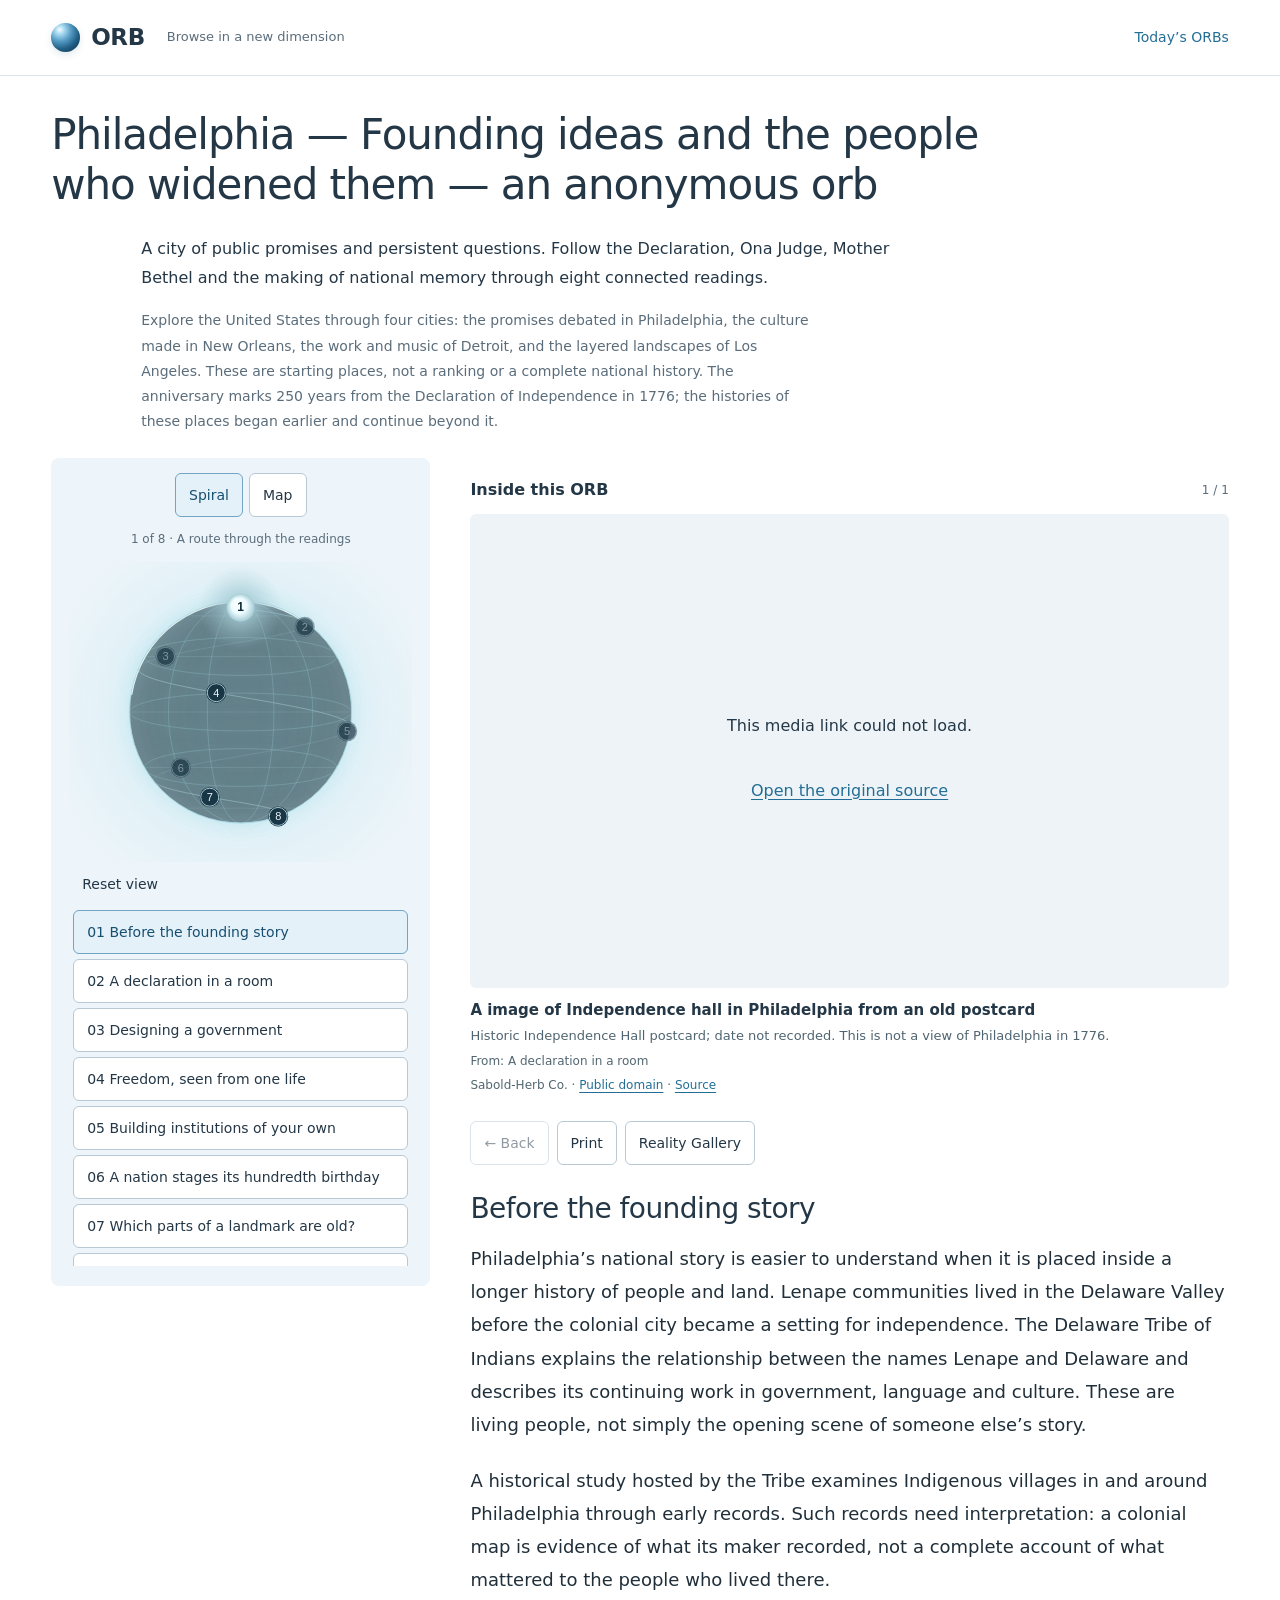
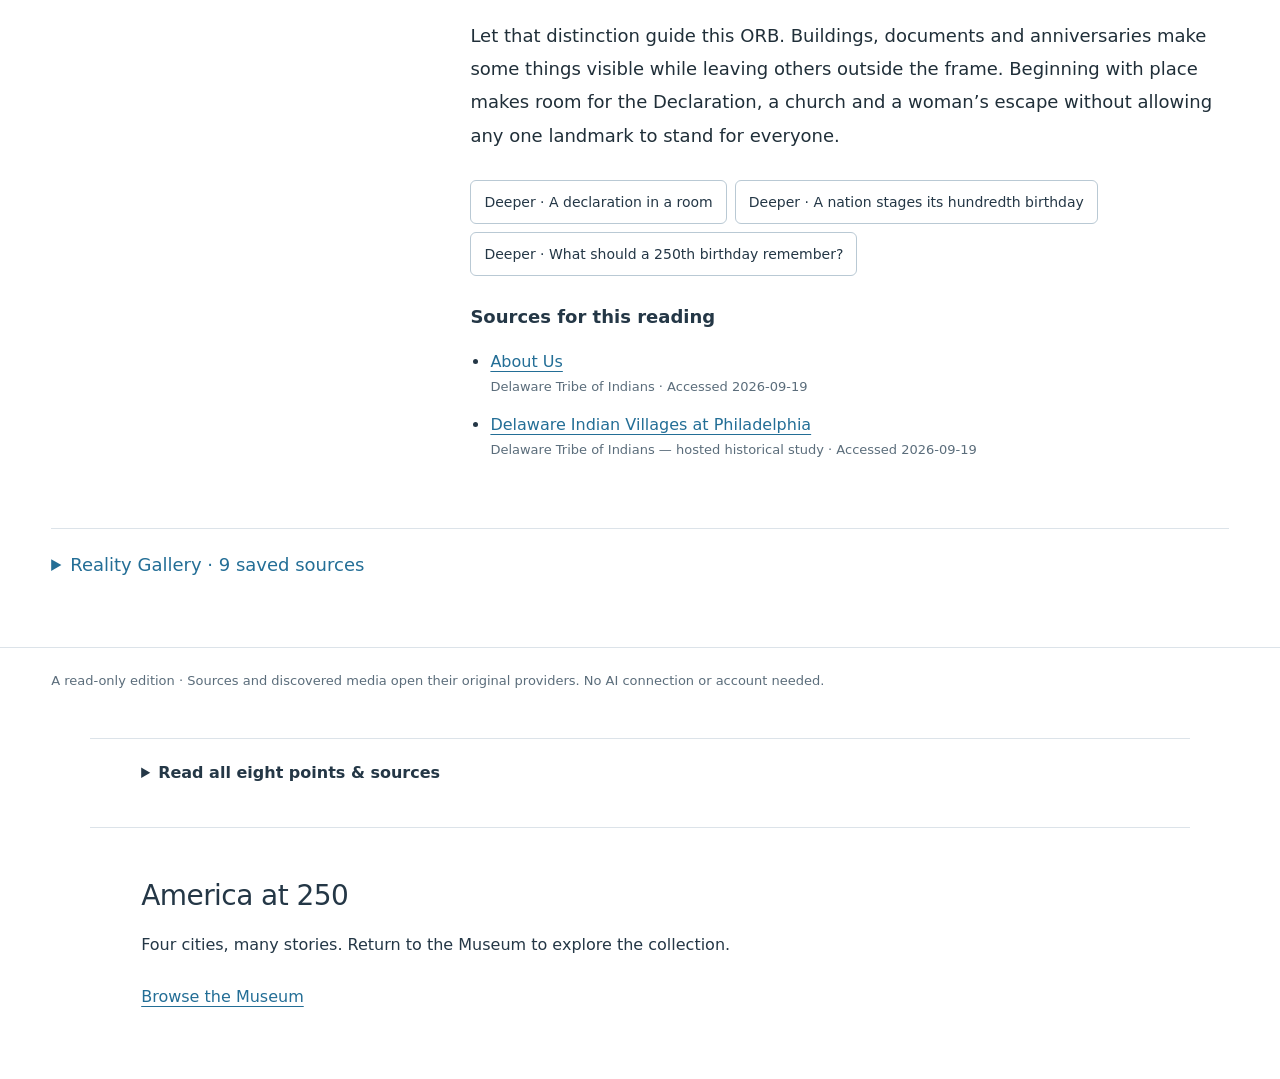
==== index.html @ c697b846 "Publish Philadelphia: eight sourced city readings and Museum reader" ====
<!doctype html><html lang="en"><head><meta charset="utf-8"><meta name="viewport" content="width=device-width,initial-scale=1"><meta name="description" content="A city of public promises and persistent questions. Follow the Declaration, Ona Judge, Mother Bethel and the making of national memory through eight connected readings."><meta name="theme-color" content="#edf5fa"><title>Philadelphia — Founding ideas and the people who widened them · Orbiversity</title><link rel="stylesheet" href="museum-reader.css"><link rel="stylesheet" href="city-reader.css"><link rel="icon" href="data:,"></head><body><div id="static-reader"><header><a href="https://orbiversity.com/orb-archive/">Orbiversity</a><a href="https://orbiversity.com/orb-archive/#todays-orbs">Today’s ORBs</a></header><h1>Philadelphia — Founding ideas and the people who widened them</h1><section class="city-introduction"><p>A city of public promises and persistent questions. Follow the Declaration, Ona Judge, Mother Bethel and the making of national memory through eight connected readings.</p><p>Explore the United States through four cities: the promises debated in Philadelphia, the culture made in New Orleans, the work and music of Detroit, and the layered landscapes of Los Angeles. These are starting places, not a ranking or a complete national history. The anniversary marks 250 years from the Declaration of Independence in 1776; the histories of these places began earlier and continue beyond it.</p></section><nav class="city-static-index" aria-label="All eight readings"><a href="#us250-philadelphia-p01">Before the founding story</a><a href="#us250-philadelphia-p02">A declaration in a room</a><a href="#us250-philadelphia-p03">Designing a government</a><a href="#us250-philadelphia-p04">Freedom, seen from one life</a><a href="#us250-philadelphia-p05">Building institutions of your own</a><a href="#us250-philadelphia-p06">A nation stages its hundredth birthday</a><a href="#us250-philadelphia-p07">Which parts of a landmark are old?</a><a href="#us250-philadelphia-p08">What should a 250th birthday remember?</a></nav><div id="complete-readings"><article id="us250-philadelphia-p01" class="city-full-point"><h2>Before the founding story</h2><p>Philadelphia’s national story is easier to understand when it is placed inside a longer history of people and land. Lenape communities lived in the Delaware Valley before the colonial city became a setting for independence. The Delaware Tribe of Indians explains the relationship between the names Lenape and Delaware and describes its continuing work in government, language and culture. These are living people, not simply the opening scene of someone else’s story.</p><p>A historical study hosted by the Tribe examines Indigenous villages in and around Philadelphia through early records. Such records need interpretation: a colonial map is evidence of what its maker recorded, not a complete account of what mattered to the people who lived there.</p><p>Let that distinction guide this ORB. Buildings, documents and anniversaries make some things visible while leaving others outside the frame. Beginning with place makes room for the Declaration, a church and a woman’s escape without allowing any one landmark to stand for everyone.</p><h3>Sources for this reading</h3><ul class="city-sources"><li><a href="https://delawaretribe.org/about-us/">About Us</a><small>Delaware Tribe of Indians · Accessed 2026-09-19</small></li><li><a href="https://delawaretribe.org/wp-content/uploads/IndVillagesPhilly-Wes2.pdf">Delaware Indian Villages at Philadelphia</a><small>Delaware Tribe of Indians — hosted historical study · Accessed 2026-09-19</small></li></ul></article><article id="us250-philadelphia-p02" class="city-full-point"><h2>A declaration in a room</h2><p>On July 4, 1776, the Continental Congress adopted the Declaration of Independence. The familiar engrossed parchment was signed beginning on August 2; adoption and signing were related events, not one single moment. A document that seems fixed in a display case emerged through drafting, debate, printing and circulation.</p><p>Its political argument joined a claim about human equality to a statement that the colonies would be independent states. That combination helps explain its enduring importance: it announced a particular break with Britain while using language that later readers could apply more widely. Reading its words is different from assuming everyone in 1776 enjoyed the freedom they described.</p><p>For this collection, the useful question is what people did with a promise once it existed in public. Follow the Constitution to examine institutional design, or Ona Judge to encounter freedom as a decision made under danger. The distance between an ideal and a life is part of the history.</p><h3>Sources for this reading</h3><ul class="city-sources"><li><a href="https://www.archives.gov/milestone-documents/declaration-of-independence">Declaration of Independence (1776)</a><small>National Archives · Accessed 2026-09-19</small></li></ul></article><article id="us250-philadelphia-p03" class="city-full-point"><h2>Designing a government</h2><p>Declaring independence did not, by itself, specify how a national government would make laws, execute them or judge disputes. The Constitution signed in 1787 addressed a different task: assigning powers and creating institutions. Its first three articles establish legislative, executive and judicial branches. A reader can follow those divisions in the document itself rather than treating “the founders” as a single voice.</p><p>Institutional design also records limits and compromises. The original text included provisions protecting slavery’s interests, even without using the word slavery. A structure can distribute authority while still excluding people from its benefits. Later amendments are therefore part of the constitutional story, not merely footnotes to a finished achievement.</p><p>Try reading one provision as a practical arrangement: who receives power, who checks its exercise, and whose position is left unresolved? Philadelphia offers both an inspiring act of political invention and a document that invites close examination of what was built into it.</p><h3>Sources for this reading</h3><ul class="city-sources"><li><a href="https://www.archives.gov/milestone-documents/constitution">Constitution of the United States (1787)</a><small>National Archives · Accessed 2026-09-19</small></li></ul></article><article id="us250-philadelphia-p04" class="city-full-point"><h2>Freedom, seen from one life</h2><p>In May 1796, Ona Judge escaped enslavement at the President’s House in Philadelphia. She had served in George and Martha Washington’s household. The National Park Service traces her departure and subsequent life in New Hampshire, including the continuing threat posed by attempts to return her to slavery.</p><p>Her story changes the scale of the city’s founding narrative. Here, freedom is not a word on a public document or a quality attributed to an entire nation. It is something a person pursued, with consequences for her work, family and safety. Her survival and choices belong at the center of the account; the household she left supplies context rather than the sole reason she matters.</p><p>This reading does not depend on the contents of any present-day exhibition panel. It points to a documented life. Set it beside the Declaration and ask a precise question: what does the language of liberty look like when read from the position of someone denied it?</p><h3>Sources for this reading</h3><ul class="city-sources"><li><a href="https://home.nps.gov/articles/independence-oneyjudge.htm">Ona Judge Escapes to Freedom</a><small>National Park Service · Accessed 2026-09-19</small></li></ul></article><article id="us250-philadelphia-p05" class="city-full-point"><h2>Building institutions of your own</h2><p>Mother Bethel’s own history describes the conversion of a blacksmith’s shop into a place of worship and its dedication in 1794. The congregation’s successive buildings tell a story of institution-building: a community making durable space for religious life and collective purpose. Richard Allen’s role matters, but the congregation is more than the biography of one founder.</p><p>Sarah Allen widens the view. The National Park Service’s account connects her with care during Philadelphia’s yellow-fever crisis and with antislavery work. Attending to that work helps recover the households, relationships and practical support behind a public institution.</p><p>A useful way to read this history is to ask what people could accomplish together that they could not accomplish alone. A building provided a meeting place; sustained organization provided continuity. The city’s contribution to American civic life includes people creating their own institutions when existing ones denied them equal standing. Follow the sources to keep those contributions specific.</p><h3>Sources for this reading</h3><ul class="city-sources"><li><a href="https://motherbethel.org/mother-bethel-the-four-churches/">Mother Bethel: The Four Churches</a><small>Mother Bethel AME Church · Accessed 2026-09-19</small></li><li><a href="https://www.nps.gov/articles/000/inde-sarah-allen-1849.htm">Sarah Allen, 1849</a><small>National Park Service · Accessed 2026-09-19</small></li></ul></article><article id="us250-philadelphia-p06" class="city-full-point"><h2>A nation stages its hundredth birthday</h2><p>Philadelphia hosted the Centennial Exposition in 1876, one hundred years after the Declaration. The Library of Congress preserves photographs and other visual material from the exhibition. These offer an opportunity to examine how a country presents itself: what it displays, how it arranges a visitor’s attention, and what it treats as an achievement.</p><p>Choose one image from the collection and begin with what is actually visible. Is it a building, an exhibit, a crowd or a carefully arranged view? A photograph can document an object while also participating in the celebration around it. Its date, caption and maker help determine what it can support.</p><p>The interpretive question is larger than whether the exhibition looked impressive. Which version of the nation did it make easy to see? Which experiences would require a different source? An anniversary is itself a historical object. That idea will reappear in Detroit, where Rivera’s murals make work visible through an artist’s choices.</p><h3>Sources for this reading</h3><ul class="city-sources"><li><a href="https://www.loc.gov/free-to-use/centennial-exposition-1876/">Centennial Exposition, 1876</a><small>Library of Congress · Accessed 2026-09-19</small></li></ul></article><article id="us250-philadelphia-p07" class="city-full-point"><h2>Which parts of a landmark are old?</h2><p>Independence Hall is a historic building with a history of alteration and restoration. The National Park Service’s architectural account describes changes made after the founding period, including a nineteenth-century replacement of the tower and later efforts to recover earlier appearances. The building encountered by a visitor is not an untouched room preserved outside time.</p><p>That does not make it less valuable. It makes preservation another story to read. A restorer must decide which period to represent, which physical evidence to trust and how to handle missing fabric. An archival picture, a reconstructed feature and surviving material answer different questions.</p><p>Look at a dated image beside a present-day view and identify one feature whose history you can verify. This small exercise makes a large principle tangible: public memory is maintained through decisions. The people who preserve a landmark help shape how later generations encounter it, just as the people who once worked inside shaped its first meanings.</p><h3>Sources for this reading</h3><ul class="city-sources"><li><a href="https://www.nps.gov/inde/learn/historyculture/places-independencehall-architecture.htm">Independence Hall: Architecture</a><small>National Park Service · Accessed 2026-09-19</small></li></ul></article><article id="us250-philadelphia-p08" class="city-full-point"><h2>What should a 250th birthday remember?</h2><p>The 250-year anniversary invites a choice about attention. One possible celebration centers the achievement of independence. Another follows the ways people tried to widen the freedom it promised. The readings in this ORB suggest that these approaches can be held together through specific evidence rather than an uncomplicated verdict about the past.</p><p>You have encountered a national document, a government’s design, Ona Judge’s decision, a community institution and the later preservation of a founding landmark. They are different kinds of historical evidence. No single one can do the work of all the others.</p><p>Here is an editorial invitation, not a claim of public consensus: choose one person, object or place that deserves a larger role in the next telling of Philadelphia’s story. Explain what your source shows and what it leaves uncertain. A thoughtful celebration can express gratitude for what people made while remaining curious about who is still missing from the picture.</p><h3>Sources for this reading</h3><ul class="city-sources"><li><a href="https://www.archives.gov/milestone-documents/declaration-of-independence">Declaration of Independence (1776)</a><small>National Archives · Accessed 2026-09-19</small></li><li><a href="https://www.loc.gov/free-to-use/centennial-exposition-1876/">Centennial Exposition, 1876</a><small>Library of Congress · Accessed 2026-09-19</small></li></ul></article></div><section class="city-collection"><h2>America at 250</h2><p>Four cities, many stories. Return to the Museum to explore the collection.</p><a href="https://orbiversity.com/orb-archive/#todays-orbs">Browse the Museum</a></section></div><script type="application/json" id="orb-data">{"content":{"contentVersion":2,"title":"Philadelphia — Founding ideas and the people who widened them","scope":"A city of public promises and persistent questions. Follow the Declaration, Ona Judge, Mother Bethel and the making of national memory through eight connected readings.","visualQuery":"philadelphia","intent":{"subject":"Philadelphia — Founding ideas and the people who widened them","direction":"Explore eight city histories through people, places and evidence.","perspective":"A curious visitor to America at 250; celebration with historical context.","origins":{"subject":"stated","direction":"inferred","perspective":"inferred"}},"form":"explore","axes":{"x":{"negative":"","positive":"","active":false,"reason":"No unsupported spatial contrast or chronology is assigned."},"y":{"negative":"","positive":"","active":false,"reason":"No unsupported spatial contrast or chronology is assigned."},"z":{"negative":"","positive":"","active":false,"reason":"No unsupported spatial contrast or chronology is assigned."}},"readings":[{"id":"us250-philadelphia-p01","label":"Before the founding story","text":"Philadelphia’s national story is easier to understand when it is placed inside a longer history of people and land. Lenape communities lived in the Delaware Valley before the colonial city became a setting for independence. The Delaware Tribe of Indians explains the relationship between the names Lenape and Delaware and describes its continuing work in government, language and culture. These are living people, not simply the opening scene of someone else’s story.\n\nA historical study hosted by the Tribe examines Indigenous villages in and around Philadelphia through early records. Such records need interpretation: a colonial map is evidence of what its maker recorded, not a complete account of what mattered to the people who lived there.\n\nLet that distinction guide this ORB. Buildings, documents and anniversaries make some things visible while leaving others outside the frame. Beginning with place makes room for the Declaration, a church and a woman’s escape without allowing any one landmark to stand for everyone.","kind":"fact","speaker":"","learn":"","visualQuery":"Philadelphia Delaware River","visualBrief":{"subject":"Philadelphia Delaware River","context":"Real source imagery related to the named place or object. Read captions for date and exact subject.","role":"subject","avoid":"Generated portraits, generic substitute skylines or a modern photograph presented as historical evidence."},"coordinates":{"x":null,"y":null,"z":null},"placementReason":"Broad city/place context; entry to the authored reading tree.","parent":-1,"next":-1},{"id":"us250-philadelphia-p02","label":"A declaration in a room","text":"On July 4, 1776, the Continental Congress adopted the Declaration of Independence. The familiar engrossed parchment was signed beginning on August 2; adoption and signing were related events, not one single moment. A document that seems fixed in a display case emerged through drafting, debate, printing and circulation.\n\nIts political argument joined a claim about human equality to a statement that the colonies would be independent states. That combination helps explain its enduring importance: it announced a particular break with Britain while using language that later readers could apply more widely. Reading its words is different from assuming everyone in 1776 enjoyed the freedom they described.\n\nFor this collection, the useful question is what people did with a promise once it existed in public. Follow the Constitution to examine institutional design, or Ona Judge to encounter freedom as a decision made under danger. The distance between an ideal and a life is part of the history.","kind":"fact","speaker":"","learn":"","visualQuery":"Independence Hall Philadelphia","visualBrief":{"subject":"Independence Hall Philadelphia","context":"Real source imagery related to the named place or object. Read captions for date and exact subject.","role":"subject","avoid":"Generated portraits, generic substitute skylines or a modern photograph presented as historical evidence."},"coordinates":{"x":null,"y":null,"z":null},"placementReason":"A named case within the city context or its stated broader point.","parent":0,"next":-1},{"id":"us250-philadelphia-p03","label":"Designing a government","text":"Declaring independence did not, by itself, specify how a national government would make laws, execute them or judge disputes. The Constitution signed in 1787 addressed a different task: assigning powers and creating institutions. Its first three articles establish legislative, executive and judicial branches. A reader can follow those divisions in the document itself rather than treating “the founders” as a single voice.\n\nInstitutional design also records limits and compromises. The original text included provisions protecting slavery’s interests, even without using the word slavery. A structure can distribute authority while still excluding people from its benefits. Later amendments are therefore part of the constitutional story, not merely footnotes to a finished achievement.\n\nTry reading one provision as a practical arrangement: who receives power, who checks its exercise, and whose position is left unresolved? Philadelphia offers both an inspiring act of political invention and a document that invites close examination of what was built into it.","kind":"fact","speaker":"","learn":"","visualQuery":"United States Constitution document","visualBrief":{"subject":"United States Constitution document","context":"Real source imagery related to the named place or object. Read captions for date and exact subject.","role":"subject","avoid":"Generated portraits, generic substitute skylines or a modern photograph presented as historical evidence."},"coordinates":{"x":null,"y":null,"z":null},"placementReason":"A named case within the city context or its stated broader point.","parent":1,"next":-1},{"id":"us250-philadelphia-p04","label":"Freedom, seen from one life","text":"In May 1796, Ona Judge escaped enslavement at the President’s House in Philadelphia. She had served in George and Martha Washington’s household. The National Park Service traces her departure and subsequent life in New Hampshire, including the continuing threat posed by attempts to return her to slavery.\n\nHer story changes the scale of the city’s founding narrative. Here, freedom is not a word on a public document or a quality attributed to an entire nation. It is something a person pursued, with consequences for her work, family and safety. Her survival and choices belong at the center of the account; the household she left supplies context rather than the sole reason she matters.\n\nThis reading does not depend on the contents of any present-day exhibition panel. It points to a documented life. Set it beside the Declaration and ask a precise question: what does the language of liberty look like when read from the position of someone denied it?","kind":"fact","speaker":"","learn":"","visualQuery":"Presidents House Philadelphia","visualBrief":{"subject":"Presidents House Philadelphia","context":"Real source imagery related to the named place or object. Read captions for date and exact subject.","role":"subject","avoid":"Generated portraits, generic substitute skylines or a modern photograph presented as historical evidence."},"coordinates":{"x":null,"y":null,"z":null},"placementReason":"A named case within the city context or its stated broader point.","parent":1,"next":-1},{"id":"us250-philadelphia-p05","label":"Building institutions of your own","text":"Mother Bethel’s own history describes the conversion of a blacksmith’s shop into a place of worship and its dedication in 1794. The congregation’s successive buildings tell a story of institution-building: a community making durable space for religious life and collective purpose. Richard Allen’s role matters, but the congregation is more than the biography of one founder.\n\nSarah Allen widens the view. The National Park Service’s account connects her with care during Philadelphia’s yellow-fever crisis and with antislavery work. Attending to that work helps recover the households, relationships and practical support behind a public institution.\n\nA useful way to read this history is to ask what people could accomplish together that they could not accomplish alone. A building provided a meeting place; sustained organization provided continuity. The city’s contribution to American civic life includes people creating their own institutions when existing ones denied them equal standing. Follow the sources to keep those contributions specific.","kind":"fact","speaker":"","learn":"","visualQuery":"Mother Bethel Philadelphia","visualBrief":{"subject":"Mother Bethel Philadelphia","context":"Real source imagery related to the named place or object. Read captions for date and exact subject.","role":"subject","avoid":"Generated portraits, generic substitute skylines or a modern photograph presented as historical evidence."},"coordinates":{"x":null,"y":null,"z":null},"placementReason":"A named case within the city context or its stated broader point.","parent":1,"next":-1},{"id":"us250-philadelphia-p06","label":"A nation stages its hundredth birthday","text":"Philadelphia hosted the Centennial Exposition in 1876, one hundred years after the Declaration. The Library of Congress preserves photographs and other visual material from the exhibition. These offer an opportunity to examine how a country presents itself: what it displays, how it arranges a visitor’s attention, and what it treats as an achievement.\n\nChoose one image from the collection and begin with what is actually visible. Is it a building, an exhibit, a crowd or a carefully arranged view? A photograph can document an object while also participating in the celebration around it. Its date, caption and maker help determine what it can support.\n\nThe interpretive question is larger than whether the exhibition looked impressive. Which version of the nation did it make easy to see? Which experiences would require a different source? An anniversary is itself a historical object. That idea will reappear in Detroit, where Rivera’s murals make work visible through an artist’s choices.","kind":"fact","speaker":"","learn":"","visualQuery":"Philadelphia Centennial Exhibition 1876","visualBrief":{"subject":"Philadelphia Centennial Exhibition 1876","context":"Real source imagery related to the named place or object. Read captions for date and exact subject.","role":"subject","avoid":"Generated portraits, generic substitute skylines or a modern photograph presented as historical evidence."},"coordinates":{"x":null,"y":null,"z":null},"placementReason":"A named case within the city context or its stated broader point.","parent":0,"next":-1},{"id":"us250-philadelphia-p07","label":"Which parts of a landmark are old?","text":"Independence Hall is a historic building with a history of alteration and restoration. The National Park Service’s architectural account describes changes made after the founding period, including a nineteenth-century replacement of the tower and later efforts to recover earlier appearances. The building encountered by a visitor is not an untouched room preserved outside time.\n\nThat does not make it less valuable. It makes preservation another story to read. A restorer must decide which period to represent, which physical evidence to trust and how to handle missing fabric. An archival picture, a reconstructed feature and surviving material answer different questions.\n\nLook at a dated image beside a present-day view and identify one feature whose history you can verify. This small exercise makes a large principle tangible: public memory is maintained through decisions. The people who preserve a landmark help shape how later generations encounter it, just as the people who once worked inside shaped its first meanings.","kind":"fact","speaker":"","learn":"","visualQuery":"Independence Hall tower","visualBrief":{"subject":"Independence Hall tower","context":"Real source imagery related to the named place or object. Read captions for date and exact subject.","role":"subject","avoid":"Generated portraits, generic substitute skylines or a modern photograph presented as historical evidence."},"coordinates":{"x":null,"y":null,"z":null},"placementReason":"A named case within the city context or its stated broader point.","parent":5,"next":-1},{"id":"us250-philadelphia-p08","label":"What should a 250th birthday remember?","text":"The 250-year anniversary invites a choice about attention. One possible celebration centers the achievement of independence. Another follows the ways people tried to widen the freedom it promised. The readings in this ORB suggest that these approaches can be held together through specific evidence rather than an uncomplicated verdict about the past.\n\nYou have encountered a national document, a government’s design, Ona Judge’s decision, a community institution and the later preservation of a founding landmark. They are different kinds of historical evidence. No single one can do the work of all the others.\n\nHere is an editorial invitation, not a claim of public consensus: choose one person, object or place that deserves a larger role in the next telling of Philadelphia’s story. Explain what your source shows and what it leaves uncertain. A thoughtful celebration can express gratitude for what people made while remaining curious about who is still missing from the picture.","kind":"interpretation","speaker":"","learn":"","visualQuery":"Philadelphia public square","visualBrief":{"subject":"Philadelphia public square","context":"Real source imagery related to the named place or object. Read captions for date and exact subject.","role":"subject","avoid":"Generated portraits, generic substitute skylines or a modern photograph presented as historical evidence."},"coordinates":{"x":null,"y":null,"z":null},"placementReason":"A named case within the city context or its stated broader point.","parent":0,"next":-1}],"edges":[{"from":"us250-philadelphia-p01","to":"us250-philadelphia-p02","relation":"contains","reason":"A specific case within this city’s layered place history.","basis":"interpretation"},{"from":"us250-philadelphia-p02","to":"us250-philadelphia-p03","relation":"contains","reason":"A deeper case within the broader reading.","basis":"interpretation"},{"from":"us250-philadelphia-p02","to":"us250-philadelphia-p04","relation":"contains","reason":"A deeper case within the broader reading.","basis":"interpretation"},{"from":"us250-philadelphia-p02","to":"us250-philadelphia-p05","relation":"contains","reason":"A deeper case within the broader reading.","basis":"interpretation"},{"from":"us250-philadelphia-p01","to":"us250-philadelphia-p06","relation":"contains","reason":"A specific case within this city’s layered place history.","basis":"interpretation"},{"from":"us250-philadelphia-p06","to":"us250-philadelphia-p07","relation":"contains","reason":"A deeper case within the broader reading.","basis":"interpretation"},{"from":"us250-philadelphia-p01","to":"us250-philadelphia-p08","relation":"contains","reason":"A specific case within this city’s layered place history.","basis":"interpretation"}],"speakers":[],"seam":{"title":"","text":"","readings":[]},"theme":{"accent":"mist","atmosphere":"The shared Orbiversity pale blue studio."},"courseOrder":[],"neighbors":[],"sources":[{"title":"About Us","url":"https://delawaretribe.org/about-us/","publisher":"Delaware Tribe of Indians","readings":[0]},{"title":"Delaware Indian Villages at Philadelphia","url":"https://delawaretribe.org/wp-content/uploads/IndVillagesPhilly-Wes2.pdf","publisher":"Delaware Tribe of Indians — hosted historical study","readings":[0]},{"title":"Declaration of Independence (1776)","url":"https://www.archives.gov/milestone-documents/declaration-of-independence","publisher":"National Archives","readings":[1,7]},{"title":"Constitution of the United States (1787)","url":"https://www.archives.gov/milestone-documents/constitution","publisher":"National Archives","readings":[2]},{"title":"Ona Judge Escapes to Freedom","url":"https://home.nps.gov/articles/independence-oneyjudge.htm","publisher":"National Park Service","readings":[3]},{"title":"Mother Bethel: The Four Churches","url":"https://motherbethel.org/mother-bethel-the-four-churches/","publisher":"Mother Bethel AME Church","readings":[4]},{"title":"Sarah Allen, 1849","url":"https://www.nps.gov/articles/000/inde-sarah-allen-1849.htm","publisher":"National Park Service","readings":[4]},{"title":"Centennial Exposition, 1876","url":"https://www.loc.gov/free-to-use/centennial-exposition-1876/","publisher":"Library of Congress","readings":[5,7]},{"title":"Independence Hall: Architecture","url":"https://www.nps.gov/inde/learn/historyculture/places-independencehall-architecture.htm","publisher":"National Park Service","readings":[6]}]},"language":"en","museum":{"attribution":"anonymous","category":"History & Culture","tags":["United States","America at 250","philadelphia"],"library":[{"title":"About Us","url":"https://delawaretribe.org/about-us/","type":"Historical source","publisher":"Delaware Tribe of Indians","nodes":["us250-philadelphia-p01"]},{"title":"Delaware Indian Villages at Philadelphia","url":"https://delawaretribe.org/wp-content/uploads/IndVillagesPhilly-Wes2.pdf","type":"Historical source","publisher":"Delaware Tribe of Indians — hosted historical study","nodes":["us250-philadelphia-p01"]},{"title":"Declaration of Independence (1776)","url":"https://www.archives.gov/milestone-documents/declaration-of-independence","type":"Historical source","publisher":"National Archives","nodes":["us250-philadelphia-p02","us250-philadelphia-p08"]},{"title":"Constitution of the United States (1787)","url":"https://www.archives.gov/milestone-documents/constitution","type":"Historical source","publisher":"National Archives","nodes":["us250-philadelphia-p03"]},{"title":"Ona Judge Escapes to Freedom","url":"https://home.nps.gov/articles/independence-oneyjudge.htm","type":"Historical source","publisher":"National Park Service","nodes":["us250-philadelphia-p04"]},{"title":"Mother Bethel: The Four Churches","url":"https://motherbethel.org/mother-bethel-the-four-churches/","type":"Historical source","publisher":"Mother Bethel AME Church","nodes":["us250-philadelphia-p05"]},{"title":"Sarah Allen, 1849","url":"https://www.nps.gov/articles/000/inde-sarah-allen-1849.htm","type":"Historical source","publisher":"National Park Service","nodes":["us250-philadelphia-p05"]},{"title":"Centennial Exposition, 1876","url":"https://www.loc.gov/free-to-use/centennial-exposition-1876/","type":"Historical source","publisher":"Library of Congress","nodes":["us250-philadelphia-p06","us250-philadelphia-p08"]},{"title":"Independence Hall: Architecture","url":"https://www.nps.gov/inde/learn/historyculture/places-independencehall-architecture.htm","type":"Historical source","publisher":"National Park Service","nodes":["us250-philadelphia-p07"]}],"audio":[]},"reaches":[],"readingImages":[{"src":"https://thumb.wikimedia.org/wikipedia/commons/thumb/d/d7/Independece_hall.jpg/960px-Independece_hall.jpg?utm_source=commons.wikimedia.org&utm_campaign=imageinfo&utm_content=thumbnail","source":"https://commons.wikimedia.org/wiki/File:Independece_hall.jpg","title":"A image of Independence hall in Philadelphia from an old postcard","caption":"Historic Independence Hall postcard; date not recorded. This is not a view of Philadelphia in 1776.","credit":"Sabold-Herb Co.","license":"Public domain","licenseURL":"https://creativecommons.org/publicdomain/mark/1.0/","node":"us250-philadelphia-p02","generated":false}]}</script><script type="application/json" id="city-metadata">{"id":"us250-philadelphia","title":"Philadelphia — Founding ideas and the people who widened them","summary":"A city of public promises and persistent questions. Follow the Declaration, Ona Judge, Mother Bethel and the making of national memory through eight connected readings.","collection":"America at 250 — Four Cities, Many Stories","pointCount":8,"language":"en","canonical":null,"publicationStatus":"prepared","idMapping":[{"draftId":"us250-philadelphia.p01","id":"us250-philadelphia-p01"},{"draftId":"us250-philadelphia.p02","id":"us250-philadelphia-p02"},{"draftId":"us250-philadelphia.p03","id":"us250-philadelphia-p03"},{"draftId":"us250-philadelphia.p04","id":"us250-philadelphia-p04"},{"draftId":"us250-philadelphia.p05","id":"us250-philadelphia-p05"},{"draftId":"us250-philadelphia.p06","id":"us250-philadelphia-p06"},{"draftId":"us250-philadelphia.p07","id":"us250-philadelphia-p07"},{"draftId":"us250-philadelphia.p08","id":"us250-philadelphia-p08"}],"sourceRegister":[{"id":"lenape","title":"About Us","publisher":"Delaware Tribe of Indians","url":"https://delawaretribe.org/about-us/","accessedAt":"2026-09-19"},{"id":"philly-land","title":"Delaware Indian Villages at Philadelphia","publisher":"Delaware Tribe of Indians — hosted historical study","url":"https://delawaretribe.org/wp-content/uploads/IndVillagesPhilly-Wes2.pdf","accessedAt":"2026-09-19"},{"id":"declaration","title":"Declaration of Independence (1776)","publisher":"National Archives","url":"https://www.archives.gov/milestone-documents/declaration-of-independence","accessedAt":"2026-09-19"},{"id":"constitution","title":"Constitution of the United States (1787)","publisher":"National Archives","url":"https://www.archives.gov/milestone-documents/constitution","accessedAt":"2026-09-19"},{"id":"ona","title":"Ona Judge Escapes to Freedom","publisher":"National Park Service","url":"https://home.nps.gov/articles/independence-oneyjudge.htm","accessedAt":"2026-09-19"},{"id":"bethel","title":"Mother Bethel: The Four Churches","publisher":"Mother Bethel AME Church","url":"https://motherbethel.org/mother-bethel-the-four-churches/","accessedAt":"2026-09-19"},{"id":"sarah","title":"Sarah Allen, 1849","publisher":"National Park Service","url":"https://www.nps.gov/articles/000/inde-sarah-allen-1849.htm","accessedAt":"2026-09-19"},{"id":"centennial","title":"Centennial Exposition, 1876","publisher":"Library of Congress","url":"https://www.loc.gov/free-to-use/centennial-exposition-1876/","accessedAt":"2026-09-19"},{"id":"hall","title":"Independence Hall: Architecture","publisher":"National Park Service","url":"https://www.nps.gov/inde/learn/historyculture/places-independencehall-architecture.htm","accessedAt":"2026-09-19"}],"sourcePointAssignments":[{"id":"us250-philadelphia-p01","sourceIds":["lenape","philly-land"]},{"id":"us250-philadelphia-p02","sourceIds":["declaration"]},{"id":"us250-philadelphia-p03","sourceIds":["constitution"]},{"id":"us250-philadelphia-p04","sourceIds":["ona"]},{"id":"us250-philadelphia-p05","sourceIds":["bethel","sarah"]},{"id":"us250-philadelphia-p06","sourceIds":["centennial"]},{"id":"us250-philadelphia-p07","sourceIds":["hall"]},{"id":"us250-philadelphia-p08","sourceIds":["declaration","centennial"]}],"authorship":"Original text authored with Codex for the owner; anonymous public credit.","media":{"included":[{"src":"https://thumb.wikimedia.org/wikipedia/commons/thumb/d/d7/Independece_hall.jpg/960px-Independece_hall.jpg?utm_source=commons.wikimedia.org&utm_campaign=imageinfo&utm_content=thumbnail","source":"https://commons.wikimedia.org/wiki/File:Independece_hall.jpg","title":"A image of Independence hall in Philadelphia from an old postcard","caption":"Historic Independence Hall postcard; date not recorded. This is not a view of Philadelphia in 1776.","credit":"Sabold-Herb Co.","license":"Public domain","licenseURL":"https://creativecommons.org/publicdomain/mark/1.0/","node":"us250-philadelphia-p02","generated":false}],"generated":[],"note":"One credited documentary image. No narration or video was supplied."}}</script><script type="application/json" id="orb-reaches">{"schemaVersion":1,"reaches":[]}</script><script src="museum-reader-runtime.js"></script><script type="module" src="city-reader.mjs"></script></body></html>
---- museum-reader.css ----
/* Hosted Museum reader: published content in the shared Orbforma workspace. */
:root{color-scheme:light;--ink:#243746;--muted:#5b6d7b;--line:#dce3e9;--accent:#236e96;--field:#edf5fa;--surface:#f7f9fb;background:#fff;color:var(--ink);font-family:"Segoe UI",system-ui,sans-serif;font-synthesis:none}
*{box-sizing:border-box;scrollbar-color:#a5b8c5 #f2f6f9;scrollbar-width:thin}
body{margin:0;background:#fff;color:var(--ink);font:16px/1.75 "Segoe UI",system-ui,sans-serif}
[hidden]{display:none!important}
a{color:var(--accent);text-underline-offset:4px;overflow-wrap:anywhere}
a:hover{color:#174f70}
button,input,select,textarea{font:inherit}
button,a,select,summary{touch-action:manipulation}
button{min-height:44px;padding:9px 13px;background:#fff;border:1px solid #b9c9d4;color:var(--ink);border-radius:6px;font-size:14px;line-height:1.45;cursor:pointer}
:is(.portable-layout>aside,.portable-layout>article>nav,.speaker,.media,.publication-loading) button:hover:not(:disabled){background:#edf5fa;border-color:#90b3c9}
button:disabled{opacity:.5;cursor:default}
button[aria-current=true],button[aria-pressed=true]{background:#e4f1f9;border-color:#72a5c3;color:#174f70}
:is(button,a,summary,select,input,textarea):focus-visible{outline:3px solid var(--accent);outline-offset:3px}
::selection{background:#c9e5f5;color:#163b52}
input,textarea{caret-color:var(--accent)}
body>header{display:flex;flex-wrap:wrap;align-items:center;gap:22px;min-height:76px;padding:10px 4vw;border-bottom:1px solid var(--line)}
body>header>a{display:inline-flex;align-items:center;min-height:44px;font-size:23px;font-weight:600;letter-spacing:-.4px;text-decoration:none;color:var(--ink)}
body>header>a:first-child::before{content:"";width:29px;height:29px;flex-shrink:0;margin-right:11px;border-radius:50%;background:radial-gradient(circle at 30% 23%,#f0fbff 1%,#a5d8ef 16%,#569cc5 39%,#23648d 66%,#153b5a 91%);box-shadow:inset -3px -4px 7px #173f5945,0 3px 7px #224e6720}
body>header span{flex:1;font-size:13px;color:var(--muted)}
body>header>a:last-child:not(:first-child){font-size:14px;font-weight:400;letter-spacing:0;color:var(--accent)}
h1,h2,h3{color:var(--ink);overflow-wrap:anywhere}
body>h1{max-width:35ch;line-height:1.2;font-size:clamp(28px,3.5vw,42px);font-weight:500;letter-spacing:-.025em;margin:34px 4vw 18px}
h2{font-size:28px;line-height:1.3;font-weight:500;letter-spacing:-.02em;margin:26px 0 14px}
h3{font-size:20px;line-height:1.45;font-weight:600}
.publication-edition{margin:0 4vw 30px;color:var(--muted);font-size:13px}
.portable-layout{display:grid;grid-template-columns:minmax(250px,.8fr) minmax(0,1.6fr);gap:40px;margin:0 4vw 50px;align-items:start}
.portable-layout>aside{position:sticky;top:20px;align-self:start;min-width:0;background:var(--field);padding:15px 18px 20px;border-radius:8px}
#orb-canvas{display:block;width:100%;height:300px;touch-action:none}
#orb-points{display:grid;gap:5px;max-height:40vh;overflow:auto;padding:4px}
#orb-points button{text-align:left;overflow-wrap:anywhere}
.orb-view-controls{display:flex;justify-content:center;gap:6px;flex-wrap:wrap}
.orb-route-note,.axis-text{font-size:12px;color:var(--muted)}
.orb-route-note{text-align:center}
.axis-text{padding:0 4px}
.portable-layout>article{min-width:0;background:#fff}
.portable-layout>article>nav{display:flex;gap:8px;flex-wrap:wrap}
.portable-layout>article>nav:first-of-type{margin-bottom:22px}
.reading{max-width:68ch;font-size:18px;line-height:1.85;overflow-wrap:anywhere;color:#202f39}
.reading p{margin:0 0 22px}
.speaker{font-size:13px;margin:18px 0;display:flex;gap:8px;flex-wrap:wrap;color:var(--muted)}
.speaker p{flex-basis:100%;margin:0 0 4px}
.sources{display:flex;gap:6px 20px;flex-wrap:wrap;margin:20px 0}
.sources a{font-size:14px;min-height:44px;display:inline-flex;align-items:center}
.seam:not(:empty){border-top:1px solid var(--line);padding-top:18px;font-size:15px;margin:28px 0;max-width:68ch}
.seam h3{margin:0 0 10px}
.directions{margin:28px 0}
.media img,.media video,.media audio{width:auto;max-width:100%}
.media img{max-height:60dvh;object-fit:contain;background:#eef2f4}
.media figure{margin:24px 0}
.media figure p{font-size:13px;color:var(--muted)}
.museum-media-ready .portable-layout>article>.media{display:none}
.reset-inner-view{background:transparent;border:0}
body>footer{border-top:1px solid var(--line);padding:22px 4vw;color:var(--muted);font-size:13px}
body>footer p{margin:0;max-width:78ch}
.portable-library,.portable-audio,.portable-about{margin:30px 4vw;padding:22px 0;border-top:1px solid var(--line);scroll-margin-top:18px}
.portable-library>summary,.portable-audio>summary,.portable-about>summary{min-height:44px;cursor:pointer;color:var(--accent);font-size:18px;line-height:1.5}
.portable-library>p{max-width:72ch}
.portable-library ul{padding-left:24px;columns:2;column-gap:40px}
.portable-library li{break-inside:avoid;padding:8px 0;overflow-wrap:anywhere}
.portable-library a{display:inline-block;min-height:44px}
.portable-library small,.portable-export-note{display:block;color:var(--muted);font-size:13px}
.portable-audio audio{max-width:100%;width:440px}
.portable-audio figure{margin:22px 0}
.portable-audio figcaption{margin:0 0 10px;color:var(--muted);font-size:14px}
.portable-credit,.portable-museum-link{color:var(--accent)}
.portable-museum-link{display:inline-flex;align-items:center;min-height:44px}
.portable-about{max-width:760px}
.portable-about section{padding:12px 0}
.portable-about h2{font-size:22px;margin:20px 0 12px}
.portable-about p{white-space:pre-wrap;overflow-wrap:anywhere}
.portable-profiles{display:flex;gap:12px;flex-wrap:wrap;padding:0;list-style:none}
.portable-spotlight a{display:inline-flex;align-items:center;min-height:44px}
.portable-spotlight-item{padding:18px 0;border-top:1px solid var(--line)}
.portable-spotlight-item small{color:var(--muted)}
.portable-spotlight-item h3{font-weight:500;line-height:1.4;margin:4px 0 12px;overflow-wrap:anywhere}
.publication-loading{padding:32px 6vw;max-width:800px}
.publication-loading h1{margin:32px 0 20px;font-weight:500;font-size:clamp(28px,4vw,42px);line-height:1.2;letter-spacing:-.025em}
.publication-loading p{max-width:70ch}
.publication-loading>a{display:inline-flex;align-items:center;min-height:44px}
.publication-loading button{margin-top:20px}
.publication-connections{margin:36px 4vw;border-top:1px solid var(--line);padding-top:24px}
.publication-connections>div{padding:16px 0;max-width:70ch}
.publication-connections small{display:block;color:var(--muted);font-size:13px}
.publication-connections a{display:inline-flex;align-items:center;min-height:44px;font-size:18px}
.publication-connections p{white-space:pre-wrap}
.publication-connection-note{margin:24px 4vw;color:var(--muted)}
.publication-exploration{margin:36px 4vw;max-width:980px;border-top:1px solid var(--line);padding-top:24px;scroll-margin-top:18px}
.publication-exploration>p{max-width:72ch;color:var(--muted)}
.publication-exploration details{border-top:1px solid var(--line);padding:14px 0}
.publication-exploration summary{min-height:44px;color:var(--accent);cursor:pointer;font-size:18px;overflow-wrap:anywhere}
.publication-exploration article{max-width:72ch;margin:24px 0 32px;overflow-wrap:anywhere}
.publication-exploration h3{font-size:20px;line-height:1.5;margin-bottom:4px}
.publication-exploration article p{white-space:pre-wrap}
.publication-exploration :is(.exploration-kind,.exploration-parent,small),.exploration-path{color:var(--muted);font-size:13px}
.publication-exploration a{display:inline;min-height:44px}
.publication-exploration .exploration-kind{margin:4px 0}
.exploration-path{line-height:2}
@media(min-width:1600px){.portable-layout{grid-template-columns:minmax(300px,.9fr) minmax(0,1.6fr);gap:56px}.portable-layout>aside{padding:22px}#orb-canvas{height:380px}}
@media(max-width:1000px){.portable-layout{grid-template-columns:minmax(230px,.8fr) minmax(0,1.4fr);gap:25px}.portable-layout>aside{padding-inline:10px}#orb-canvas{height:270px}}
@media(max-width:760px){body>header{padding:12px 20px;gap:6px 18px}body>header span{flex-basis:100%;order:3}body>header>a:last-child:not(:first-child){margin-left:auto;font-size:13px}body>h1{font-size:30px;margin:26px 20px 16px}.publication-edition{margin:0 20px 24px}.portable-layout{grid-template-columns:1fr;gap:28px;margin:0 20px 36px}.portable-layout>aside{position:static;padding:12px}#orb-canvas{height:240px}#orb-points{max-height:180px}.axis-text{display:none}.reading{font-size:17px;line-height:1.8}.portable-layout h2{font-size:25px}.portable-library,.portable-audio,.portable-about,.publication-connections,.publication-exploration,.publication-connection-note{margin-inline:20px}.portable-library ul{columns:1}.media img{max-height:50dvh}body>footer{padding:22px 20px}}
@media(max-width:360px){body>header{padding-inline:16px;gap:6px 12px}body>header>a{font-size:21px}body>header>a:first-child::before{margin-right:8px;width:26px;height:26px}body>header>a:last-child:not(:first-child){font-size:12px}.portable-layout{margin-inline:16px}.portable-layout>aside{padding:8px}body>h1,.publication-edition,.portable-library,.portable-audio,.portable-about,.publication-connections,.publication-exploration,.publication-connection-note{margin-inline:16px}#orb-canvas{height:220px}}
@media(prefers-reduced-motion:reduce){*,*::before,*::after{animation:none!important;transition:none!important;scroll-behavior:auto!important}}
@media print{body{background:#fff;color:#111}.portable-layout{display:block;margin:0}.portable-layout>aside,.portable-layout>article>nav,.speaker button,body>header,body>footer,.portable-museum-link,.portable-export-note{display:none!important}a{color:#111}.reading{font-size:12pt;line-height:1.6}.seam{break-inside:avoid}.portable-library,.portable-about,.portable-audio,.publication-exploration{margin:0}.portable-library ul{columns:1}body>h1,.publication-edition{margin-inline:0}}
---- city-reader.css ----
.city-introduction,.city-static-index,.city-full-readings,.city-collection,.city-full-point{max-width:1100px;margin:24px auto;padding:0 4vw}
.city-introduction p{max-width:76ch;line-height:1.8}.city-introduction p+p{font-size:14px;color:var(--muted)}
.city-static-index{display:flex;flex-wrap:wrap;gap:12px 24px}.city-static-index a{display:inline-flex;align-items:center;min-height:44px}
.city-full-readings{border-top:1px solid var(--line);padding-top:20px}.city-full-readings>summary{min-height:44px;cursor:pointer;font-weight:600}.city-full-point{padding:20px 0;scroll-margin-top:20px}.city-full-point p{max-width:74ch}.city-full-point h2{font-size:25px}
.city-sources,.city-point-sources ul{padding-left:20px;max-width:74ch}.city-sources li,.city-point-sources li{margin:12px 0;overflow-wrap:anywhere}.city-sources small,.city-point-sources small{display:block;color:var(--muted);font-size:13px}.city-point-sources h3{font-size:18px;margin-top:28px}
.city-collection{padding-top:24px;border-top:1px solid var(--line);padding-bottom:36px}.city-collection a{min-height:44px;display:inline-flex;align-items:center}.city-collection ul{padding-left:20px}.city-collection li{margin:8px 0}
.portable-layout>article>.sources{display:none}.portable-layout .speaker{display:none}
@media(max-width:700px){.city-introduction,.city-full-readings,.city-collection,.city-static-index{padding-left:20px;padding-right:20px}.city-full-point{padding-inline:0}.city-introduction{margin-top:15px}.city-introduction p{font-size:15px}.city-introduction p+p{font-size:13px}}
@media print{.portable-layout,.city-introduction,.portable-library,.city-point-sources{display:none!important}.city-full-readings{display:block!important;max-width:none;margin:0;padding:0;border:0}.city-full-readings>summary{display:none}.city-full-readings::details-content{content-visibility:visible;display:block}.city-full-readings #complete-readings{display:block}.city-full-point{break-before:auto;padding:0;margin:24px 0}}
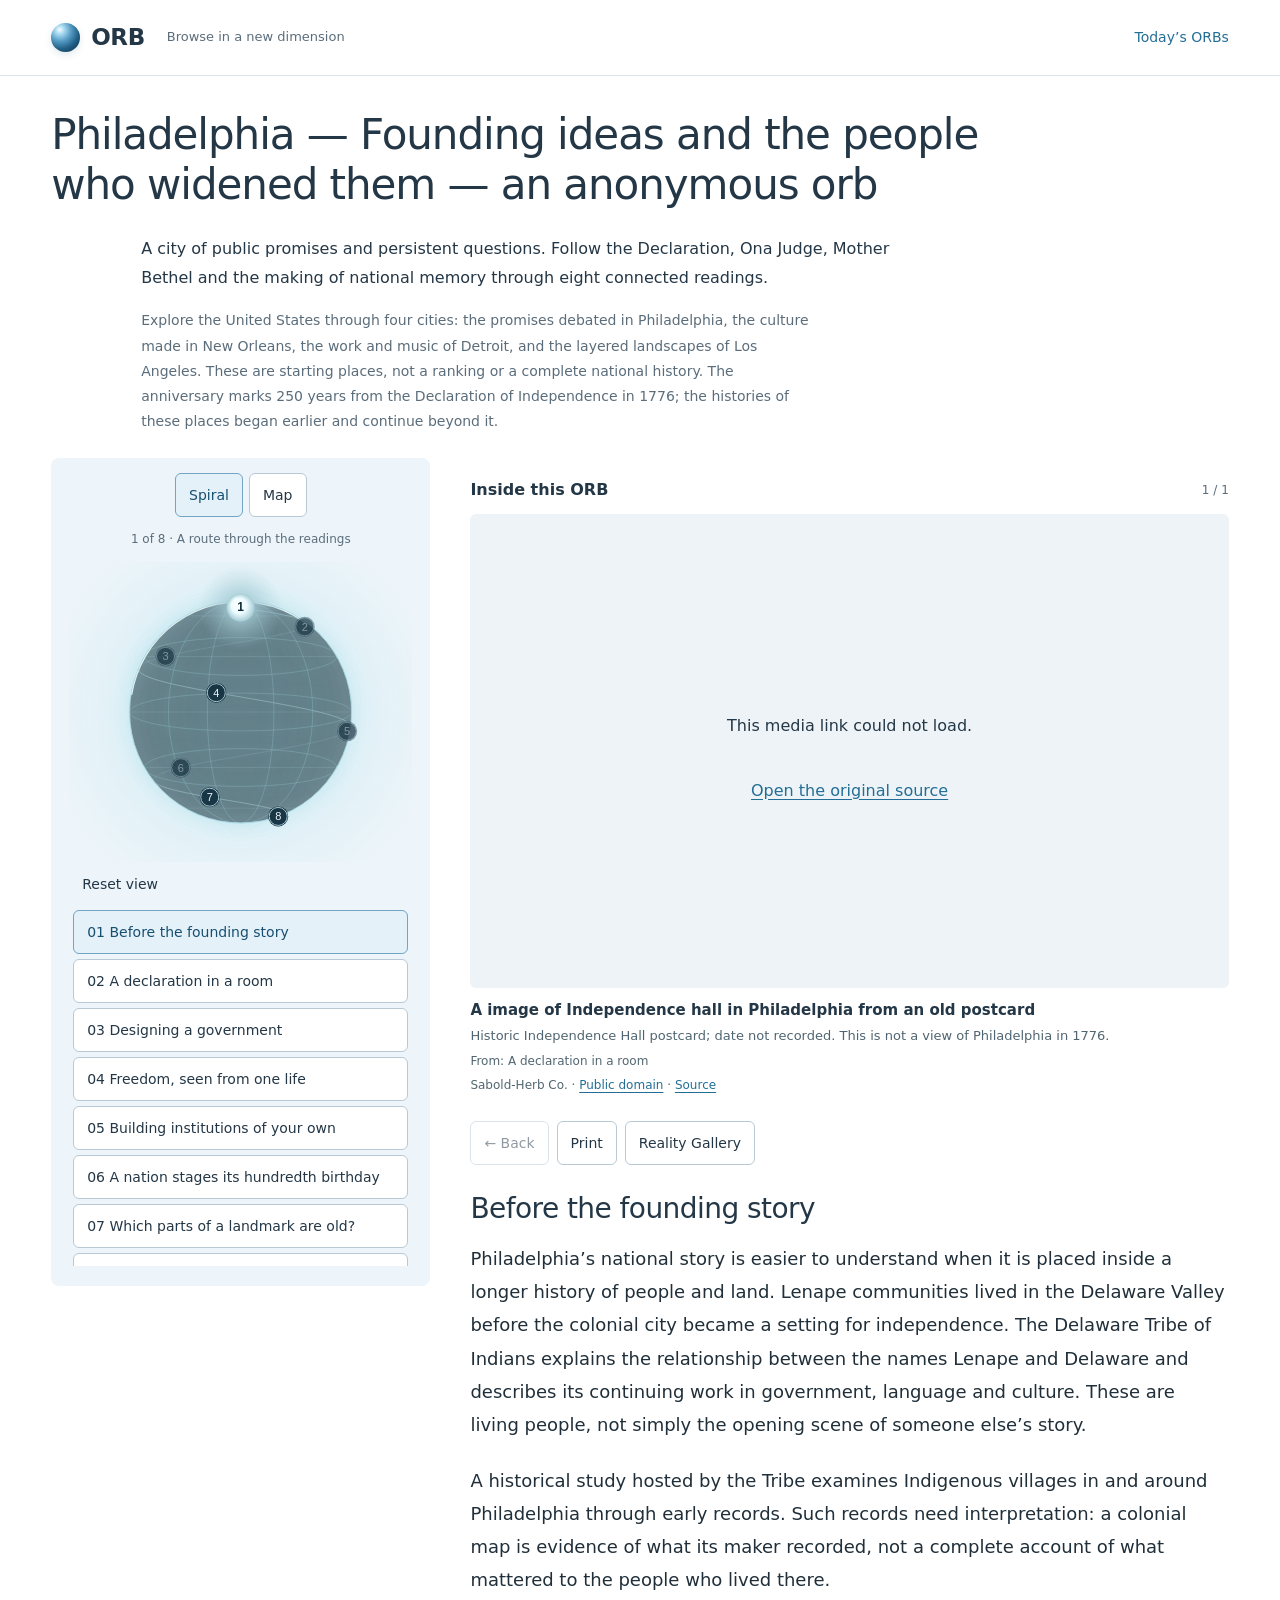
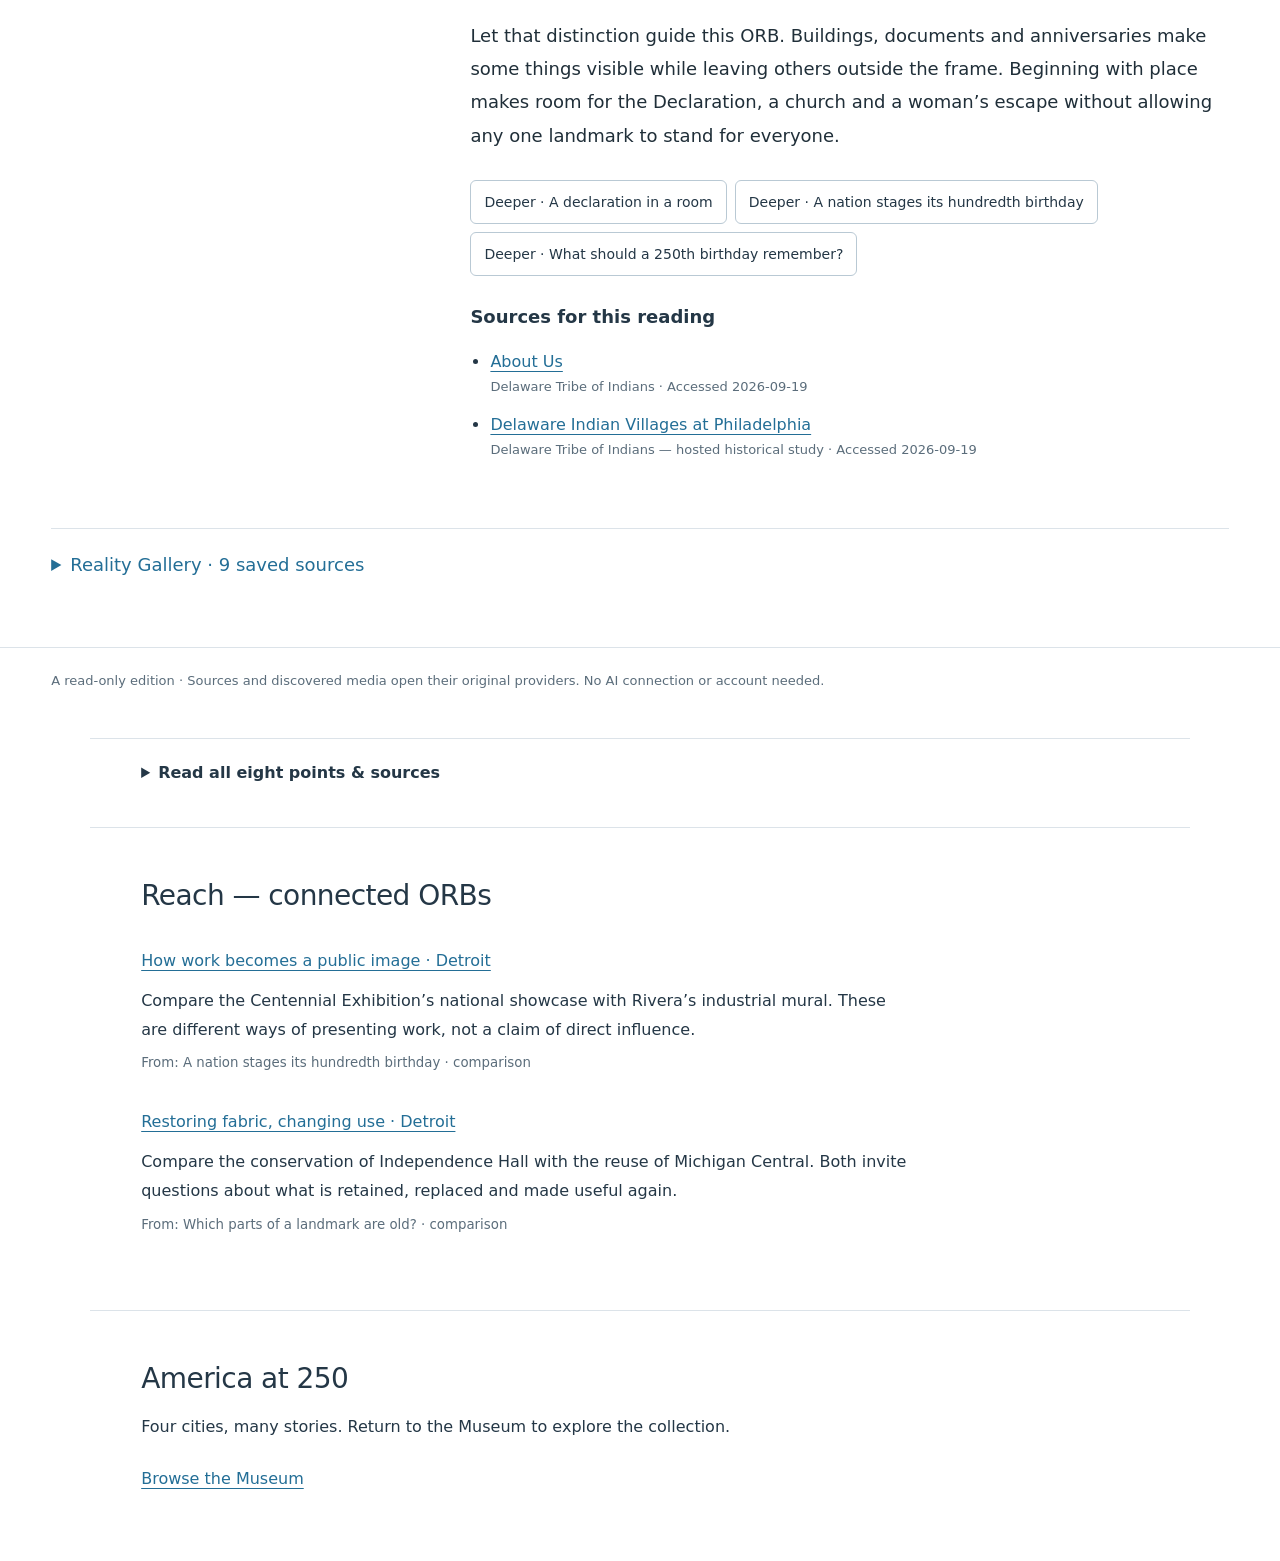
==== commit 3480ff9f: "Connect city readings with verified Reach routes" ====
--- a/index.html
+++ b/index.html
@@ -1 +1 @@
-<!doctype html><html lang="en"><head><meta charset="utf-8"><meta name="viewport" content="width=device-width,initial-scale=1"><meta name="description" content="A city of public promises and persistent questions. Follow the Declaration, Ona Judge, Mother Bethel and the making of national memory through eight connected readings."><meta name="theme-color" content="#edf5fa"><title>Philadelphia — Founding ideas and the people who widened them · Orbiversity</title><link rel="stylesheet" href="museum-reader.css"><link rel="stylesheet" href="city-reader.css"><link rel="icon" href="data:,"></head><body><div id="static-reader"><header><a href="https://orbiversity.com/orb-archive/">Orbiversity</a><a href="https://orbiversity.com/orb-archive/#todays-orbs">Today’s ORBs</a></header><h1>Philadelphia — Founding ideas and the people who widened them</h1><section class="city-introduction"><p>A city of public promises and persistent questions. Follow the Declaration, Ona Judge, Mother Bethel and the making of national memory through eight connected readings.</p><p>Explore the United States through four cities: the promises debated in Philadelphia, the culture made in New Orleans, the work and music of Detroit, and the layered landscapes of Los Angeles. These are starting places, not a ranking or a complete national history. The anniversary marks 250 years from the Declaration of Independence in 1776; the histories of these places began earlier and continue beyond it.</p></section><nav class="city-static-index" aria-label="All eight readings"><a href="#us250-philadelphia-p01">Before the founding story</a><a href="#us250-philadelphia-p02">A declaration in a room</a><a href="#us250-philadelphia-p03">Designing a government</a><a href="#us250-philadelphia-p04">Freedom, seen from one life</a><a href="#us250-philadelphia-p05">Building institutions of your own</a><a href="#us250-philadelphia-p06">A nation stages its hundredth birthday</a><a href="#us250-philadelphia-p07">Which parts of a landmark are old?</a><a href="#us250-philadelphia-p08">What should a 250th birthday remember?</a></nav><div id="complete-readings"><article id="us250-philadelphia-p01" class="city-full-point"><h2>Before the founding story</h2><p>Philadelphia’s national story is easier to understand when it is placed inside a longer history of people and land. Lenape communities lived in the Delaware Valley before the colonial city became a setting for independence. The Delaware Tribe of Indians explains the relationship between the names Lenape and Delaware and describes its continuing work in government, language and culture. These are living people, not simply the opening scene of someone else’s story.</p><p>A historical study hosted by the Tribe examines Indigenous villages in and around Philadelphia through early records. Such records need interpretation: a colonial map is evidence of what its maker recorded, not a complete account of what mattered to the people who lived there.</p><p>Let that distinction guide this ORB. Buildings, documents and anniversaries make some things visible while leaving others outside the frame. Beginning with place makes room for the Declaration, a church and a woman’s escape without allowing any one landmark to stand for everyone.</p><h3>Sources for this reading</h3><ul class="city-sources"><li><a href="https://delawaretribe.org/about-us/">About Us</a><small>Delaware Tribe of Indians · Accessed 2026-09-19</small></li><li><a href="https://delawaretribe.org/wp-content/uploads/IndVillagesPhilly-Wes2.pdf">Delaware Indian Villages at Philadelphia</a><small>Delaware Tribe of Indians — hosted historical study · Accessed 2026-09-19</small></li></ul></article><article id="us250-philadelphia-p02" class="city-full-point"><h2>A declaration in a room</h2><p>On July 4, 1776, the Continental Congress adopted the Declaration of Independence. The familiar engrossed parchment was signed beginning on August 2; adoption and signing were related events, not one single moment. A document that seems fixed in a display case emerged through drafting, debate, printing and circulation.</p><p>Its political argument joined a claim about human equality to a statement that the colonies would be independent states. That combination helps explain its enduring importance: it announced a particular break with Britain while using language that later readers could apply more widely. Reading its words is different from assuming everyone in 1776 enjoyed the freedom they described.</p><p>For this collection, the useful question is what people did with a promise once it existed in public. Follow the Constitution to examine institutional design, or Ona Judge to encounter freedom as a decision made under danger. The distance between an ideal and a life is part of the history.</p><h3>Sources for this reading</h3><ul class="city-sources"><li><a href="https://www.archives.gov/milestone-documents/declaration-of-independence">Declaration of Independence (1776)</a><small>National Archives · Accessed 2026-09-19</small></li></ul></article><article id="us250-philadelphia-p03" class="city-full-point"><h2>Designing a government</h2><p>Declaring independence did not, by itself, specify how a national government would make laws, execute them or judge disputes. The Constitution signed in 1787 addressed a different task: assigning powers and creating institutions. Its first three articles establish legislative, executive and judicial branches. A reader can follow those divisions in the document itself rather than treating “the founders” as a single voice.</p><p>Institutional design also records limits and compromises. The original text included provisions protecting slavery’s interests, even without using the word slavery. A structure can distribute authority while still excluding people from its benefits. Later amendments are therefore part of the constitutional story, not merely footnotes to a finished achievement.</p><p>Try reading one provision as a practical arrangement: who receives power, who checks its exercise, and whose position is left unresolved? Philadelphia offers both an inspiring act of political invention and a document that invites close examination of what was built into it.</p><h3>Sources for this reading</h3><ul class="city-sources"><li><a href="https://www.archives.gov/milestone-documents/constitution">Constitution of the United States (1787)</a><small>National Archives · Accessed 2026-09-19</small></li></ul></article><article id="us250-philadelphia-p04" class="city-full-point"><h2>Freedom, seen from one life</h2><p>In May 1796, Ona Judge escaped enslavement at the President’s House in Philadelphia. She had served in George and Martha Washington’s household. The National Park Service traces her departure and subsequent life in New Hampshire, including the continuing threat posed by attempts to return her to slavery.</p><p>Her story changes the scale of the city’s founding narrative. Here, freedom is not a word on a public document or a quality attributed to an entire nation. It is something a person pursued, with consequences for her work, family and safety. Her survival and choices belong at the center of the account; the household she left supplies context rather than the sole reason she matters.</p><p>This reading does not depend on the contents of any present-day exhibition panel. It points to a documented life. Set it beside the Declaration and ask a precise question: what does the language of liberty look like when read from the position of someone denied it?</p><h3>Sources for this reading</h3><ul class="city-sources"><li><a href="https://home.nps.gov/articles/independence-oneyjudge.htm">Ona Judge Escapes to Freedom</a><small>National Park Service · Accessed 2026-09-19</small></li></ul></article><article id="us250-philadelphia-p05" class="city-full-point"><h2>Building institutions of your own</h2><p>Mother Bethel’s own history describes the conversion of a blacksmith’s shop into a place of worship and its dedication in 1794. The congregation’s successive buildings tell a story of institution-building: a community making durable space for religious life and collective purpose. Richard Allen’s role matters, but the congregation is more than the biography of one founder.</p><p>Sarah Allen widens the view. The National Park Service’s account connects her with care during Philadelphia’s yellow-fever crisis and with antislavery work. Attending to that work helps recover the households, relationships and practical support behind a public institution.</p><p>A useful way to read this history is to ask what people could accomplish together that they could not accomplish alone. A building provided a meeting place; sustained organization provided continuity. The city’s contribution to American civic life includes people creating their own institutions when existing ones denied them equal standing. Follow the sources to keep those contributions specific.</p><h3>Sources for this reading</h3><ul class="city-sources"><li><a href="https://motherbethel.org/mother-bethel-the-four-churches/">Mother Bethel: The Four Churches</a><small>Mother Bethel AME Church · Accessed 2026-09-19</small></li><li><a href="https://www.nps.gov/articles/000/inde-sarah-allen-1849.htm">Sarah Allen, 1849</a><small>National Park Service · Accessed 2026-09-19</small></li></ul></article><article id="us250-philadelphia-p06" class="city-full-point"><h2>A nation stages its hundredth birthday</h2><p>Philadelphia hosted the Centennial Exposition in 1876, one hundred years after the Declaration. The Library of Congress preserves photographs and other visual material from the exhibition. These offer an opportunity to examine how a country presents itself: what it displays, how it arranges a visitor’s attention, and what it treats as an achievement.</p><p>Choose one image from the collection and begin with what is actually visible. Is it a building, an exhibit, a crowd or a carefully arranged view? A photograph can document an object while also participating in the celebration around it. Its date, caption and maker help determine what it can support.</p><p>The interpretive question is larger than whether the exhibition looked impressive. Which version of the nation did it make easy to see? Which experiences would require a different source? An anniversary is itself a historical object. That idea will reappear in Detroit, where Rivera’s murals make work visible through an artist’s choices.</p><h3>Sources for this reading</h3><ul class="city-sources"><li><a href="https://www.loc.gov/free-to-use/centennial-exposition-1876/">Centennial Exposition, 1876</a><small>Library of Congress · Accessed 2026-09-19</small></li></ul></article><article id="us250-philadelphia-p07" class="city-full-point"><h2>Which parts of a landmark are old?</h2><p>Independence Hall is a historic building with a history of alteration and restoration. The National Park Service’s architectural account describes changes made after the founding period, including a nineteenth-century replacement of the tower and later efforts to recover earlier appearances. The building encountered by a visitor is not an untouched room preserved outside time.</p><p>That does not make it less valuable. It makes preservation another story to read. A restorer must decide which period to represent, which physical evidence to trust and how to handle missing fabric. An archival picture, a reconstructed feature and surviving material answer different questions.</p><p>Look at a dated image beside a present-day view and identify one feature whose history you can verify. This small exercise makes a large principle tangible: public memory is maintained through decisions. The people who preserve a landmark help shape how later generations encounter it, just as the people who once worked inside shaped its first meanings.</p><h3>Sources for this reading</h3><ul class="city-sources"><li><a href="https://www.nps.gov/inde/learn/historyculture/places-independencehall-architecture.htm">Independence Hall: Architecture</a><small>National Park Service · Accessed 2026-09-19</small></li></ul></article><article id="us250-philadelphia-p08" class="city-full-point"><h2>What should a 250th birthday remember?</h2><p>The 250-year anniversary invites a choice about attention. One possible celebration centers the achievement of independence. Another follows the ways people tried to widen the freedom it promised. The readings in this ORB suggest that these approaches can be held together through specific evidence rather than an uncomplicated verdict about the past.</p><p>You have encountered a national document, a government’s design, Ona Judge’s decision, a community institution and the later preservation of a founding landmark. They are different kinds of historical evidence. No single one can do the work of all the others.</p><p>Here is an editorial invitation, not a claim of public consensus: choose one person, object or place that deserves a larger role in the next telling of Philadelphia’s story. Explain what your source shows and what it leaves uncertain. A thoughtful celebration can express gratitude for what people made while remaining curious about who is still missing from the picture.</p><h3>Sources for this reading</h3><ul class="city-sources"><li><a href="https://www.archives.gov/milestone-documents/declaration-of-independence">Declaration of Independence (1776)</a><small>National Archives · Accessed 2026-09-19</small></li><li><a href="https://www.loc.gov/free-to-use/centennial-exposition-1876/">Centennial Exposition, 1876</a><small>Library of Congress · Accessed 2026-09-19</small></li></ul></article></div><section class="city-collection"><h2>America at 250</h2><p>Four cities, many stories. Return to the Museum to explore the collection.</p><a href="https://orbiversity.com/orb-archive/#todays-orbs">Browse the Museum</a></section></div><script type="application/json" id="orb-data">{"content":{"contentVersion":2,"title":"Philadelphia — Founding ideas and the people who widened them","scope":"A city of public promises and persistent questions. Follow the Declaration, Ona Judge, Mother Bethel and the making of national memory through eight connected readings.","visualQuery":"philadelphia","intent":{"subject":"Philadelphia — Founding ideas and the people who widened them","direction":"Explore eight city histories through people, places and evidence.","perspective":"A curious visitor to America at 250; celebration with historical context.","origins":{"subject":"stated","direction":"inferred","perspective":"inferred"}},"form":"explore","axes":{"x":{"negative":"","positive":"","active":false,"reason":"No unsupported spatial contrast or chronology is assigned."},"y":{"negative":"","positive":"","active":false,"reason":"No unsupported spatial contrast or chronology is assigned."},"z":{"negative":"","positive":"","active":false,"reason":"No unsupported spatial contrast or chronology is assigned."}},"readings":[{"id":"us250-philadelphia-p01","label":"Before the founding story","text":"Philadelphia’s national story is easier to understand when it is placed inside a longer history of people and land. Lenape communities lived in the Delaware Valley before the colonial city became a setting for independence. The Delaware Tribe of Indians explains the relationship between the names Lenape and Delaware and describes its continuing work in government, language and culture. These are living people, not simply the opening scene of someone else’s story.\n\nA historical study hosted by the Tribe examines Indigenous villages in and around Philadelphia through early records. Such records need interpretation: a colonial map is evidence of what its maker recorded, not a complete account of what mattered to the people who lived there.\n\nLet that distinction guide this ORB. Buildings, documents and anniversaries make some things visible while leaving others outside the frame. Beginning with place makes room for the Declaration, a church and a woman’s escape without allowing any one landmark to stand for everyone.","kind":"fact","speaker":"","learn":"","visualQuery":"Philadelphia Delaware River","visualBrief":{"subject":"Philadelphia Delaware River","context":"Real source imagery related to the named place or object. Read captions for date and exact subject.","role":"subject","avoid":"Generated portraits, generic substitute skylines or a modern photograph presented as historical evidence."},"coordinates":{"x":null,"y":null,"z":null},"placementReason":"Broad city/place context; entry to the authored reading tree.","parent":-1,"next":-1},{"id":"us250-philadelphia-p02","label":"A declaration in a room","text":"On July 4, 1776, the Continental Congress adopted the Declaration of Independence. The familiar engrossed parchment was signed beginning on August 2; adoption and signing were related events, not one single moment. A document that seems fixed in a display case emerged through drafting, debate, printing and circulation.\n\nIts political argument joined a claim about human equality to a statement that the colonies would be independent states. That combination helps explain its enduring importance: it announced a particular break with Britain while using language that later readers could apply more widely. Reading its words is different from assuming everyone in 1776 enjoyed the freedom they described.\n\nFor this collection, the useful question is what people did with a promise once it existed in public. Follow the Constitution to examine institutional design, or Ona Judge to encounter freedom as a decision made under danger. The distance between an ideal and a life is part of the history.","kind":"fact","speaker":"","learn":"","visualQuery":"Independence Hall Philadelphia","visualBrief":{"subject":"Independence Hall Philadelphia","context":"Real source imagery related to the named place or object. Read captions for date and exact subject.","role":"subject","avoid":"Generated portraits, generic substitute skylines or a modern photograph presented as historical evidence."},"coordinates":{"x":null,"y":null,"z":null},"placementReason":"A named case within the city context or its stated broader point.","parent":0,"next":-1},{"id":"us250-philadelphia-p03","label":"Designing a government","text":"Declaring independence did not, by itself, specify how a national government would make laws, execute them or judge disputes. The Constitution signed in 1787 addressed a different task: assigning powers and creating institutions. Its first three articles establish legislative, executive and judicial branches. A reader can follow those divisions in the document itself rather than treating “the founders” as a single voice.\n\nInstitutional design also records limits and compromises. The original text included provisions protecting slavery’s interests, even without using the word slavery. A structure can distribute authority while still excluding people from its benefits. Later amendments are therefore part of the constitutional story, not merely footnotes to a finished achievement.\n\nTry reading one provision as a practical arrangement: who receives power, who checks its exercise, and whose position is left unresolved? Philadelphia offers both an inspiring act of political invention and a document that invites close examination of what was built into it.","kind":"fact","speaker":"","learn":"","visualQuery":"United States Constitution document","visualBrief":{"subject":"United States Constitution document","context":"Real source imagery related to the named place or object. Read captions for date and exact subject.","role":"subject","avoid":"Generated portraits, generic substitute skylines or a modern photograph presented as historical evidence."},"coordinates":{"x":null,"y":null,"z":null},"placementReason":"A named case within the city context or its stated broader point.","parent":1,"next":-1},{"id":"us250-philadelphia-p04","label":"Freedom, seen from one life","text":"In May 1796, Ona Judge escaped enslavement at the President’s House in Philadelphia. She had served in George and Martha Washington’s household. The National Park Service traces her departure and subsequent life in New Hampshire, including the continuing threat posed by attempts to return her to slavery.\n\nHer story changes the scale of the city’s founding narrative. Here, freedom is not a word on a public document or a quality attributed to an entire nation. It is something a person pursued, with consequences for her work, family and safety. Her survival and choices belong at the center of the account; the household she left supplies context rather than the sole reason she matters.\n\nThis reading does not depend on the contents of any present-day exhibition panel. It points to a documented life. Set it beside the Declaration and ask a precise question: what does the language of liberty look like when read from the position of someone denied it?","kind":"fact","speaker":"","learn":"","visualQuery":"Presidents House Philadelphia","visualBrief":{"subject":"Presidents House Philadelphia","context":"Real source imagery related to the named place or object. Read captions for date and exact subject.","role":"subject","avoid":"Generated portraits, generic substitute skylines or a modern photograph presented as historical evidence."},"coordinates":{"x":null,"y":null,"z":null},"placementReason":"A named case within the city context or its stated broader point.","parent":1,"next":-1},{"id":"us250-philadelphia-p05","label":"Building institutions of your own","text":"Mother Bethel’s own history describes the conversion of a blacksmith’s shop into a place of worship and its dedication in 1794. The congregation’s successive buildings tell a story of institution-building: a community making durable space for religious life and collective purpose. Richard Allen’s role matters, but the congregation is more than the biography of one founder.\n\nSarah Allen widens the view. The National Park Service’s account connects her with care during Philadelphia’s yellow-fever crisis and with antislavery work. Attending to that work helps recover the households, relationships and practical support behind a public institution.\n\nA useful way to read this history is to ask what people could accomplish together that they could not accomplish alone. A building provided a meeting place; sustained organization provided continuity. The city’s contribution to American civic life includes people creating their own institutions when existing ones denied them equal standing. Follow the sources to keep those contributions specific.","kind":"fact","speaker":"","learn":"","visualQuery":"Mother Bethel Philadelphia","visualBrief":{"subject":"Mother Bethel Philadelphia","context":"Real source imagery related to the named place or object. Read captions for date and exact subject.","role":"subject","avoid":"Generated portraits, generic substitute skylines or a modern photograph presented as historical evidence."},"coordinates":{"x":null,"y":null,"z":null},"placementReason":"A named case within the city context or its stated broader point.","parent":1,"next":-1},{"id":"us250-philadelphia-p06","label":"A nation stages its hundredth birthday","text":"Philadelphia hosted the Centennial Exposition in 1876, one hundred years after the Declaration. The Library of Congress preserves photographs and other visual material from the exhibition. These offer an opportunity to examine how a country presents itself: what it displays, how it arranges a visitor’s attention, and what it treats as an achievement.\n\nChoose one image from the collection and begin with what is actually visible. Is it a building, an exhibit, a crowd or a carefully arranged view? A photograph can document an object while also participating in the celebration around it. Its date, caption and maker help determine what it can support.\n\nThe interpretive question is larger than whether the exhibition looked impressive. Which version of the nation did it make easy to see? Which experiences would require a different source? An anniversary is itself a historical object. That idea will reappear in Detroit, where Rivera’s murals make work visible through an artist’s choices.","kind":"fact","speaker":"","learn":"","visualQuery":"Philadelphia Centennial Exhibition 1876","visualBrief":{"subject":"Philadelphia Centennial Exhibition 1876","context":"Real source imagery related to the named place or object. Read captions for date and exact subject.","role":"subject","avoid":"Generated portraits, generic substitute skylines or a modern photograph presented as historical evidence."},"coordinates":{"x":null,"y":null,"z":null},"placementReason":"A named case within the city context or its stated broader point.","parent":0,"next":-1},{"id":"us250-philadelphia-p07","label":"Which parts of a landmark are old?","text":"Independence Hall is a historic building with a history of alteration and restoration. The National Park Service’s architectural account describes changes made after the founding period, including a nineteenth-century replacement of the tower and later efforts to recover earlier appearances. The building encountered by a visitor is not an untouched room preserved outside time.\n\nThat does not make it less valuable. It makes preservation another story to read. A restorer must decide which period to represent, which physical evidence to trust and how to handle missing fabric. An archival picture, a reconstructed feature and surviving material answer different questions.\n\nLook at a dated image beside a present-day view and identify one feature whose history you can verify. This small exercise makes a large principle tangible: public memory is maintained through decisions. The people who preserve a landmark help shape how later generations encounter it, just as the people who once worked inside shaped its first meanings.","kind":"fact","speaker":"","learn":"","visualQuery":"Independence Hall tower","visualBrief":{"subject":"Independence Hall tower","context":"Real source imagery related to the named place or object. Read captions for date and exact subject.","role":"subject","avoid":"Generated portraits, generic substitute skylines or a modern photograph presented as historical evidence."},"coordinates":{"x":null,"y":null,"z":null},"placementReason":"A named case within the city context or its stated broader point.","parent":5,"next":-1},{"id":"us250-philadelphia-p08","label":"What should a 250th birthday remember?","text":"The 250-year anniversary invites a choice about attention. One possible celebration centers the achievement of independence. Another follows the ways people tried to widen the freedom it promised. The readings in this ORB suggest that these approaches can be held together through specific evidence rather than an uncomplicated verdict about the past.\n\nYou have encountered a national document, a government’s design, Ona Judge’s decision, a community institution and the later preservation of a founding landmark. They are different kinds of historical evidence. No single one can do the work of all the others.\n\nHere is an editorial invitation, not a claim of public consensus: choose one person, object or place that deserves a larger role in the next telling of Philadelphia’s story. Explain what your source shows and what it leaves uncertain. A thoughtful celebration can express gratitude for what people made while remaining curious about who is still missing from the picture.","kind":"interpretation","speaker":"","learn":"","visualQuery":"Philadelphia public square","visualBrief":{"subject":"Philadelphia public square","context":"Real source imagery related to the named place or object. Read captions for date and exact subject.","role":"subject","avoid":"Generated portraits, generic substitute skylines or a modern photograph presented as historical evidence."},"coordinates":{"x":null,"y":null,"z":null},"placementReason":"A named case within the city context or its stated broader point.","parent":0,"next":-1}],"edges":[{"from":"us250-philadelphia-p01","to":"us250-philadelphia-p02","relation":"contains","reason":"A specific case within this city’s layered place history.","basis":"interpretation"},{"from":"us250-philadelphia-p02","to":"us250-philadelphia-p03","relation":"contains","reason":"A deeper case within the broader reading.","basis":"interpretation"},{"from":"us250-philadelphia-p02","to":"us250-philadelphia-p04","relation":"contains","reason":"A deeper case within the broader reading.","basis":"interpretation"},{"from":"us250-philadelphia-p02","to":"us250-philadelphia-p05","relation":"contains","reason":"A deeper case within the broader reading.","basis":"interpretation"},{"from":"us250-philadelphia-p01","to":"us250-philadelphia-p06","relation":"contains","reason":"A specific case within this city’s layered place history.","basis":"interpretation"},{"from":"us250-philadelphia-p06","to":"us250-philadelphia-p07","relation":"contains","reason":"A deeper case within the broader reading.","basis":"interpretation"},{"from":"us250-philadelphia-p01","to":"us250-philadelphia-p08","relation":"contains","reason":"A specific case within this city’s layered place history.","basis":"interpretation"}],"speakers":[],"seam":{"title":"","text":"","readings":[]},"theme":{"accent":"mist","atmosphere":"The shared Orbiversity pale blue studio."},"courseOrder":[],"neighbors":[],"sources":[{"title":"About Us","url":"https://delawaretribe.org/about-us/","publisher":"Delaware Tribe of Indians","readings":[0]},{"title":"Delaware Indian Villages at Philadelphia","url":"https://delawaretribe.org/wp-content/uploads/IndVillagesPhilly-Wes2.pdf","publisher":"Delaware Tribe of Indians — hosted historical study","readings":[0]},{"title":"Declaration of Independence (1776)","url":"https://www.archives.gov/milestone-documents/declaration-of-independence","publisher":"National Archives","readings":[1,7]},{"title":"Constitution of the United States (1787)","url":"https://www.archives.gov/milestone-documents/constitution","publisher":"National Archives","readings":[2]},{"title":"Ona Judge Escapes to Freedom","url":"https://home.nps.gov/articles/independence-oneyjudge.htm","publisher":"National Park Service","readings":[3]},{"title":"Mother Bethel: The Four Churches","url":"https://motherbethel.org/mother-bethel-the-four-churches/","publisher":"Mother Bethel AME Church","readings":[4]},{"title":"Sarah Allen, 1849","url":"https://www.nps.gov/articles/000/inde-sarah-allen-1849.htm","publisher":"National Park Service","readings":[4]},{"title":"Centennial Exposition, 1876","url":"https://www.loc.gov/free-to-use/centennial-exposition-1876/","publisher":"Library of Congress","readings":[5,7]},{"title":"Independence Hall: Architecture","url":"https://www.nps.gov/inde/learn/historyculture/places-independencehall-architecture.htm","publisher":"National Park Service","readings":[6]}]},"language":"en","museum":{"attribution":"anonymous","category":"History & Culture","tags":["United States","America at 250","philadelphia"],"library":[{"title":"About Us","url":"https://delawaretribe.org/about-us/","type":"Historical source","publisher":"Delaware Tribe of Indians","nodes":["us250-philadelphia-p01"]},{"title":"Delaware Indian Villages at Philadelphia","url":"https://delawaretribe.org/wp-content/uploads/IndVillagesPhilly-Wes2.pdf","type":"Historical source","publisher":"Delaware Tribe of Indians — hosted historical study","nodes":["us250-philadelphia-p01"]},{"title":"Declaration of Independence (1776)","url":"https://www.archives.gov/milestone-documents/declaration-of-independence","type":"Historical source","publisher":"National Archives","nodes":["us250-philadelphia-p02","us250-philadelphia-p08"]},{"title":"Constitution of the United States (1787)","url":"https://www.archives.gov/milestone-documents/constitution","type":"Historical source","publisher":"National Archives","nodes":["us250-philadelphia-p03"]},{"title":"Ona Judge Escapes to Freedom","url":"https://home.nps.gov/articles/independence-oneyjudge.htm","type":"Historical source","publisher":"National Park Service","nodes":["us250-philadelphia-p04"]},{"title":"Mother Bethel: The Four Churches","url":"https://motherbethel.org/mother-bethel-the-four-churches/","type":"Historical source","publisher":"Mother Bethel AME Church","nodes":["us250-philadelphia-p05"]},{"title":"Sarah Allen, 1849","url":"https://www.nps.gov/articles/000/inde-sarah-allen-1849.htm","type":"Historical source","publisher":"National Park Service","nodes":["us250-philadelphia-p05"]},{"title":"Centennial Exposition, 1876","url":"https://www.loc.gov/free-to-use/centennial-exposition-1876/","type":"Historical source","publisher":"Library of Congress","nodes":["us250-philadelphia-p06","us250-philadelphia-p08"]},{"title":"Independence Hall: Architecture","url":"https://www.nps.gov/inde/learn/historyculture/places-independencehall-architecture.htm","type":"Historical source","publisher":"National Park Service","nodes":["us250-philadelphia-p07"]}],"audio":[]},"reaches":[],"readingImages":[{"src":"https://thumb.wikimedia.org/wikipedia/commons/thumb/d/d7/Independece_hall.jpg/960px-Independece_hall.jpg?utm_source=commons.wikimedia.org&utm_campaign=imageinfo&utm_content=thumbnail","source":"https://commons.wikimedia.org/wiki/File:Independece_hall.jpg","title":"A image of Independence hall in Philadelphia from an old postcard","caption":"Historic Independence Hall postcard; date not recorded. This is not a view of Philadelphia in 1776.","credit":"Sabold-Herb Co.","license":"Public domain","licenseURL":"https://creativecommons.org/publicdomain/mark/1.0/","node":"us250-philadelphia-p02","generated":false}]}</script><script type="application/json" id="city-metadata">{"id":"us250-philadelphia","title":"Philadelphia — Founding ideas and the people who widened them","summary":"A city of public promises and persistent questions. Follow the Declaration, Ona Judge, Mother Bethel and the making of national memory through eight connected readings.","collection":"America at 250 — Four Cities, Many Stories","pointCount":8,"language":"en","canonical":null,"publicationStatus":"prepared","idMapping":[{"draftId":"us250-philadelphia.p01","id":"us250-philadelphia-p01"},{"draftId":"us250-philadelphia.p02","id":"us250-philadelphia-p02"},{"draftId":"us250-philadelphia.p03","id":"us250-philadelphia-p03"},{"draftId":"us250-philadelphia.p04","id":"us250-philadelphia-p04"},{"draftId":"us250-philadelphia.p05","id":"us250-philadelphia-p05"},{"draftId":"us250-philadelphia.p06","id":"us250-philadelphia-p06"},{"draftId":"us250-philadelphia.p07","id":"us250-philadelphia-p07"},{"draftId":"us250-philadelphia.p08","id":"us250-philadelphia-p08"}],"sourceRegister":[{"id":"lenape","title":"About Us","publisher":"Delaware Tribe of Indians","url":"https://delawaretribe.org/about-us/","accessedAt":"2026-09-19"},{"id":"philly-land","title":"Delaware Indian Villages at Philadelphia","publisher":"Delaware Tribe of Indians — hosted historical study","url":"https://delawaretribe.org/wp-content/uploads/IndVillagesPhilly-Wes2.pdf","accessedAt":"2026-09-19"},{"id":"declaration","title":"Declaration of Independence (1776)","publisher":"National Archives","url":"https://www.archives.gov/milestone-documents/declaration-of-independence","accessedAt":"2026-09-19"},{"id":"constitution","title":"Constitution of the United States (1787)","publisher":"National Archives","url":"https://www.archives.gov/milestone-documents/constitution","accessedAt":"2026-09-19"},{"id":"ona","title":"Ona Judge Escapes to Freedom","publisher":"National Park Service","url":"https://home.nps.gov/articles/independence-oneyjudge.htm","accessedAt":"2026-09-19"},{"id":"bethel","title":"Mother Bethel: The Four Churches","publisher":"Mother Bethel AME Church","url":"https://motherbethel.org/mother-bethel-the-four-churches/","accessedAt":"2026-09-19"},{"id":"sarah","title":"Sarah Allen, 1849","publisher":"National Park Service","url":"https://www.nps.gov/articles/000/inde-sarah-allen-1849.htm","accessedAt":"2026-09-19"},{"id":"centennial","title":"Centennial Exposition, 1876","publisher":"Library of Congress","url":"https://www.loc.gov/free-to-use/centennial-exposition-1876/","accessedAt":"2026-09-19"},{"id":"hall","title":"Independence Hall: Architecture","publisher":"National Park Service","url":"https://www.nps.gov/inde/learn/historyculture/places-independencehall-architecture.htm","accessedAt":"2026-09-19"}],"sourcePointAssignments":[{"id":"us250-philadelphia-p01","sourceIds":["lenape","philly-land"]},{"id":"us250-philadelphia-p02","sourceIds":["declaration"]},{"id":"us250-philadelphia-p03","sourceIds":["constitution"]},{"id":"us250-philadelphia-p04","sourceIds":["ona"]},{"id":"us250-philadelphia-p05","sourceIds":["bethel","sarah"]},{"id":"us250-philadelphia-p06","sourceIds":["centennial"]},{"id":"us250-philadelphia-p07","sourceIds":["hall"]},{"id":"us250-philadelphia-p08","sourceIds":["declaration","centennial"]}],"authorship":"Original text authored with Codex for the owner; anonymous public credit.","media":{"included":[{"src":"https://thumb.wikimedia.org/wikipedia/commons/thumb/d/d7/Independece_hall.jpg/960px-Independece_hall.jpg?utm_source=commons.wikimedia.org&utm_campaign=imageinfo&utm_content=thumbnail","source":"https://commons.wikimedia.org/wiki/File:Independece_hall.jpg","title":"A image of Independence hall in Philadelphia from an old postcard","caption":"Historic Independence Hall postcard; date not recorded. This is not a view of Philadelphia in 1776.","credit":"Sabold-Herb Co.","license":"Public domain","licenseURL":"https://creativecommons.org/publicdomain/mark/1.0/","node":"us250-philadelphia-p02","generated":false}],"generated":[],"note":"One credited documentary image. No narration or video was supplied."}}</script><script type="application/json" id="orb-reaches">{"schemaVersion":1,"reaches":[]}</script><script src="museum-reader-runtime.js"></script><script type="module" src="city-reader.mjs"></script></body></html>+<!doctype html><html lang="en"><head><meta charset="utf-8"><meta name="viewport" content="width=device-width,initial-scale=1"><meta name="description" content="A city of public promises and persistent questions. Follow the Declaration, Ona Judge, Mother Bethel and the making of national memory through eight connected readings."><meta name="theme-color" content="#edf5fa"><title>Philadelphia — Founding ideas and the people who widened them · Orbiversity</title><link rel="stylesheet" href="museum-reader.css"><link rel="stylesheet" href="city-reader.css"><link rel="canonical" href="https://orbiversity.com/us250-philadelphia/"><link rel="icon" href="data:,"></head><body><div id="static-reader"><header><a href="https://orbiversity.com/orb-archive/">Orbiversity</a><a href="https://orbiversity.com/orb-archive/#todays-orbs">Today’s ORBs</a></header><h1>Philadelphia — Founding ideas and the people who widened them</h1><section class="city-introduction"><p>A city of public promises and persistent questions. Follow the Declaration, Ona Judge, Mother Bethel and the making of national memory through eight connected readings.</p><p>Explore the United States through four cities: the promises debated in Philadelphia, the culture made in New Orleans, the work and music of Detroit, and the layered landscapes of Los Angeles. These are starting places, not a ranking or a complete national history. The anniversary marks 250 years from the Declaration of Independence in 1776; the histories of these places began earlier and continue beyond it.</p></section><nav class="city-static-index" aria-label="All eight readings"><a href="#us250-philadelphia-p01">Before the founding story</a><a href="#us250-philadelphia-p02">A declaration in a room</a><a href="#us250-philadelphia-p03">Designing a government</a><a href="#us250-philadelphia-p04">Freedom, seen from one life</a><a href="#us250-philadelphia-p05">Building institutions of your own</a><a href="#us250-philadelphia-p06">A nation stages its hundredth birthday</a><a href="#us250-philadelphia-p07">Which parts of a landmark are old?</a><a href="#us250-philadelphia-p08">What should a 250th birthday remember?</a></nav><div id="complete-readings"><article id="us250-philadelphia-p01" class="city-full-point"><h2>Before the founding story</h2><p>Philadelphia’s national story is easier to understand when it is placed inside a longer history of people and land. Lenape communities lived in the Delaware Valley before the colonial city became a setting for independence. The Delaware Tribe of Indians explains the relationship between the names Lenape and Delaware and describes its continuing work in government, language and culture. These are living people, not simply the opening scene of someone else’s story.</p><p>A historical study hosted by the Tribe examines Indigenous villages in and around Philadelphia through early records. Such records need interpretation: a colonial map is evidence of what its maker recorded, not a complete account of what mattered to the people who lived there.</p><p>Let that distinction guide this ORB. Buildings, documents and anniversaries make some things visible while leaving others outside the frame. Beginning with place makes room for the Declaration, a church and a woman’s escape without allowing any one landmark to stand for everyone.</p><h3>Sources for this reading</h3><ul class="city-sources"><li><a href="https://delawaretribe.org/about-us/">About Us</a><small>Delaware Tribe of Indians · Accessed 2026-09-19</small></li><li><a href="https://delawaretribe.org/wp-content/uploads/IndVillagesPhilly-Wes2.pdf">Delaware Indian Villages at Philadelphia</a><small>Delaware Tribe of Indians — hosted historical study · Accessed 2026-09-19</small></li></ul></article><article id="us250-philadelphia-p02" class="city-full-point"><h2>A declaration in a room</h2><p>On July 4, 1776, the Continental Congress adopted the Declaration of Independence. The familiar engrossed parchment was signed beginning on August 2; adoption and signing were related events, not one single moment. A document that seems fixed in a display case emerged through drafting, debate, printing and circulation.</p><p>Its political argument joined a claim about human equality to a statement that the colonies would be independent states. That combination helps explain its enduring importance: it announced a particular break with Britain while using language that later readers could apply more widely. Reading its words is different from assuming everyone in 1776 enjoyed the freedom they described.</p><p>For this collection, the useful question is what people did with a promise once it existed in public. Follow the Constitution to examine institutional design, or Ona Judge to encounter freedom as a decision made under danger. The distance between an ideal and a life is part of the history.</p><h3>Sources for this reading</h3><ul class="city-sources"><li><a href="https://www.archives.gov/milestone-documents/declaration-of-independence">Declaration of Independence (1776)</a><small>National Archives · Accessed 2026-09-19</small></li></ul></article><article id="us250-philadelphia-p03" class="city-full-point"><h2>Designing a government</h2><p>Declaring independence did not, by itself, specify how a national government would make laws, execute them or judge disputes. The Constitution signed in 1787 addressed a different task: assigning powers and creating institutions. Its first three articles establish legislative, executive and judicial branches. A reader can follow those divisions in the document itself rather than treating “the founders” as a single voice.</p><p>Institutional design also records limits and compromises. The original text included provisions protecting slavery’s interests, even without using the word slavery. A structure can distribute authority while still excluding people from its benefits. Later amendments are therefore part of the constitutional story, not merely footnotes to a finished achievement.</p><p>Try reading one provision as a practical arrangement: who receives power, who checks its exercise, and whose position is left unresolved? Philadelphia offers both an inspiring act of political invention and a document that invites close examination of what was built into it.</p><h3>Sources for this reading</h3><ul class="city-sources"><li><a href="https://www.archives.gov/milestone-documents/constitution">Constitution of the United States (1787)</a><small>National Archives · Accessed 2026-09-19</small></li></ul></article><article id="us250-philadelphia-p04" class="city-full-point"><h2>Freedom, seen from one life</h2><p>In May 1796, Ona Judge escaped enslavement at the President’s House in Philadelphia. She had served in George and Martha Washington’s household. The National Park Service traces her departure and subsequent life in New Hampshire, including the continuing threat posed by attempts to return her to slavery.</p><p>Her story changes the scale of the city’s founding narrative. Here, freedom is not a word on a public document or a quality attributed to an entire nation. It is something a person pursued, with consequences for her work, family and safety. Her survival and choices belong at the center of the account; the household she left supplies context rather than the sole reason she matters.</p><p>This reading does not depend on the contents of any present-day exhibition panel. It points to a documented life. Set it beside the Declaration and ask a precise question: what does the language of liberty look like when read from the position of someone denied it?</p><h3>Sources for this reading</h3><ul class="city-sources"><li><a href="https://home.nps.gov/articles/independence-oneyjudge.htm">Ona Judge Escapes to Freedom</a><small>National Park Service · Accessed 2026-09-19</small></li></ul></article><article id="us250-philadelphia-p05" class="city-full-point"><h2>Building institutions of your own</h2><p>Mother Bethel’s own history describes the conversion of a blacksmith’s shop into a place of worship and its dedication in 1794. The congregation’s successive buildings tell a story of institution-building: a community making durable space for religious life and collective purpose. Richard Allen’s role matters, but the congregation is more than the biography of one founder.</p><p>Sarah Allen widens the view. The National Park Service’s account connects her with care during Philadelphia’s yellow-fever crisis and with antislavery work. Attending to that work helps recover the households, relationships and practical support behind a public institution.</p><p>A useful way to read this history is to ask what people could accomplish together that they could not accomplish alone. A building provided a meeting place; sustained organization provided continuity. The city’s contribution to American civic life includes people creating their own institutions when existing ones denied them equal standing. Follow the sources to keep those contributions specific.</p><h3>Sources for this reading</h3><ul class="city-sources"><li><a href="https://motherbethel.org/mother-bethel-the-four-churches/">Mother Bethel: The Four Churches</a><small>Mother Bethel AME Church · Accessed 2026-09-19</small></li><li><a href="https://www.nps.gov/articles/000/inde-sarah-allen-1849.htm">Sarah Allen, 1849</a><small>National Park Service · Accessed 2026-09-19</small></li></ul></article><article id="us250-philadelphia-p06" class="city-full-point"><h2>A nation stages its hundredth birthday</h2><p>Philadelphia hosted the Centennial Exposition in 1876, one hundred years after the Declaration. The Library of Congress preserves photographs and other visual material from the exhibition. These offer an opportunity to examine how a country presents itself: what it displays, how it arranges a visitor’s attention, and what it treats as an achievement.</p><p>Choose one image from the collection and begin with what is actually visible. Is it a building, an exhibit, a crowd or a carefully arranged view? A photograph can document an object while also participating in the celebration around it. Its date, caption and maker help determine what it can support.</p><p>The interpretive question is larger than whether the exhibition looked impressive. Which version of the nation did it make easy to see? Which experiences would require a different source? An anniversary is itself a historical object. That idea will reappear in Detroit, where Rivera’s murals make work visible through an artist’s choices.</p><h3>Sources for this reading</h3><ul class="city-sources"><li><a href="https://www.loc.gov/free-to-use/centennial-exposition-1876/">Centennial Exposition, 1876</a><small>Library of Congress · Accessed 2026-09-19</small></li></ul></article><article id="us250-philadelphia-p07" class="city-full-point"><h2>Which parts of a landmark are old?</h2><p>Independence Hall is a historic building with a history of alteration and restoration. The National Park Service’s architectural account describes changes made after the founding period, including a nineteenth-century replacement of the tower and later efforts to recover earlier appearances. The building encountered by a visitor is not an untouched room preserved outside time.</p><p>That does not make it less valuable. It makes preservation another story to read. A restorer must decide which period to represent, which physical evidence to trust and how to handle missing fabric. An archival picture, a reconstructed feature and surviving material answer different questions.</p><p>Look at a dated image beside a present-day view and identify one feature whose history you can verify. This small exercise makes a large principle tangible: public memory is maintained through decisions. The people who preserve a landmark help shape how later generations encounter it, just as the people who once worked inside shaped its first meanings.</p><h3>Sources for this reading</h3><ul class="city-sources"><li><a href="https://www.nps.gov/inde/learn/historyculture/places-independencehall-architecture.htm">Independence Hall: Architecture</a><small>National Park Service · Accessed 2026-09-19</small></li></ul></article><article id="us250-philadelphia-p08" class="city-full-point"><h2>What should a 250th birthday remember?</h2><p>The 250-year anniversary invites a choice about attention. One possible celebration centers the achievement of independence. Another follows the ways people tried to widen the freedom it promised. The readings in this ORB suggest that these approaches can be held together through specific evidence rather than an uncomplicated verdict about the past.</p><p>You have encountered a national document, a government’s design, Ona Judge’s decision, a community institution and the later preservation of a founding landmark. They are different kinds of historical evidence. No single one can do the work of all the others.</p><p>Here is an editorial invitation, not a claim of public consensus: choose one person, object or place that deserves a larger role in the next telling of Philadelphia’s story. Explain what your source shows and what it leaves uncertain. A thoughtful celebration can express gratitude for what people made while remaining curious about who is still missing from the picture.</p><h3>Sources for this reading</h3><ul class="city-sources"><li><a href="https://www.archives.gov/milestone-documents/declaration-of-independence">Declaration of Independence (1776)</a><small>National Archives · Accessed 2026-09-19</small></li><li><a href="https://www.loc.gov/free-to-use/centennial-exposition-1876/">Centennial Exposition, 1876</a><small>Library of Congress · Accessed 2026-09-19</small></li></ul></article></div><section class="city-reaches"><h2>Reach — connected ORBs</h2><ul><li><a href="https://orbiversity.com/us250-detroit/#us250-detroit-p04">How work becomes a public image · Detroit</a><p>Compare the Centennial Exhibition’s national showcase with Rivera’s industrial mural. These are different ways of presenting work, not a claim of direct influence.</p><small>From: A nation stages its hundredth birthday · comparison</small></li><li><a href="https://orbiversity.com/us250-detroit/#us250-detroit-p07">Restoring fabric, changing use · Detroit</a><p>Compare the conservation of Independence Hall with the reuse of Michigan Central. Both invite questions about what is retained, replaced and made useful again.</p><small>From: Which parts of a landmark are old? · comparison</small></li></ul></section><section class="city-collection"><h2>America at 250</h2><p>Four cities, many stories. Return to the Museum to explore the collection.</p><a href="https://orbiversity.com/orb-archive/#todays-orbs">Browse the Museum</a></section></div><script type="application/json" id="orb-data">{"content":{"contentVersion":2,"title":"Philadelphia — Founding ideas and the people who widened them","scope":"A city of public promises and persistent questions. Follow the Declaration, Ona Judge, Mother Bethel and the making of national memory through eight connected readings.","visualQuery":"philadelphia","intent":{"subject":"Philadelphia — Founding ideas and the people who widened them","direction":"Explore eight city histories through people, places and evidence.","perspective":"A curious visitor to America at 250; celebration with historical context.","origins":{"subject":"stated","direction":"inferred","perspective":"inferred"}},"form":"explore","axes":{"x":{"negative":"","positive":"","active":false,"reason":"No unsupported spatial contrast or chronology is assigned."},"y":{"negative":"","positive":"","active":false,"reason":"No unsupported spatial contrast or chronology is assigned."},"z":{"negative":"","positive":"","active":false,"reason":"No unsupported spatial contrast or chronology is assigned."}},"readings":[{"id":"us250-philadelphia-p01","label":"Before the founding story","text":"Philadelphia’s national story is easier to understand when it is placed inside a longer history of people and land. Lenape communities lived in the Delaware Valley before the colonial city became a setting for independence. The Delaware Tribe of Indians explains the relationship between the names Lenape and Delaware and describes its continuing work in government, language and culture. These are living people, not simply the opening scene of someone else’s story.\n\nA historical study hosted by the Tribe examines Indigenous villages in and around Philadelphia through early records. Such records need interpretation: a colonial map is evidence of what its maker recorded, not a complete account of what mattered to the people who lived there.\n\nLet that distinction guide this ORB. Buildings, documents and anniversaries make some things visible while leaving others outside the frame. Beginning with place makes room for the Declaration, a church and a woman’s escape without allowing any one landmark to stand for everyone.","kind":"fact","speaker":"","learn":"","visualQuery":"Philadelphia Delaware River","visualBrief":{"subject":"Philadelphia Delaware River","context":"Real source imagery related to the named place or object. Read captions for date and exact subject.","role":"subject","avoid":"Generated portraits, generic substitute skylines or a modern photograph presented as historical evidence."},"coordinates":{"x":null,"y":null,"z":null},"placementReason":"Broad city/place context; entry to the authored reading tree.","parent":-1,"next":-1},{"id":"us250-philadelphia-p02","label":"A declaration in a room","text":"On July 4, 1776, the Continental Congress adopted the Declaration of Independence. The familiar engrossed parchment was signed beginning on August 2; adoption and signing were related events, not one single moment. A document that seems fixed in a display case emerged through drafting, debate, printing and circulation.\n\nIts political argument joined a claim about human equality to a statement that the colonies would be independent states. That combination helps explain its enduring importance: it announced a particular break with Britain while using language that later readers could apply more widely. Reading its words is different from assuming everyone in 1776 enjoyed the freedom they described.\n\nFor this collection, the useful question is what people did with a promise once it existed in public. Follow the Constitution to examine institutional design, or Ona Judge to encounter freedom as a decision made under danger. The distance between an ideal and a life is part of the history.","kind":"fact","speaker":"","learn":"","visualQuery":"Independence Hall Philadelphia","visualBrief":{"subject":"Independence Hall Philadelphia","context":"Real source imagery related to the named place or object. Read captions for date and exact subject.","role":"subject","avoid":"Generated portraits, generic substitute skylines or a modern photograph presented as historical evidence."},"coordinates":{"x":null,"y":null,"z":null},"placementReason":"A named case within the city context or its stated broader point.","parent":0,"next":-1},{"id":"us250-philadelphia-p03","label":"Designing a government","text":"Declaring independence did not, by itself, specify how a national government would make laws, execute them or judge disputes. The Constitution signed in 1787 addressed a different task: assigning powers and creating institutions. Its first three articles establish legislative, executive and judicial branches. A reader can follow those divisions in the document itself rather than treating “the founders” as a single voice.\n\nInstitutional design also records limits and compromises. The original text included provisions protecting slavery’s interests, even without using the word slavery. A structure can distribute authority while still excluding people from its benefits. Later amendments are therefore part of the constitutional story, not merely footnotes to a finished achievement.\n\nTry reading one provision as a practical arrangement: who receives power, who checks its exercise, and whose position is left unresolved? Philadelphia offers both an inspiring act of political invention and a document that invites close examination of what was built into it.","kind":"fact","speaker":"","learn":"","visualQuery":"United States Constitution document","visualBrief":{"subject":"United States Constitution document","context":"Real source imagery related to the named place or object. Read captions for date and exact subject.","role":"subject","avoid":"Generated portraits, generic substitute skylines or a modern photograph presented as historical evidence."},"coordinates":{"x":null,"y":null,"z":null},"placementReason":"A named case within the city context or its stated broader point.","parent":1,"next":-1},{"id":"us250-philadelphia-p04","label":"Freedom, seen from one life","text":"In May 1796, Ona Judge escaped enslavement at the President’s House in Philadelphia. She had served in George and Martha Washington’s household. The National Park Service traces her departure and subsequent life in New Hampshire, including the continuing threat posed by attempts to return her to slavery.\n\nHer story changes the scale of the city’s founding narrative. Here, freedom is not a word on a public document or a quality attributed to an entire nation. It is something a person pursued, with consequences for her work, family and safety. Her survival and choices belong at the center of the account; the household she left supplies context rather than the sole reason she matters.\n\nThis reading does not depend on the contents of any present-day exhibition panel. It points to a documented life. Set it beside the Declaration and ask a precise question: what does the language of liberty look like when read from the position of someone denied it?","kind":"fact","speaker":"","learn":"","visualQuery":"Presidents House Philadelphia","visualBrief":{"subject":"Presidents House Philadelphia","context":"Real source imagery related to the named place or object. Read captions for date and exact subject.","role":"subject","avoid":"Generated portraits, generic substitute skylines or a modern photograph presented as historical evidence."},"coordinates":{"x":null,"y":null,"z":null},"placementReason":"A named case within the city context or its stated broader point.","parent":1,"next":-1},{"id":"us250-philadelphia-p05","label":"Building institutions of your own","text":"Mother Bethel’s own history describes the conversion of a blacksmith’s shop into a place of worship and its dedication in 1794. The congregation’s successive buildings tell a story of institution-building: a community making durable space for religious life and collective purpose. Richard Allen’s role matters, but the congregation is more than the biography of one founder.\n\nSarah Allen widens the view. The National Park Service’s account connects her with care during Philadelphia’s yellow-fever crisis and with antislavery work. Attending to that work helps recover the households, relationships and practical support behind a public institution.\n\nA useful way to read this history is to ask what people could accomplish together that they could not accomplish alone. A building provided a meeting place; sustained organization provided continuity. The city’s contribution to American civic life includes people creating their own institutions when existing ones denied them equal standing. Follow the sources to keep those contributions specific.","kind":"fact","speaker":"","learn":"","visualQuery":"Mother Bethel Philadelphia","visualBrief":{"subject":"Mother Bethel Philadelphia","context":"Real source imagery related to the named place or object. Read captions for date and exact subject.","role":"subject","avoid":"Generated portraits, generic substitute skylines or a modern photograph presented as historical evidence."},"coordinates":{"x":null,"y":null,"z":null},"placementReason":"A named case within the city context or its stated broader point.","parent":1,"next":-1},{"id":"us250-philadelphia-p06","label":"A nation stages its hundredth birthday","text":"Philadelphia hosted the Centennial Exposition in 1876, one hundred years after the Declaration. The Library of Congress preserves photographs and other visual material from the exhibition. These offer an opportunity to examine how a country presents itself: what it displays, how it arranges a visitor’s attention, and what it treats as an achievement.\n\nChoose one image from the collection and begin with what is actually visible. Is it a building, an exhibit, a crowd or a carefully arranged view? A photograph can document an object while also participating in the celebration around it. Its date, caption and maker help determine what it can support.\n\nThe interpretive question is larger than whether the exhibition looked impressive. Which version of the nation did it make easy to see? Which experiences would require a different source? An anniversary is itself a historical object. That idea will reappear in Detroit, where Rivera’s murals make work visible through an artist’s choices.","kind":"fact","speaker":"","learn":"","visualQuery":"Philadelphia Centennial Exhibition 1876","visualBrief":{"subject":"Philadelphia Centennial Exhibition 1876","context":"Real source imagery related to the named place or object. Read captions for date and exact subject.","role":"subject","avoid":"Generated portraits, generic substitute skylines or a modern photograph presented as historical evidence."},"coordinates":{"x":null,"y":null,"z":null},"placementReason":"A named case within the city context or its stated broader point.","parent":0,"next":-1},{"id":"us250-philadelphia-p07","label":"Which parts of a landmark are old?","text":"Independence Hall is a historic building with a history of alteration and restoration. The National Park Service’s architectural account describes changes made after the founding period, including a nineteenth-century replacement of the tower and later efforts to recover earlier appearances. The building encountered by a visitor is not an untouched room preserved outside time.\n\nThat does not make it less valuable. It makes preservation another story to read. A restorer must decide which period to represent, which physical evidence to trust and how to handle missing fabric. An archival picture, a reconstructed feature and surviving material answer different questions.\n\nLook at a dated image beside a present-day view and identify one feature whose history you can verify. This small exercise makes a large principle tangible: public memory is maintained through decisions. The people who preserve a landmark help shape how later generations encounter it, just as the people who once worked inside shaped its first meanings.","kind":"fact","speaker":"","learn":"","visualQuery":"Independence Hall tower","visualBrief":{"subject":"Independence Hall tower","context":"Real source imagery related to the named place or object. Read captions for date and exact subject.","role":"subject","avoid":"Generated portraits, generic substitute skylines or a modern photograph presented as historical evidence."},"coordinates":{"x":null,"y":null,"z":null},"placementReason":"A named case within the city context or its stated broader point.","parent":5,"next":-1},{"id":"us250-philadelphia-p08","label":"What should a 250th birthday remember?","text":"The 250-year anniversary invites a choice about attention. One possible celebration centers the achievement of independence. Another follows the ways people tried to widen the freedom it promised. The readings in this ORB suggest that these approaches can be held together through specific evidence rather than an uncomplicated verdict about the past.\n\nYou have encountered a national document, a government’s design, Ona Judge’s decision, a community institution and the later preservation of a founding landmark. They are different kinds of historical evidence. No single one can do the work of all the others.\n\nHere is an editorial invitation, not a claim of public consensus: choose one person, object or place that deserves a larger role in the next telling of Philadelphia’s story. Explain what your source shows and what it leaves uncertain. A thoughtful celebration can express gratitude for what people made while remaining curious about who is still missing from the picture.","kind":"interpretation","speaker":"","learn":"","visualQuery":"Philadelphia public square","visualBrief":{"subject":"Philadelphia public square","context":"Real source imagery related to the named place or object. Read captions for date and exact subject.","role":"subject","avoid":"Generated portraits, generic substitute skylines or a modern photograph presented as historical evidence."},"coordinates":{"x":null,"y":null,"z":null},"placementReason":"A named case within the city context or its stated broader point.","parent":0,"next":-1}],"edges":[{"from":"us250-philadelphia-p01","to":"us250-philadelphia-p02","relation":"contains","reason":"A specific case within this city’s layered place history.","basis":"interpretation"},{"from":"us250-philadelphia-p02","to":"us250-philadelphia-p03","relation":"contains","reason":"A deeper case within the broader reading.","basis":"interpretation"},{"from":"us250-philadelphia-p02","to":"us250-philadelphia-p04","relation":"contains","reason":"A deeper case within the broader reading.","basis":"interpretation"},{"from":"us250-philadelphia-p02","to":"us250-philadelphia-p05","relation":"contains","reason":"A deeper case within the broader reading.","basis":"interpretation"},{"from":"us250-philadelphia-p01","to":"us250-philadelphia-p06","relation":"contains","reason":"A specific case within this city’s layered place history.","basis":"interpretation"},{"from":"us250-philadelphia-p06","to":"us250-philadelphia-p07","relation":"contains","reason":"A deeper case within the broader reading.","basis":"interpretation"},{"from":"us250-philadelphia-p01","to":"us250-philadelphia-p08","relation":"contains","reason":"A specific case within this city’s layered place history.","basis":"interpretation"}],"speakers":[],"seam":{"title":"","text":"","readings":[]},"theme":{"accent":"mist","atmosphere":"The shared Orbiversity pale blue studio."},"courseOrder":[],"neighbors":[],"sources":[{"title":"About Us","url":"https://delawaretribe.org/about-us/","publisher":"Delaware Tribe of Indians","readings":[0]},{"title":"Delaware Indian Villages at Philadelphia","url":"https://delawaretribe.org/wp-content/uploads/IndVillagesPhilly-Wes2.pdf","publisher":"Delaware Tribe of Indians — hosted historical study","readings":[0]},{"title":"Declaration of Independence (1776)","url":"https://www.archives.gov/milestone-documents/declaration-of-independence","publisher":"National Archives","readings":[1,7]},{"title":"Constitution of the United States (1787)","url":"https://www.archives.gov/milestone-documents/constitution","publisher":"National Archives","readings":[2]},{"title":"Ona Judge Escapes to Freedom","url":"https://home.nps.gov/articles/independence-oneyjudge.htm","publisher":"National Park Service","readings":[3]},{"title":"Mother Bethel: The Four Churches","url":"https://motherbethel.org/mother-bethel-the-four-churches/","publisher":"Mother Bethel AME Church","readings":[4]},{"title":"Sarah Allen, 1849","url":"https://www.nps.gov/articles/000/inde-sarah-allen-1849.htm","publisher":"National Park Service","readings":[4]},{"title":"Centennial Exposition, 1876","url":"https://www.loc.gov/free-to-use/centennial-exposition-1876/","publisher":"Library of Congress","readings":[5,7]},{"title":"Independence Hall: Architecture","url":"https://www.nps.gov/inde/learn/historyculture/places-independencehall-architecture.htm","publisher":"National Park Service","readings":[6]}]},"language":"en","museum":{"attribution":"anonymous","category":"History & Culture","tags":["United States","America at 250","philadelphia"],"library":[{"title":"About Us","url":"https://delawaretribe.org/about-us/","type":"Historical source","publisher":"Delaware Tribe of Indians","nodes":["us250-philadelphia-p01"]},{"title":"Delaware Indian Villages at Philadelphia","url":"https://delawaretribe.org/wp-content/uploads/IndVillagesPhilly-Wes2.pdf","type":"Historical source","publisher":"Delaware Tribe of Indians — hosted historical study","nodes":["us250-philadelphia-p01"]},{"title":"Declaration of Independence (1776)","url":"https://www.archives.gov/milestone-documents/declaration-of-independence","type":"Historical source","publisher":"National Archives","nodes":["us250-philadelphia-p02","us250-philadelphia-p08"]},{"title":"Constitution of the United States (1787)","url":"https://www.archives.gov/milestone-documents/constitution","type":"Historical source","publisher":"National Archives","nodes":["us250-philadelphia-p03"]},{"title":"Ona Judge Escapes to Freedom","url":"https://home.nps.gov/articles/independence-oneyjudge.htm","type":"Historical source","publisher":"National Park Service","nodes":["us250-philadelphia-p04"]},{"title":"Mother Bethel: The Four Churches","url":"https://motherbethel.org/mother-bethel-the-four-churches/","type":"Historical source","publisher":"Mother Bethel AME Church","nodes":["us250-philadelphia-p05"]},{"title":"Sarah Allen, 1849","url":"https://www.nps.gov/articles/000/inde-sarah-allen-1849.htm","type":"Historical source","publisher":"National Park Service","nodes":["us250-philadelphia-p05"]},{"title":"Centennial Exposition, 1876","url":"https://www.loc.gov/free-to-use/centennial-exposition-1876/","type":"Historical source","publisher":"Library of Congress","nodes":["us250-philadelphia-p06","us250-philadelphia-p08"]},{"title":"Independence Hall: Architecture","url":"https://www.nps.gov/inde/learn/historyculture/places-independencehall-architecture.htm","type":"Historical source","publisher":"National Park Service","nodes":["us250-philadelphia-p07"]}],"audio":[]},"reaches":[{"sourcePoint":{"id":"us250-philadelphia-p06","title":"A nation stages its hundredth birthday"},"target":{"id":"us250-detroit","url":"https://orbiversity.com/us250-detroit/","topic":"Detroit — Making things, making music, remaking a city"},"relation":"comparison","reason":"Compare the Centennial Exhibition’s national showcase with Rivera’s industrial mural. These are different ways of presenting work, not a claim of direct influence.","evidence":[{"url":"https://www.loc.gov/free-to-use/centennial-exposition-1876/","title":"Centennial Exposition, 1876"},{"url":"https://dia.org/riveracourt","title":"Rivera Court"}]},{"sourcePoint":{"id":"us250-philadelphia-p07","title":"Which parts of a landmark are old?"},"target":{"id":"us250-detroit","url":"https://orbiversity.com/us250-detroit/","topic":"Detroit — Making things, making music, remaking a city"},"relation":"comparison","reason":"Compare the conservation of Independence Hall with the reuse of Michigan Central. Both invite questions about what is retained, replaced and made useful again.","evidence":[{"url":"https://www.nps.gov/inde/learn/historyculture/places-independencehall-architecture.htm","title":"Independence Hall: Architecture"},{"url":"https://michigancentral.com/a-new-beginning-ford-to-reopen-michigan-central-station-after-multi-year-historic-restoration/","title":"A New Beginning: Ford to Reopen Michigan Central Station"}]}],"readingImages":[{"src":"https://orbiversity.com/us250-philadelphia/photo.jpg","source":"https://commons.wikimedia.org/wiki/File:Independece_hall.jpg","title":"A image of Independence hall in Philadelphia from an old postcard","caption":"Historic Independence Hall postcard; date not recorded. This is not a view of Philadelphia in 1776.","credit":"Sabold-Herb Co.","license":"Public domain","licenseURL":"https://creativecommons.org/publicdomain/mark/1.0/","node":"us250-philadelphia-p02","generated":false}]}</script><script type="application/json" id="city-metadata">{"id":"us250-philadelphia","title":"Philadelphia — Founding ideas and the people who widened them","summary":"A city of public promises and persistent questions. Follow the Declaration, Ona Judge, Mother Bethel and the making of national memory through eight connected readings.","collection":"America at 250 — Four Cities, Many Stories","pointCount":8,"language":"en","canonical":"https://orbiversity.com/us250-philadelphia/","publicationStatus":"prepared","idMapping":[{"draftId":"us250-philadelphia.p01","id":"us250-philadelphia-p01"},{"draftId":"us250-philadelphia.p02","id":"us250-philadelphia-p02"},{"draftId":"us250-philadelphia.p03","id":"us250-philadelphia-p03"},{"draftId":"us250-philadelphia.p04","id":"us250-philadelphia-p04"},{"draftId":"us250-philadelphia.p05","id":"us250-philadelphia-p05"},{"draftId":"us250-philadelphia.p06","id":"us250-philadelphia-p06"},{"draftId":"us250-philadelphia.p07","id":"us250-philadelphia-p07"},{"draftId":"us250-philadelphia.p08","id":"us250-philadelphia-p08"}],"sourceRegister":[{"id":"lenape","title":"About Us","publisher":"Delaware Tribe of Indians","url":"https://delawaretribe.org/about-us/","accessedAt":"2026-09-19"},{"id":"philly-land","title":"Delaware Indian Villages at Philadelphia","publisher":"Delaware Tribe of Indians — hosted historical study","url":"https://delawaretribe.org/wp-content/uploads/IndVillagesPhilly-Wes2.pdf","accessedAt":"2026-09-19"},{"id":"declaration","title":"Declaration of Independence (1776)","publisher":"National Archives","url":"https://www.archives.gov/milestone-documents/declaration-of-independence","accessedAt":"2026-09-19"},{"id":"constitution","title":"Constitution of the United States (1787)","publisher":"National Archives","url":"https://www.archives.gov/milestone-documents/constitution","accessedAt":"2026-09-19"},{"id":"ona","title":"Ona Judge Escapes to Freedom","publisher":"National Park Service","url":"https://home.nps.gov/articles/independence-oneyjudge.htm","accessedAt":"2026-09-19"},{"id":"bethel","title":"Mother Bethel: The Four Churches","publisher":"Mother Bethel AME Church","url":"https://motherbethel.org/mother-bethel-the-four-churches/","accessedAt":"2026-09-19"},{"id":"sarah","title":"Sarah Allen, 1849","publisher":"National Park Service","url":"https://www.nps.gov/articles/000/inde-sarah-allen-1849.htm","accessedAt":"2026-09-19"},{"id":"centennial","title":"Centennial Exposition, 1876","publisher":"Library of Congress","url":"https://www.loc.gov/free-to-use/centennial-exposition-1876/","accessedAt":"2026-09-19"},{"id":"hall","title":"Independence Hall: Architecture","publisher":"National Park Service","url":"https://www.nps.gov/inde/learn/historyculture/places-independencehall-architecture.htm","accessedAt":"2026-09-19"}],"sourcePointAssignments":[{"id":"us250-philadelphia-p01","sourceIds":["lenape","philly-land"]},{"id":"us250-philadelphia-p02","sourceIds":["declaration"]},{"id":"us250-philadelphia-p03","sourceIds":["constitution"]},{"id":"us250-philadelphia-p04","sourceIds":["ona"]},{"id":"us250-philadelphia-p05","sourceIds":["bethel","sarah"]},{"id":"us250-philadelphia-p06","sourceIds":["centennial"]},{"id":"us250-philadelphia-p07","sourceIds":["hall"]},{"id":"us250-philadelphia-p08","sourceIds":["declaration","centennial"]}],"authorship":"Original text authored with Codex for the owner; anonymous public credit.","media":{"included":[{"src":"https://orbiversity.com/us250-philadelphia/photo.jpg","source":"https://commons.wikimedia.org/wiki/File:Independece_hall.jpg","title":"A image of Independence hall in Philadelphia from an old postcard","caption":"Historic Independence Hall postcard; date not recorded. This is not a view of Philadelphia in 1776.","credit":"Sabold-Herb Co.","license":"Public domain","licenseURL":"https://creativecommons.org/publicdomain/mark/1.0/","node":"us250-philadelphia-p02","generated":false}],"generated":[],"note":"One credited documentary image. No narration or video was supplied."},"checkedConnections":[{"sourcePoint":{"id":"us250-philadelphia-p06","title":"A nation stages its hundredth birthday"},"target":{"id":"us250-detroit","url":"https://orbiversity.com/us250-detroit/","topic":"Detroit — Making things, making music, remaking a city"},"targetPoint":"us250-detroit-p04","relation":"comparison","label":"How work becomes a public image","reason":"Compare the Centennial Exhibition’s national showcase with Rivera’s industrial mural. These are different ways of presenting work, not a claim of direct influence.","evidence":[{"url":"https://www.loc.gov/free-to-use/centennial-exposition-1876/","title":"Centennial Exposition, 1876"},{"url":"https://dia.org/riveracourt","title":"Rivera Court"}]},{"sourcePoint":{"id":"us250-philadelphia-p07","title":"Which parts of a landmark are old?"},"target":{"id":"us250-detroit","url":"https://orbiversity.com/us250-detroit/","topic":"Detroit — Making things, making music, remaking a city"},"targetPoint":"us250-detroit-p07","relation":"comparison","label":"Restoring fabric, changing use","reason":"Compare the conservation of Independence Hall with the reuse of Michigan Central. Both invite questions about what is retained, replaced and made useful again.","evidence":[{"url":"https://www.nps.gov/inde/learn/historyculture/places-independencehall-architecture.htm","title":"Independence Hall: Architecture"},{"url":"https://michigancentral.com/a-new-beginning-ford-to-reopen-michigan-central-station-after-multi-year-historic-restoration/","title":"A New Beginning: Ford to Reopen Michigan Central Station"}]}]}</script><script type="application/json" id="orb-reaches">{"schemaVersion":1,"reaches":[{"sourcePoint":{"id":"us250-philadelphia-p06","title":"A nation stages its hundredth birthday"},"target":{"id":"us250-detroit","url":"https://orbiversity.com/us250-detroit/","topic":"Detroit — Making things, making music, remaking a city"},"relation":"comparison","reason":"Compare the Centennial Exhibition’s national showcase with Rivera’s industrial mural. These are different ways of presenting work, not a claim of direct influence.","evidence":[{"url":"https://www.loc.gov/free-to-use/centennial-exposition-1876/","title":"Centennial Exposition, 1876"},{"url":"https://dia.org/riveracourt","title":"Rivera Court"}]},{"sourcePoint":{"id":"us250-philadelphia-p07","title":"Which parts of a landmark are old?"},"target":{"id":"us250-detroit","url":"https://orbiversity.com/us250-detroit/","topic":"Detroit — Making things, making music, remaking a city"},"relation":"comparison","reason":"Compare the conservation of Independence Hall with the reuse of Michigan Central. Both invite questions about what is retained, replaced and made useful again.","evidence":[{"url":"https://www.nps.gov/inde/learn/historyculture/places-independencehall-architecture.htm","title":"Independence Hall: Architecture"},{"url":"https://michigancentral.com/a-new-beginning-ford-to-reopen-michigan-central-station-after-multi-year-historic-restoration/","title":"A New Beginning: Ford to Reopen Michigan Central Station"}]}]}</script><script src="museum-reader-runtime.js"></script><script type="module" src="city-reader.mjs"></script></body></html>
--- a/city-reader.css
+++ b/city-reader.css
@@ -5,5 +5,6 @@
 .city-sources,.city-point-sources ul{padding-left:20px;max-width:74ch}.city-sources li,.city-point-sources li{margin:12px 0;overflow-wrap:anywhere}.city-sources small,.city-point-sources small{display:block;color:var(--muted);font-size:13px}.city-point-sources h3{font-size:18px;margin-top:28px}
 .city-collection{padding-top:24px;border-top:1px solid var(--line);padding-bottom:36px}.city-collection a{min-height:44px;display:inline-flex;align-items:center}.city-collection ul{padding-left:20px}.city-collection li{margin:8px 0}
 .portable-layout>article>.sources{display:none}.portable-layout .speaker{display:none}
+.city-reaches{max-width:1100px;margin:24px auto;padding:24px 4vw;border-top:1px solid var(--line)}.city-reaches ul{list-style:none;padding:0;max-width:76ch}.city-reaches li{margin:24px 0}.city-reaches a{min-height:44px;display:inline-flex;align-items:center}.city-reaches p{line-height:1.8;margin:4px 0}.city-reaches small{color:var(--muted)}
 @media(max-width:700px){.city-introduction,.city-full-readings,.city-collection,.city-static-index{padding-left:20px;padding-right:20px}.city-full-point{padding-inline:0}.city-introduction{margin-top:15px}.city-introduction p{font-size:15px}.city-introduction p+p{font-size:13px}}
 @media print{.portable-layout,.city-introduction,.portable-library,.city-point-sources{display:none!important}.city-full-readings{display:block!important;max-width:none;margin:0;padding:0;border:0}.city-full-readings>summary{display:none}.city-full-readings::details-content{content-visibility:visible;display:block}.city-full-readings #complete-readings{display:block}.city-full-point{break-before:auto;padding:0;margin:24px 0}}
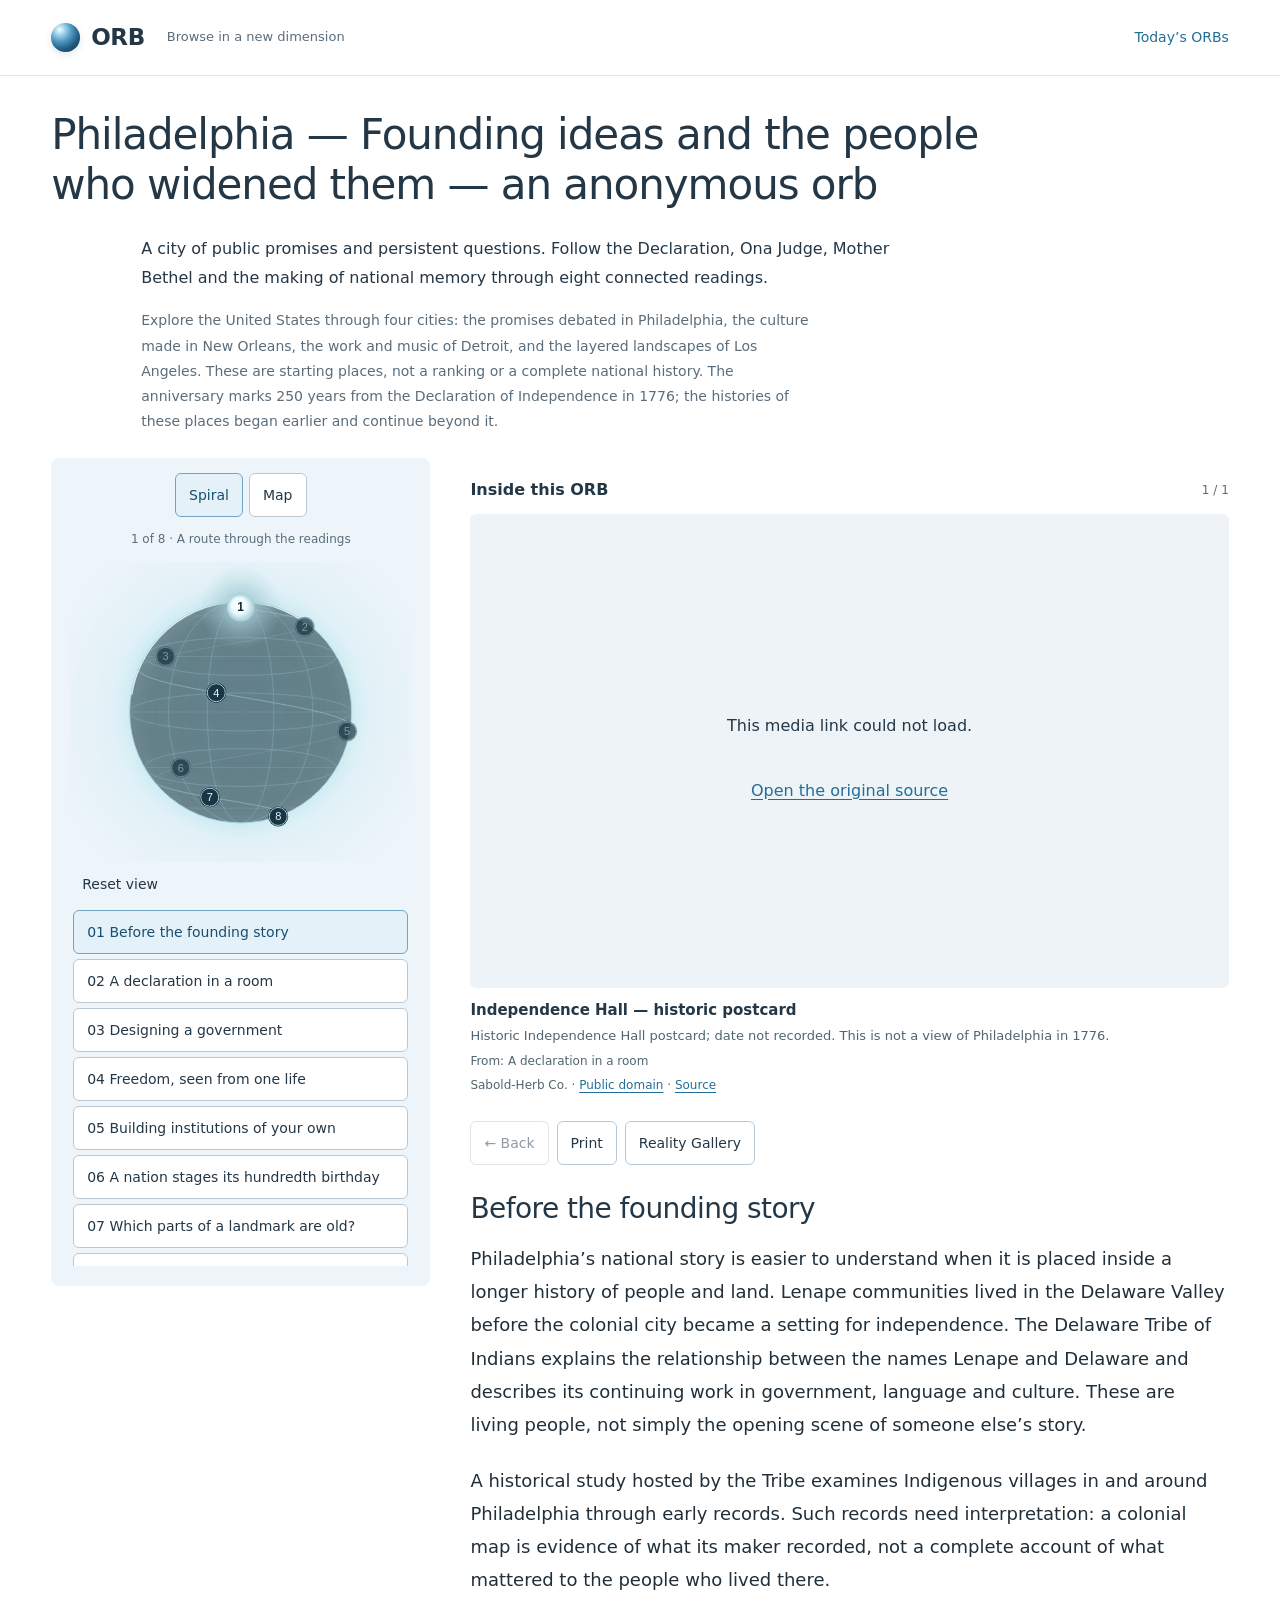
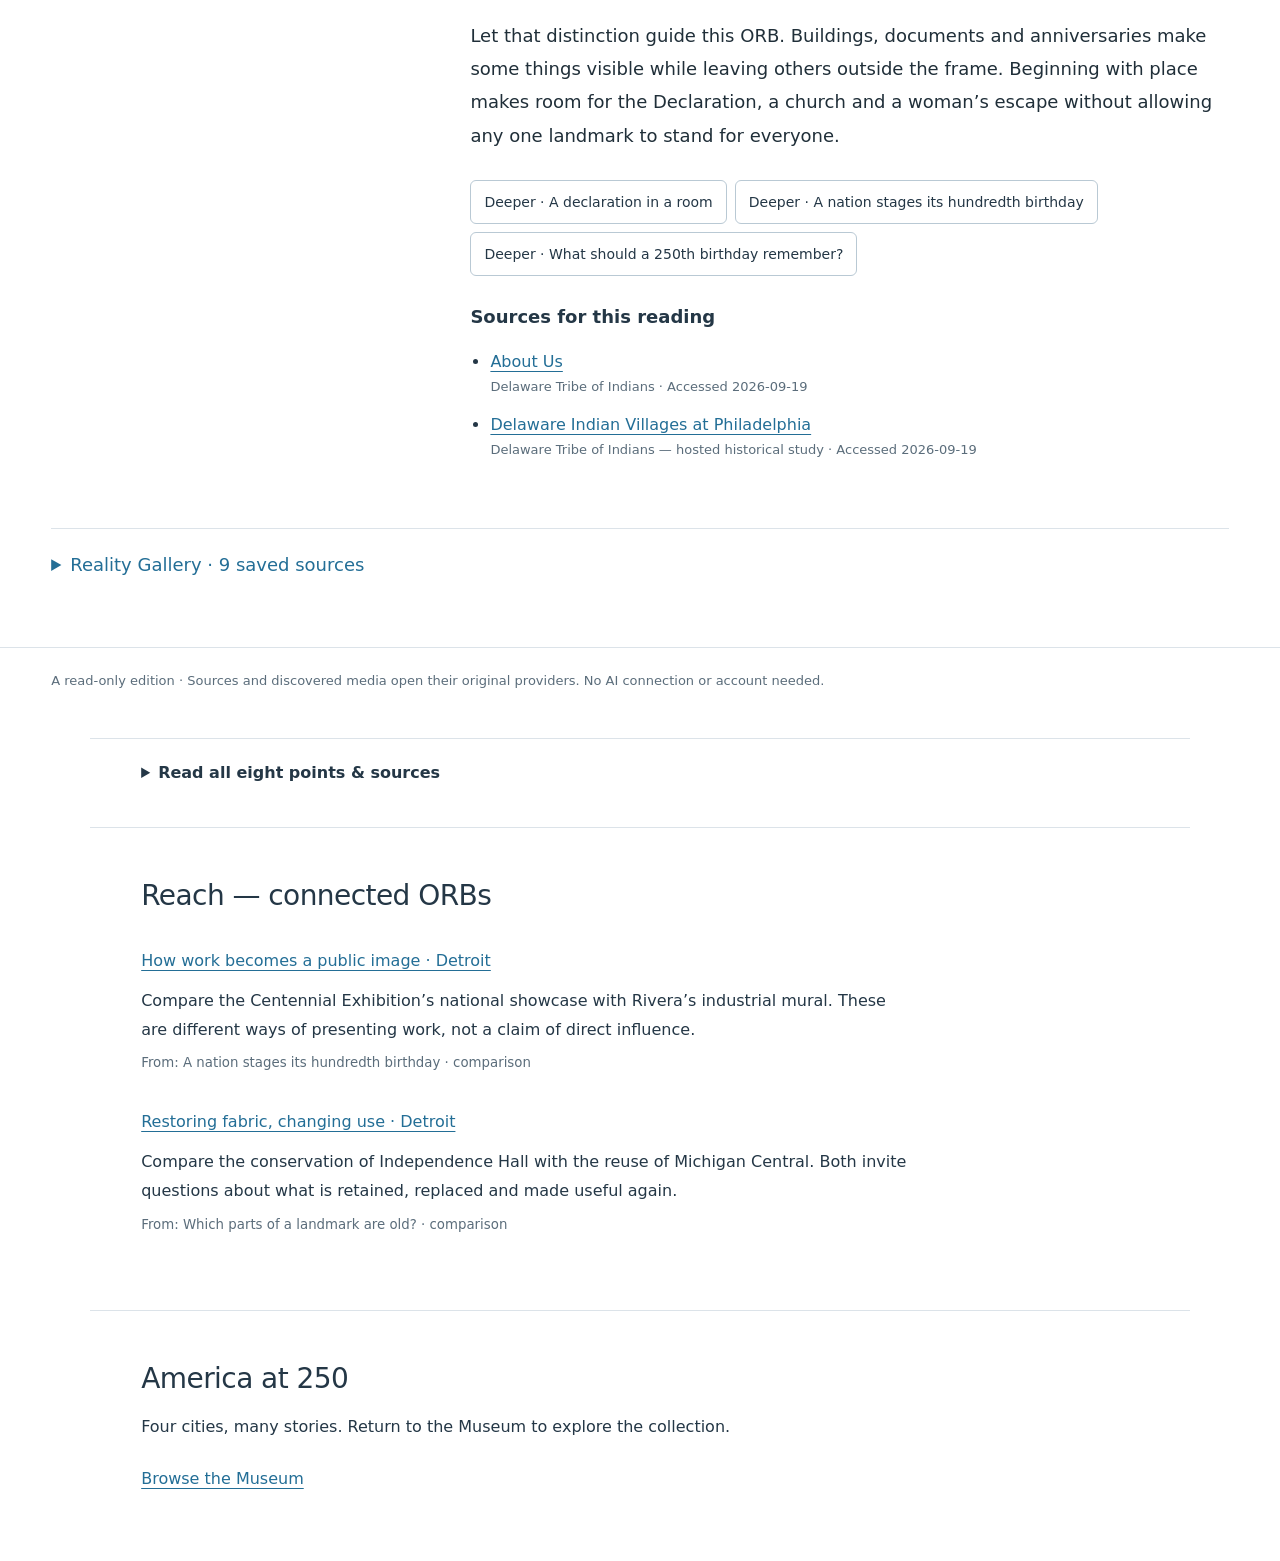
==== commit a193ed24: "Use concise credited image labels" ====
--- a/index.html
+++ b/index.html
@@ -1 +1 @@
-<!doctype html><html lang="en"><head><meta charset="utf-8"><meta name="viewport" content="width=device-width,initial-scale=1"><meta name="description" content="A city of public promises and persistent questions. Follow the Declaration, Ona Judge, Mother Bethel and the making of national memory through eight connected readings."><meta name="theme-color" content="#edf5fa"><title>Philadelphia — Founding ideas and the people who widened them · Orbiversity</title><link rel="stylesheet" href="museum-reader.css"><link rel="stylesheet" href="city-reader.css"><link rel="canonical" href="https://orbiversity.com/us250-philadelphia/"><link rel="icon" href="data:,"></head><body><div id="static-reader"><header><a href="https://orbiversity.com/orb-archive/">Orbiversity</a><a href="https://orbiversity.com/orb-archive/#todays-orbs">Today’s ORBs</a></header><h1>Philadelphia — Founding ideas and the people who widened them</h1><section class="city-introduction"><p>A city of public promises and persistent questions. Follow the Declaration, Ona Judge, Mother Bethel and the making of national memory through eight connected readings.</p><p>Explore the United States through four cities: the promises debated in Philadelphia, the culture made in New Orleans, the work and music of Detroit, and the layered landscapes of Los Angeles. These are starting places, not a ranking or a complete national history. The anniversary marks 250 years from the Declaration of Independence in 1776; the histories of these places began earlier and continue beyond it.</p></section><nav class="city-static-index" aria-label="All eight readings"><a href="#us250-philadelphia-p01">Before the founding story</a><a href="#us250-philadelphia-p02">A declaration in a room</a><a href="#us250-philadelphia-p03">Designing a government</a><a href="#us250-philadelphia-p04">Freedom, seen from one life</a><a href="#us250-philadelphia-p05">Building institutions of your own</a><a href="#us250-philadelphia-p06">A nation stages its hundredth birthday</a><a href="#us250-philadelphia-p07">Which parts of a landmark are old?</a><a href="#us250-philadelphia-p08">What should a 250th birthday remember?</a></nav><div id="complete-readings"><article id="us250-philadelphia-p01" class="city-full-point"><h2>Before the founding story</h2><p>Philadelphia’s national story is easier to understand when it is placed inside a longer history of people and land. Lenape communities lived in the Delaware Valley before the colonial city became a setting for independence. The Delaware Tribe of Indians explains the relationship between the names Lenape and Delaware and describes its continuing work in government, language and culture. These are living people, not simply the opening scene of someone else’s story.</p><p>A historical study hosted by the Tribe examines Indigenous villages in and around Philadelphia through early records. Such records need interpretation: a colonial map is evidence of what its maker recorded, not a complete account of what mattered to the people who lived there.</p><p>Let that distinction guide this ORB. Buildings, documents and anniversaries make some things visible while leaving others outside the frame. Beginning with place makes room for the Declaration, a church and a woman’s escape without allowing any one landmark to stand for everyone.</p><h3>Sources for this reading</h3><ul class="city-sources"><li><a href="https://delawaretribe.org/about-us/">About Us</a><small>Delaware Tribe of Indians · Accessed 2026-09-19</small></li><li><a href="https://delawaretribe.org/wp-content/uploads/IndVillagesPhilly-Wes2.pdf">Delaware Indian Villages at Philadelphia</a><small>Delaware Tribe of Indians — hosted historical study · Accessed 2026-09-19</small></li></ul></article><article id="us250-philadelphia-p02" class="city-full-point"><h2>A declaration in a room</h2><p>On July 4, 1776, the Continental Congress adopted the Declaration of Independence. The familiar engrossed parchment was signed beginning on August 2; adoption and signing were related events, not one single moment. A document that seems fixed in a display case emerged through drafting, debate, printing and circulation.</p><p>Its political argument joined a claim about human equality to a statement that the colonies would be independent states. That combination helps explain its enduring importance: it announced a particular break with Britain while using language that later readers could apply more widely. Reading its words is different from assuming everyone in 1776 enjoyed the freedom they described.</p><p>For this collection, the useful question is what people did with a promise once it existed in public. Follow the Constitution to examine institutional design, or Ona Judge to encounter freedom as a decision made under danger. The distance between an ideal and a life is part of the history.</p><h3>Sources for this reading</h3><ul class="city-sources"><li><a href="https://www.archives.gov/milestone-documents/declaration-of-independence">Declaration of Independence (1776)</a><small>National Archives · Accessed 2026-09-19</small></li></ul></article><article id="us250-philadelphia-p03" class="city-full-point"><h2>Designing a government</h2><p>Declaring independence did not, by itself, specify how a national government would make laws, execute them or judge disputes. The Constitution signed in 1787 addressed a different task: assigning powers and creating institutions. Its first three articles establish legislative, executive and judicial branches. A reader can follow those divisions in the document itself rather than treating “the founders” as a single voice.</p><p>Institutional design also records limits and compromises. The original text included provisions protecting slavery’s interests, even without using the word slavery. A structure can distribute authority while still excluding people from its benefits. Later amendments are therefore part of the constitutional story, not merely footnotes to a finished achievement.</p><p>Try reading one provision as a practical arrangement: who receives power, who checks its exercise, and whose position is left unresolved? Philadelphia offers both an inspiring act of political invention and a document that invites close examination of what was built into it.</p><h3>Sources for this reading</h3><ul class="city-sources"><li><a href="https://www.archives.gov/milestone-documents/constitution">Constitution of the United States (1787)</a><small>National Archives · Accessed 2026-09-19</small></li></ul></article><article id="us250-philadelphia-p04" class="city-full-point"><h2>Freedom, seen from one life</h2><p>In May 1796, Ona Judge escaped enslavement at the President’s House in Philadelphia. She had served in George and Martha Washington’s household. The National Park Service traces her departure and subsequent life in New Hampshire, including the continuing threat posed by attempts to return her to slavery.</p><p>Her story changes the scale of the city’s founding narrative. Here, freedom is not a word on a public document or a quality attributed to an entire nation. It is something a person pursued, with consequences for her work, family and safety. Her survival and choices belong at the center of the account; the household she left supplies context rather than the sole reason she matters.</p><p>This reading does not depend on the contents of any present-day exhibition panel. It points to a documented life. Set it beside the Declaration and ask a precise question: what does the language of liberty look like when read from the position of someone denied it?</p><h3>Sources for this reading</h3><ul class="city-sources"><li><a href="https://home.nps.gov/articles/independence-oneyjudge.htm">Ona Judge Escapes to Freedom</a><small>National Park Service · Accessed 2026-09-19</small></li></ul></article><article id="us250-philadelphia-p05" class="city-full-point"><h2>Building institutions of your own</h2><p>Mother Bethel’s own history describes the conversion of a blacksmith’s shop into a place of worship and its dedication in 1794. The congregation’s successive buildings tell a story of institution-building: a community making durable space for religious life and collective purpose. Richard Allen’s role matters, but the congregation is more than the biography of one founder.</p><p>Sarah Allen widens the view. The National Park Service’s account connects her with care during Philadelphia’s yellow-fever crisis and with antislavery work. Attending to that work helps recover the households, relationships and practical support behind a public institution.</p><p>A useful way to read this history is to ask what people could accomplish together that they could not accomplish alone. A building provided a meeting place; sustained organization provided continuity. The city’s contribution to American civic life includes people creating their own institutions when existing ones denied them equal standing. Follow the sources to keep those contributions specific.</p><h3>Sources for this reading</h3><ul class="city-sources"><li><a href="https://motherbethel.org/mother-bethel-the-four-churches/">Mother Bethel: The Four Churches</a><small>Mother Bethel AME Church · Accessed 2026-09-19</small></li><li><a href="https://www.nps.gov/articles/000/inde-sarah-allen-1849.htm">Sarah Allen, 1849</a><small>National Park Service · Accessed 2026-09-19</small></li></ul></article><article id="us250-philadelphia-p06" class="city-full-point"><h2>A nation stages its hundredth birthday</h2><p>Philadelphia hosted the Centennial Exposition in 1876, one hundred years after the Declaration. The Library of Congress preserves photographs and other visual material from the exhibition. These offer an opportunity to examine how a country presents itself: what it displays, how it arranges a visitor’s attention, and what it treats as an achievement.</p><p>Choose one image from the collection and begin with what is actually visible. Is it a building, an exhibit, a crowd or a carefully arranged view? A photograph can document an object while also participating in the celebration around it. Its date, caption and maker help determine what it can support.</p><p>The interpretive question is larger than whether the exhibition looked impressive. Which version of the nation did it make easy to see? Which experiences would require a different source? An anniversary is itself a historical object. That idea will reappear in Detroit, where Rivera’s murals make work visible through an artist’s choices.</p><h3>Sources for this reading</h3><ul class="city-sources"><li><a href="https://www.loc.gov/free-to-use/centennial-exposition-1876/">Centennial Exposition, 1876</a><small>Library of Congress · Accessed 2026-09-19</small></li></ul></article><article id="us250-philadelphia-p07" class="city-full-point"><h2>Which parts of a landmark are old?</h2><p>Independence Hall is a historic building with a history of alteration and restoration. The National Park Service’s architectural account describes changes made after the founding period, including a nineteenth-century replacement of the tower and later efforts to recover earlier appearances. The building encountered by a visitor is not an untouched room preserved outside time.</p><p>That does not make it less valuable. It makes preservation another story to read. A restorer must decide which period to represent, which physical evidence to trust and how to handle missing fabric. An archival picture, a reconstructed feature and surviving material answer different questions.</p><p>Look at a dated image beside a present-day view and identify one feature whose history you can verify. This small exercise makes a large principle tangible: public memory is maintained through decisions. The people who preserve a landmark help shape how later generations encounter it, just as the people who once worked inside shaped its first meanings.</p><h3>Sources for this reading</h3><ul class="city-sources"><li><a href="https://www.nps.gov/inde/learn/historyculture/places-independencehall-architecture.htm">Independence Hall: Architecture</a><small>National Park Service · Accessed 2026-09-19</small></li></ul></article><article id="us250-philadelphia-p08" class="city-full-point"><h2>What should a 250th birthday remember?</h2><p>The 250-year anniversary invites a choice about attention. One possible celebration centers the achievement of independence. Another follows the ways people tried to widen the freedom it promised. The readings in this ORB suggest that these approaches can be held together through specific evidence rather than an uncomplicated verdict about the past.</p><p>You have encountered a national document, a government’s design, Ona Judge’s decision, a community institution and the later preservation of a founding landmark. They are different kinds of historical evidence. No single one can do the work of all the others.</p><p>Here is an editorial invitation, not a claim of public consensus: choose one person, object or place that deserves a larger role in the next telling of Philadelphia’s story. Explain what your source shows and what it leaves uncertain. A thoughtful celebration can express gratitude for what people made while remaining curious about who is still missing from the picture.</p><h3>Sources for this reading</h3><ul class="city-sources"><li><a href="https://www.archives.gov/milestone-documents/declaration-of-independence">Declaration of Independence (1776)</a><small>National Archives · Accessed 2026-09-19</small></li><li><a href="https://www.loc.gov/free-to-use/centennial-exposition-1876/">Centennial Exposition, 1876</a><small>Library of Congress · Accessed 2026-09-19</small></li></ul></article></div><section class="city-reaches"><h2>Reach — connected ORBs</h2><ul><li><a href="https://orbiversity.com/us250-detroit/#us250-detroit-p04">How work becomes a public image · Detroit</a><p>Compare the Centennial Exhibition’s national showcase with Rivera’s industrial mural. These are different ways of presenting work, not a claim of direct influence.</p><small>From: A nation stages its hundredth birthday · comparison</small></li><li><a href="https://orbiversity.com/us250-detroit/#us250-detroit-p07">Restoring fabric, changing use · Detroit</a><p>Compare the conservation of Independence Hall with the reuse of Michigan Central. Both invite questions about what is retained, replaced and made useful again.</p><small>From: Which parts of a landmark are old? · comparison</small></li></ul></section><section class="city-collection"><h2>America at 250</h2><p>Four cities, many stories. Return to the Museum to explore the collection.</p><a href="https://orbiversity.com/orb-archive/#todays-orbs">Browse the Museum</a></section></div><script type="application/json" id="orb-data">{"content":{"contentVersion":2,"title":"Philadelphia — Founding ideas and the people who widened them","scope":"A city of public promises and persistent questions. Follow the Declaration, Ona Judge, Mother Bethel and the making of national memory through eight connected readings.","visualQuery":"philadelphia","intent":{"subject":"Philadelphia — Founding ideas and the people who widened them","direction":"Explore eight city histories through people, places and evidence.","perspective":"A curious visitor to America at 250; celebration with historical context.","origins":{"subject":"stated","direction":"inferred","perspective":"inferred"}},"form":"explore","axes":{"x":{"negative":"","positive":"","active":false,"reason":"No unsupported spatial contrast or chronology is assigned."},"y":{"negative":"","positive":"","active":false,"reason":"No unsupported spatial contrast or chronology is assigned."},"z":{"negative":"","positive":"","active":false,"reason":"No unsupported spatial contrast or chronology is assigned."}},"readings":[{"id":"us250-philadelphia-p01","label":"Before the founding story","text":"Philadelphia’s national story is easier to understand when it is placed inside a longer history of people and land. Lenape communities lived in the Delaware Valley before the colonial city became a setting for independence. The Delaware Tribe of Indians explains the relationship between the names Lenape and Delaware and describes its continuing work in government, language and culture. These are living people, not simply the opening scene of someone else’s story.\n\nA historical study hosted by the Tribe examines Indigenous villages in and around Philadelphia through early records. Such records need interpretation: a colonial map is evidence of what its maker recorded, not a complete account of what mattered to the people who lived there.\n\nLet that distinction guide this ORB. Buildings, documents and anniversaries make some things visible while leaving others outside the frame. Beginning with place makes room for the Declaration, a church and a woman’s escape without allowing any one landmark to stand for everyone.","kind":"fact","speaker":"","learn":"","visualQuery":"Philadelphia Delaware River","visualBrief":{"subject":"Philadelphia Delaware River","context":"Real source imagery related to the named place or object. Read captions for date and exact subject.","role":"subject","avoid":"Generated portraits, generic substitute skylines or a modern photograph presented as historical evidence."},"coordinates":{"x":null,"y":null,"z":null},"placementReason":"Broad city/place context; entry to the authored reading tree.","parent":-1,"next":-1},{"id":"us250-philadelphia-p02","label":"A declaration in a room","text":"On July 4, 1776, the Continental Congress adopted the Declaration of Independence. The familiar engrossed parchment was signed beginning on August 2; adoption and signing were related events, not one single moment. A document that seems fixed in a display case emerged through drafting, debate, printing and circulation.\n\nIts political argument joined a claim about human equality to a statement that the colonies would be independent states. That combination helps explain its enduring importance: it announced a particular break with Britain while using language that later readers could apply more widely. Reading its words is different from assuming everyone in 1776 enjoyed the freedom they described.\n\nFor this collection, the useful question is what people did with a promise once it existed in public. Follow the Constitution to examine institutional design, or Ona Judge to encounter freedom as a decision made under danger. The distance between an ideal and a life is part of the history.","kind":"fact","speaker":"","learn":"","visualQuery":"Independence Hall Philadelphia","visualBrief":{"subject":"Independence Hall Philadelphia","context":"Real source imagery related to the named place or object. Read captions for date and exact subject.","role":"subject","avoid":"Generated portraits, generic substitute skylines or a modern photograph presented as historical evidence."},"coordinates":{"x":null,"y":null,"z":null},"placementReason":"A named case within the city context or its stated broader point.","parent":0,"next":-1},{"id":"us250-philadelphia-p03","label":"Designing a government","text":"Declaring independence did not, by itself, specify how a national government would make laws, execute them or judge disputes. The Constitution signed in 1787 addressed a different task: assigning powers and creating institutions. Its first three articles establish legislative, executive and judicial branches. A reader can follow those divisions in the document itself rather than treating “the founders” as a single voice.\n\nInstitutional design also records limits and compromises. The original text included provisions protecting slavery’s interests, even without using the word slavery. A structure can distribute authority while still excluding people from its benefits. Later amendments are therefore part of the constitutional story, not merely footnotes to a finished achievement.\n\nTry reading one provision as a practical arrangement: who receives power, who checks its exercise, and whose position is left unresolved? Philadelphia offers both an inspiring act of political invention and a document that invites close examination of what was built into it.","kind":"fact","speaker":"","learn":"","visualQuery":"United States Constitution document","visualBrief":{"subject":"United States Constitution document","context":"Real source imagery related to the named place or object. Read captions for date and exact subject.","role":"subject","avoid":"Generated portraits, generic substitute skylines or a modern photograph presented as historical evidence."},"coordinates":{"x":null,"y":null,"z":null},"placementReason":"A named case within the city context or its stated broader point.","parent":1,"next":-1},{"id":"us250-philadelphia-p04","label":"Freedom, seen from one life","text":"In May 1796, Ona Judge escaped enslavement at the President’s House in Philadelphia. She had served in George and Martha Washington’s household. The National Park Service traces her departure and subsequent life in New Hampshire, including the continuing threat posed by attempts to return her to slavery.\n\nHer story changes the scale of the city’s founding narrative. Here, freedom is not a word on a public document or a quality attributed to an entire nation. It is something a person pursued, with consequences for her work, family and safety. Her survival and choices belong at the center of the account; the household she left supplies context rather than the sole reason she matters.\n\nThis reading does not depend on the contents of any present-day exhibition panel. It points to a documented life. Set it beside the Declaration and ask a precise question: what does the language of liberty look like when read from the position of someone denied it?","kind":"fact","speaker":"","learn":"","visualQuery":"Presidents House Philadelphia","visualBrief":{"subject":"Presidents House Philadelphia","context":"Real source imagery related to the named place or object. Read captions for date and exact subject.","role":"subject","avoid":"Generated portraits, generic substitute skylines or a modern photograph presented as historical evidence."},"coordinates":{"x":null,"y":null,"z":null},"placementReason":"A named case within the city context or its stated broader point.","parent":1,"next":-1},{"id":"us250-philadelphia-p05","label":"Building institutions of your own","text":"Mother Bethel’s own history describes the conversion of a blacksmith’s shop into a place of worship and its dedication in 1794. The congregation’s successive buildings tell a story of institution-building: a community making durable space for religious life and collective purpose. Richard Allen’s role matters, but the congregation is more than the biography of one founder.\n\nSarah Allen widens the view. The National Park Service’s account connects her with care during Philadelphia’s yellow-fever crisis and with antislavery work. Attending to that work helps recover the households, relationships and practical support behind a public institution.\n\nA useful way to read this history is to ask what people could accomplish together that they could not accomplish alone. A building provided a meeting place; sustained organization provided continuity. The city’s contribution to American civic life includes people creating their own institutions when existing ones denied them equal standing. Follow the sources to keep those contributions specific.","kind":"fact","speaker":"","learn":"","visualQuery":"Mother Bethel Philadelphia","visualBrief":{"subject":"Mother Bethel Philadelphia","context":"Real source imagery related to the named place or object. Read captions for date and exact subject.","role":"subject","avoid":"Generated portraits, generic substitute skylines or a modern photograph presented as historical evidence."},"coordinates":{"x":null,"y":null,"z":null},"placementReason":"A named case within the city context or its stated broader point.","parent":1,"next":-1},{"id":"us250-philadelphia-p06","label":"A nation stages its hundredth birthday","text":"Philadelphia hosted the Centennial Exposition in 1876, one hundred years after the Declaration. The Library of Congress preserves photographs and other visual material from the exhibition. These offer an opportunity to examine how a country presents itself: what it displays, how it arranges a visitor’s attention, and what it treats as an achievement.\n\nChoose one image from the collection and begin with what is actually visible. Is it a building, an exhibit, a crowd or a carefully arranged view? A photograph can document an object while also participating in the celebration around it. Its date, caption and maker help determine what it can support.\n\nThe interpretive question is larger than whether the exhibition looked impressive. Which version of the nation did it make easy to see? Which experiences would require a different source? An anniversary is itself a historical object. That idea will reappear in Detroit, where Rivera’s murals make work visible through an artist’s choices.","kind":"fact","speaker":"","learn":"","visualQuery":"Philadelphia Centennial Exhibition 1876","visualBrief":{"subject":"Philadelphia Centennial Exhibition 1876","context":"Real source imagery related to the named place or object. Read captions for date and exact subject.","role":"subject","avoid":"Generated portraits, generic substitute skylines or a modern photograph presented as historical evidence."},"coordinates":{"x":null,"y":null,"z":null},"placementReason":"A named case within the city context or its stated broader point.","parent":0,"next":-1},{"id":"us250-philadelphia-p07","label":"Which parts of a landmark are old?","text":"Independence Hall is a historic building with a history of alteration and restoration. The National Park Service’s architectural account describes changes made after the founding period, including a nineteenth-century replacement of the tower and later efforts to recover earlier appearances. The building encountered by a visitor is not an untouched room preserved outside time.\n\nThat does not make it less valuable. It makes preservation another story to read. A restorer must decide which period to represent, which physical evidence to trust and how to handle missing fabric. An archival picture, a reconstructed feature and surviving material answer different questions.\n\nLook at a dated image beside a present-day view and identify one feature whose history you can verify. This small exercise makes a large principle tangible: public memory is maintained through decisions. The people who preserve a landmark help shape how later generations encounter it, just as the people who once worked inside shaped its first meanings.","kind":"fact","speaker":"","learn":"","visualQuery":"Independence Hall tower","visualBrief":{"subject":"Independence Hall tower","context":"Real source imagery related to the named place or object. Read captions for date and exact subject.","role":"subject","avoid":"Generated portraits, generic substitute skylines or a modern photograph presented as historical evidence."},"coordinates":{"x":null,"y":null,"z":null},"placementReason":"A named case within the city context or its stated broader point.","parent":5,"next":-1},{"id":"us250-philadelphia-p08","label":"What should a 250th birthday remember?","text":"The 250-year anniversary invites a choice about attention. One possible celebration centers the achievement of independence. Another follows the ways people tried to widen the freedom it promised. The readings in this ORB suggest that these approaches can be held together through specific evidence rather than an uncomplicated verdict about the past.\n\nYou have encountered a national document, a government’s design, Ona Judge’s decision, a community institution and the later preservation of a founding landmark. They are different kinds of historical evidence. No single one can do the work of all the others.\n\nHere is an editorial invitation, not a claim of public consensus: choose one person, object or place that deserves a larger role in the next telling of Philadelphia’s story. Explain what your source shows and what it leaves uncertain. A thoughtful celebration can express gratitude for what people made while remaining curious about who is still missing from the picture.","kind":"interpretation","speaker":"","learn":"","visualQuery":"Philadelphia public square","visualBrief":{"subject":"Philadelphia public square","context":"Real source imagery related to the named place or object. Read captions for date and exact subject.","role":"subject","avoid":"Generated portraits, generic substitute skylines or a modern photograph presented as historical evidence."},"coordinates":{"x":null,"y":null,"z":null},"placementReason":"A named case within the city context or its stated broader point.","parent":0,"next":-1}],"edges":[{"from":"us250-philadelphia-p01","to":"us250-philadelphia-p02","relation":"contains","reason":"A specific case within this city’s layered place history.","basis":"interpretation"},{"from":"us250-philadelphia-p02","to":"us250-philadelphia-p03","relation":"contains","reason":"A deeper case within the broader reading.","basis":"interpretation"},{"from":"us250-philadelphia-p02","to":"us250-philadelphia-p04","relation":"contains","reason":"A deeper case within the broader reading.","basis":"interpretation"},{"from":"us250-philadelphia-p02","to":"us250-philadelphia-p05","relation":"contains","reason":"A deeper case within the broader reading.","basis":"interpretation"},{"from":"us250-philadelphia-p01","to":"us250-philadelphia-p06","relation":"contains","reason":"A specific case within this city’s layered place history.","basis":"interpretation"},{"from":"us250-philadelphia-p06","to":"us250-philadelphia-p07","relation":"contains","reason":"A deeper case within the broader reading.","basis":"interpretation"},{"from":"us250-philadelphia-p01","to":"us250-philadelphia-p08","relation":"contains","reason":"A specific case within this city’s layered place history.","basis":"interpretation"}],"speakers":[],"seam":{"title":"","text":"","readings":[]},"theme":{"accent":"mist","atmosphere":"The shared Orbiversity pale blue studio."},"courseOrder":[],"neighbors":[],"sources":[{"title":"About Us","url":"https://delawaretribe.org/about-us/","publisher":"Delaware Tribe of Indians","readings":[0]},{"title":"Delaware Indian Villages at Philadelphia","url":"https://delawaretribe.org/wp-content/uploads/IndVillagesPhilly-Wes2.pdf","publisher":"Delaware Tribe of Indians — hosted historical study","readings":[0]},{"title":"Declaration of Independence (1776)","url":"https://www.archives.gov/milestone-documents/declaration-of-independence","publisher":"National Archives","readings":[1,7]},{"title":"Constitution of the United States (1787)","url":"https://www.archives.gov/milestone-documents/constitution","publisher":"National Archives","readings":[2]},{"title":"Ona Judge Escapes to Freedom","url":"https://home.nps.gov/articles/independence-oneyjudge.htm","publisher":"National Park Service","readings":[3]},{"title":"Mother Bethel: The Four Churches","url":"https://motherbethel.org/mother-bethel-the-four-churches/","publisher":"Mother Bethel AME Church","readings":[4]},{"title":"Sarah Allen, 1849","url":"https://www.nps.gov/articles/000/inde-sarah-allen-1849.htm","publisher":"National Park Service","readings":[4]},{"title":"Centennial Exposition, 1876","url":"https://www.loc.gov/free-to-use/centennial-exposition-1876/","publisher":"Library of Congress","readings":[5,7]},{"title":"Independence Hall: Architecture","url":"https://www.nps.gov/inde/learn/historyculture/places-independencehall-architecture.htm","publisher":"National Park Service","readings":[6]}]},"language":"en","museum":{"attribution":"anonymous","category":"History & Culture","tags":["United States","America at 250","philadelphia"],"library":[{"title":"About Us","url":"https://delawaretribe.org/about-us/","type":"Historical source","publisher":"Delaware Tribe of Indians","nodes":["us250-philadelphia-p01"]},{"title":"Delaware Indian Villages at Philadelphia","url":"https://delawaretribe.org/wp-content/uploads/IndVillagesPhilly-Wes2.pdf","type":"Historical source","publisher":"Delaware Tribe of Indians — hosted historical study","nodes":["us250-philadelphia-p01"]},{"title":"Declaration of Independence (1776)","url":"https://www.archives.gov/milestone-documents/declaration-of-independence","type":"Historical source","publisher":"National Archives","nodes":["us250-philadelphia-p02","us250-philadelphia-p08"]},{"title":"Constitution of the United States (1787)","url":"https://www.archives.gov/milestone-documents/constitution","type":"Historical source","publisher":"National Archives","nodes":["us250-philadelphia-p03"]},{"title":"Ona Judge Escapes to Freedom","url":"https://home.nps.gov/articles/independence-oneyjudge.htm","type":"Historical source","publisher":"National Park Service","nodes":["us250-philadelphia-p04"]},{"title":"Mother Bethel: The Four Churches","url":"https://motherbethel.org/mother-bethel-the-four-churches/","type":"Historical source","publisher":"Mother Bethel AME Church","nodes":["us250-philadelphia-p05"]},{"title":"Sarah Allen, 1849","url":"https://www.nps.gov/articles/000/inde-sarah-allen-1849.htm","type":"Historical source","publisher":"National Park Service","nodes":["us250-philadelphia-p05"]},{"title":"Centennial Exposition, 1876","url":"https://www.loc.gov/free-to-use/centennial-exposition-1876/","type":"Historical source","publisher":"Library of Congress","nodes":["us250-philadelphia-p06","us250-philadelphia-p08"]},{"title":"Independence Hall: Architecture","url":"https://www.nps.gov/inde/learn/historyculture/places-independencehall-architecture.htm","type":"Historical source","publisher":"National Park Service","nodes":["us250-philadelphia-p07"]}],"audio":[]},"reaches":[{"sourcePoint":{"id":"us250-philadelphia-p06","title":"A nation stages its hundredth birthday"},"target":{"id":"us250-detroit","url":"https://orbiversity.com/us250-detroit/","topic":"Detroit — Making things, making music, remaking a city"},"relation":"comparison","reason":"Compare the Centennial Exhibition’s national showcase with Rivera’s industrial mural. These are different ways of presenting work, not a claim of direct influence.","evidence":[{"url":"https://www.loc.gov/free-to-use/centennial-exposition-1876/","title":"Centennial Exposition, 1876"},{"url":"https://dia.org/riveracourt","title":"Rivera Court"}]},{"sourcePoint":{"id":"us250-philadelphia-p07","title":"Which parts of a landmark are old?"},"target":{"id":"us250-detroit","url":"https://orbiversity.com/us250-detroit/","topic":"Detroit — Making things, making music, remaking a city"},"relation":"comparison","reason":"Compare the conservation of Independence Hall with the reuse of Michigan Central. Both invite questions about what is retained, replaced and made useful again.","evidence":[{"url":"https://www.nps.gov/inde/learn/historyculture/places-independencehall-architecture.htm","title":"Independence Hall: Architecture"},{"url":"https://michigancentral.com/a-new-beginning-ford-to-reopen-michigan-central-station-after-multi-year-historic-restoration/","title":"A New Beginning: Ford to Reopen Michigan Central Station"}]}],"readingImages":[{"src":"https://orbiversity.com/us250-philadelphia/photo.jpg","source":"https://commons.wikimedia.org/wiki/File:Independece_hall.jpg","title":"A image of Independence hall in Philadelphia from an old postcard","caption":"Historic Independence Hall postcard; date not recorded. This is not a view of Philadelphia in 1776.","credit":"Sabold-Herb Co.","license":"Public domain","licenseURL":"https://creativecommons.org/publicdomain/mark/1.0/","node":"us250-philadelphia-p02","generated":false}]}</script><script type="application/json" id="city-metadata">{"id":"us250-philadelphia","title":"Philadelphia — Founding ideas and the people who widened them","summary":"A city of public promises and persistent questions. Follow the Declaration, Ona Judge, Mother Bethel and the making of national memory through eight connected readings.","collection":"America at 250 — Four Cities, Many Stories","pointCount":8,"language":"en","canonical":"https://orbiversity.com/us250-philadelphia/","publicationStatus":"prepared","idMapping":[{"draftId":"us250-philadelphia.p01","id":"us250-philadelphia-p01"},{"draftId":"us250-philadelphia.p02","id":"us250-philadelphia-p02"},{"draftId":"us250-philadelphia.p03","id":"us250-philadelphia-p03"},{"draftId":"us250-philadelphia.p04","id":"us250-philadelphia-p04"},{"draftId":"us250-philadelphia.p05","id":"us250-philadelphia-p05"},{"draftId":"us250-philadelphia.p06","id":"us250-philadelphia-p06"},{"draftId":"us250-philadelphia.p07","id":"us250-philadelphia-p07"},{"draftId":"us250-philadelphia.p08","id":"us250-philadelphia-p08"}],"sourceRegister":[{"id":"lenape","title":"About Us","publisher":"Delaware Tribe of Indians","url":"https://delawaretribe.org/about-us/","accessedAt":"2026-09-19"},{"id":"philly-land","title":"Delaware Indian Villages at Philadelphia","publisher":"Delaware Tribe of Indians — hosted historical study","url":"https://delawaretribe.org/wp-content/uploads/IndVillagesPhilly-Wes2.pdf","accessedAt":"2026-09-19"},{"id":"declaration","title":"Declaration of Independence (1776)","publisher":"National Archives","url":"https://www.archives.gov/milestone-documents/declaration-of-independence","accessedAt":"2026-09-19"},{"id":"constitution","title":"Constitution of the United States (1787)","publisher":"National Archives","url":"https://www.archives.gov/milestone-documents/constitution","accessedAt":"2026-09-19"},{"id":"ona","title":"Ona Judge Escapes to Freedom","publisher":"National Park Service","url":"https://home.nps.gov/articles/independence-oneyjudge.htm","accessedAt":"2026-09-19"},{"id":"bethel","title":"Mother Bethel: The Four Churches","publisher":"Mother Bethel AME Church","url":"https://motherbethel.org/mother-bethel-the-four-churches/","accessedAt":"2026-09-19"},{"id":"sarah","title":"Sarah Allen, 1849","publisher":"National Park Service","url":"https://www.nps.gov/articles/000/inde-sarah-allen-1849.htm","accessedAt":"2026-09-19"},{"id":"centennial","title":"Centennial Exposition, 1876","publisher":"Library of Congress","url":"https://www.loc.gov/free-to-use/centennial-exposition-1876/","accessedAt":"2026-09-19"},{"id":"hall","title":"Independence Hall: Architecture","publisher":"National Park Service","url":"https://www.nps.gov/inde/learn/historyculture/places-independencehall-architecture.htm","accessedAt":"2026-09-19"}],"sourcePointAssignments":[{"id":"us250-philadelphia-p01","sourceIds":["lenape","philly-land"]},{"id":"us250-philadelphia-p02","sourceIds":["declaration"]},{"id":"us250-philadelphia-p03","sourceIds":["constitution"]},{"id":"us250-philadelphia-p04","sourceIds":["ona"]},{"id":"us250-philadelphia-p05","sourceIds":["bethel","sarah"]},{"id":"us250-philadelphia-p06","sourceIds":["centennial"]},{"id":"us250-philadelphia-p07","sourceIds":["hall"]},{"id":"us250-philadelphia-p08","sourceIds":["declaration","centennial"]}],"authorship":"Original text authored with Codex for the owner; anonymous public credit.","media":{"included":[{"src":"https://orbiversity.com/us250-philadelphia/photo.jpg","source":"https://commons.wikimedia.org/wiki/File:Independece_hall.jpg","title":"A image of Independence hall in Philadelphia from an old postcard","caption":"Historic Independence Hall postcard; date not recorded. This is not a view of Philadelphia in 1776.","credit":"Sabold-Herb Co.","license":"Public domain","licenseURL":"https://creativecommons.org/publicdomain/mark/1.0/","node":"us250-philadelphia-p02","generated":false}],"generated":[],"note":"One credited documentary image. No narration or video was supplied."},"checkedConnections":[{"sourcePoint":{"id":"us250-philadelphia-p06","title":"A nation stages its hundredth birthday"},"target":{"id":"us250-detroit","url":"https://orbiversity.com/us250-detroit/","topic":"Detroit — Making things, making music, remaking a city"},"targetPoint":"us250-detroit-p04","relation":"comparison","label":"How work becomes a public image","reason":"Compare the Centennial Exhibition’s national showcase with Rivera’s industrial mural. These are different ways of presenting work, not a claim of direct influence.","evidence":[{"url":"https://www.loc.gov/free-to-use/centennial-exposition-1876/","title":"Centennial Exposition, 1876"},{"url":"https://dia.org/riveracourt","title":"Rivera Court"}]},{"sourcePoint":{"id":"us250-philadelphia-p07","title":"Which parts of a landmark are old?"},"target":{"id":"us250-detroit","url":"https://orbiversity.com/us250-detroit/","topic":"Detroit — Making things, making music, remaking a city"},"targetPoint":"us250-detroit-p07","relation":"comparison","label":"Restoring fabric, changing use","reason":"Compare the conservation of Independence Hall with the reuse of Michigan Central. Both invite questions about what is retained, replaced and made useful again.","evidence":[{"url":"https://www.nps.gov/inde/learn/historyculture/places-independencehall-architecture.htm","title":"Independence Hall: Architecture"},{"url":"https://michigancentral.com/a-new-beginning-ford-to-reopen-michigan-central-station-after-multi-year-historic-restoration/","title":"A New Beginning: Ford to Reopen Michigan Central Station"}]}]}</script><script type="application/json" id="orb-reaches">{"schemaVersion":1,"reaches":[{"sourcePoint":{"id":"us250-philadelphia-p06","title":"A nation stages its hundredth birthday"},"target":{"id":"us250-detroit","url":"https://orbiversity.com/us250-detroit/","topic":"Detroit — Making things, making music, remaking a city"},"relation":"comparison","reason":"Compare the Centennial Exhibition’s national showcase with Rivera’s industrial mural. These are different ways of presenting work, not a claim of direct influence.","evidence":[{"url":"https://www.loc.gov/free-to-use/centennial-exposition-1876/","title":"Centennial Exposition, 1876"},{"url":"https://dia.org/riveracourt","title":"Rivera Court"}]},{"sourcePoint":{"id":"us250-philadelphia-p07","title":"Which parts of a landmark are old?"},"target":{"id":"us250-detroit","url":"https://orbiversity.com/us250-detroit/","topic":"Detroit — Making things, making music, remaking a city"},"relation":"comparison","reason":"Compare the conservation of Independence Hall with the reuse of Michigan Central. Both invite questions about what is retained, replaced and made useful again.","evidence":[{"url":"https://www.nps.gov/inde/learn/historyculture/places-independencehall-architecture.htm","title":"Independence Hall: Architecture"},{"url":"https://michigancentral.com/a-new-beginning-ford-to-reopen-michigan-central-station-after-multi-year-historic-restoration/","title":"A New Beginning: Ford to Reopen Michigan Central Station"}]}]}</script><script src="museum-reader-runtime.js"></script><script type="module" src="city-reader.mjs"></script></body></html>+<!doctype html><html lang="en"><head><meta charset="utf-8"><meta name="viewport" content="width=device-width,initial-scale=1"><meta name="description" content="A city of public promises and persistent questions. Follow the Declaration, Ona Judge, Mother Bethel and the making of national memory through eight connected readings."><meta name="theme-color" content="#edf5fa"><title>Philadelphia — Founding ideas and the people who widened them · Orbiversity</title><link rel="stylesheet" href="museum-reader.css"><link rel="stylesheet" href="city-reader.css"><link rel="canonical" href="https://orbiversity.com/us250-philadelphia/"><link rel="icon" href="data:,"></head><body><div id="static-reader"><header><a href="https://orbiversity.com/orb-archive/">Orbiversity</a><a href="https://orbiversity.com/orb-archive/#todays-orbs">Today’s ORBs</a></header><h1>Philadelphia — Founding ideas and the people who widened them</h1><section class="city-introduction"><p>A city of public promises and persistent questions. Follow the Declaration, Ona Judge, Mother Bethel and the making of national memory through eight connected readings.</p><p>Explore the United States through four cities: the promises debated in Philadelphia, the culture made in New Orleans, the work and music of Detroit, and the layered landscapes of Los Angeles. These are starting places, not a ranking or a complete national history. The anniversary marks 250 years from the Declaration of Independence in 1776; the histories of these places began earlier and continue beyond it.</p></section><nav class="city-static-index" aria-label="All eight readings"><a href="#us250-philadelphia-p01">Before the founding story</a><a href="#us250-philadelphia-p02">A declaration in a room</a><a href="#us250-philadelphia-p03">Designing a government</a><a href="#us250-philadelphia-p04">Freedom, seen from one life</a><a href="#us250-philadelphia-p05">Building institutions of your own</a><a href="#us250-philadelphia-p06">A nation stages its hundredth birthday</a><a href="#us250-philadelphia-p07">Which parts of a landmark are old?</a><a href="#us250-philadelphia-p08">What should a 250th birthday remember?</a></nav><div id="complete-readings"><article id="us250-philadelphia-p01" class="city-full-point"><h2>Before the founding story</h2><p>Philadelphia’s national story is easier to understand when it is placed inside a longer history of people and land. Lenape communities lived in the Delaware Valley before the colonial city became a setting for independence. The Delaware Tribe of Indians explains the relationship between the names Lenape and Delaware and describes its continuing work in government, language and culture. These are living people, not simply the opening scene of someone else’s story.</p><p>A historical study hosted by the Tribe examines Indigenous villages in and around Philadelphia through early records. Such records need interpretation: a colonial map is evidence of what its maker recorded, not a complete account of what mattered to the people who lived there.</p><p>Let that distinction guide this ORB. Buildings, documents and anniversaries make some things visible while leaving others outside the frame. Beginning with place makes room for the Declaration, a church and a woman’s escape without allowing any one landmark to stand for everyone.</p><h3>Sources for this reading</h3><ul class="city-sources"><li><a href="https://delawaretribe.org/about-us/">About Us</a><small>Delaware Tribe of Indians · Accessed 2026-09-19</small></li><li><a href="https://delawaretribe.org/wp-content/uploads/IndVillagesPhilly-Wes2.pdf">Delaware Indian Villages at Philadelphia</a><small>Delaware Tribe of Indians — hosted historical study · Accessed 2026-09-19</small></li></ul></article><article id="us250-philadelphia-p02" class="city-full-point"><h2>A declaration in a room</h2><p>On July 4, 1776, the Continental Congress adopted the Declaration of Independence. The familiar engrossed parchment was signed beginning on August 2; adoption and signing were related events, not one single moment. A document that seems fixed in a display case emerged through drafting, debate, printing and circulation.</p><p>Its political argument joined a claim about human equality to a statement that the colonies would be independent states. That combination helps explain its enduring importance: it announced a particular break with Britain while using language that later readers could apply more widely. Reading its words is different from assuming everyone in 1776 enjoyed the freedom they described.</p><p>For this collection, the useful question is what people did with a promise once it existed in public. Follow the Constitution to examine institutional design, or Ona Judge to encounter freedom as a decision made under danger. The distance between an ideal and a life is part of the history.</p><h3>Sources for this reading</h3><ul class="city-sources"><li><a href="https://www.archives.gov/milestone-documents/declaration-of-independence">Declaration of Independence (1776)</a><small>National Archives · Accessed 2026-09-19</small></li></ul></article><article id="us250-philadelphia-p03" class="city-full-point"><h2>Designing a government</h2><p>Declaring independence did not, by itself, specify how a national government would make laws, execute them or judge disputes. The Constitution signed in 1787 addressed a different task: assigning powers and creating institutions. Its first three articles establish legislative, executive and judicial branches. A reader can follow those divisions in the document itself rather than treating “the founders” as a single voice.</p><p>Institutional design also records limits and compromises. The original text included provisions protecting slavery’s interests, even without using the word slavery. A structure can distribute authority while still excluding people from its benefits. Later amendments are therefore part of the constitutional story, not merely footnotes to a finished achievement.</p><p>Try reading one provision as a practical arrangement: who receives power, who checks its exercise, and whose position is left unresolved? Philadelphia offers both an inspiring act of political invention and a document that invites close examination of what was built into it.</p><h3>Sources for this reading</h3><ul class="city-sources"><li><a href="https://www.archives.gov/milestone-documents/constitution">Constitution of the United States (1787)</a><small>National Archives · Accessed 2026-09-19</small></li></ul></article><article id="us250-philadelphia-p04" class="city-full-point"><h2>Freedom, seen from one life</h2><p>In May 1796, Ona Judge escaped enslavement at the President’s House in Philadelphia. She had served in George and Martha Washington’s household. The National Park Service traces her departure and subsequent life in New Hampshire, including the continuing threat posed by attempts to return her to slavery.</p><p>Her story changes the scale of the city’s founding narrative. Here, freedom is not a word on a public document or a quality attributed to an entire nation. It is something a person pursued, with consequences for her work, family and safety. Her survival and choices belong at the center of the account; the household she left supplies context rather than the sole reason she matters.</p><p>This reading does not depend on the contents of any present-day exhibition panel. It points to a documented life. Set it beside the Declaration and ask a precise question: what does the language of liberty look like when read from the position of someone denied it?</p><h3>Sources for this reading</h3><ul class="city-sources"><li><a href="https://home.nps.gov/articles/independence-oneyjudge.htm">Ona Judge Escapes to Freedom</a><small>National Park Service · Accessed 2026-09-19</small></li></ul></article><article id="us250-philadelphia-p05" class="city-full-point"><h2>Building institutions of your own</h2><p>Mother Bethel’s own history describes the conversion of a blacksmith’s shop into a place of worship and its dedication in 1794. The congregation’s successive buildings tell a story of institution-building: a community making durable space for religious life and collective purpose. Richard Allen’s role matters, but the congregation is more than the biography of one founder.</p><p>Sarah Allen widens the view. The National Park Service’s account connects her with care during Philadelphia’s yellow-fever crisis and with antislavery work. Attending to that work helps recover the households, relationships and practical support behind a public institution.</p><p>A useful way to read this history is to ask what people could accomplish together that they could not accomplish alone. A building provided a meeting place; sustained organization provided continuity. The city’s contribution to American civic life includes people creating their own institutions when existing ones denied them equal standing. Follow the sources to keep those contributions specific.</p><h3>Sources for this reading</h3><ul class="city-sources"><li><a href="https://motherbethel.org/mother-bethel-the-four-churches/">Mother Bethel: The Four Churches</a><small>Mother Bethel AME Church · Accessed 2026-09-19</small></li><li><a href="https://www.nps.gov/articles/000/inde-sarah-allen-1849.htm">Sarah Allen, 1849</a><small>National Park Service · Accessed 2026-09-19</small></li></ul></article><article id="us250-philadelphia-p06" class="city-full-point"><h2>A nation stages its hundredth birthday</h2><p>Philadelphia hosted the Centennial Exposition in 1876, one hundred years after the Declaration. The Library of Congress preserves photographs and other visual material from the exhibition. These offer an opportunity to examine how a country presents itself: what it displays, how it arranges a visitor’s attention, and what it treats as an achievement.</p><p>Choose one image from the collection and begin with what is actually visible. Is it a building, an exhibit, a crowd or a carefully arranged view? A photograph can document an object while also participating in the celebration around it. Its date, caption and maker help determine what it can support.</p><p>The interpretive question is larger than whether the exhibition looked impressive. Which version of the nation did it make easy to see? Which experiences would require a different source? An anniversary is itself a historical object. That idea will reappear in Detroit, where Rivera’s murals make work visible through an artist’s choices.</p><h3>Sources for this reading</h3><ul class="city-sources"><li><a href="https://www.loc.gov/free-to-use/centennial-exposition-1876/">Centennial Exposition, 1876</a><small>Library of Congress · Accessed 2026-09-19</small></li></ul></article><article id="us250-philadelphia-p07" class="city-full-point"><h2>Which parts of a landmark are old?</h2><p>Independence Hall is a historic building with a history of alteration and restoration. The National Park Service’s architectural account describes changes made after the founding period, including a nineteenth-century replacement of the tower and later efforts to recover earlier appearances. The building encountered by a visitor is not an untouched room preserved outside time.</p><p>That does not make it less valuable. It makes preservation another story to read. A restorer must decide which period to represent, which physical evidence to trust and how to handle missing fabric. An archival picture, a reconstructed feature and surviving material answer different questions.</p><p>Look at a dated image beside a present-day view and identify one feature whose history you can verify. This small exercise makes a large principle tangible: public memory is maintained through decisions. The people who preserve a landmark help shape how later generations encounter it, just as the people who once worked inside shaped its first meanings.</p><h3>Sources for this reading</h3><ul class="city-sources"><li><a href="https://www.nps.gov/inde/learn/historyculture/places-independencehall-architecture.htm">Independence Hall: Architecture</a><small>National Park Service · Accessed 2026-09-19</small></li></ul></article><article id="us250-philadelphia-p08" class="city-full-point"><h2>What should a 250th birthday remember?</h2><p>The 250-year anniversary invites a choice about attention. One possible celebration centers the achievement of independence. Another follows the ways people tried to widen the freedom it promised. The readings in this ORB suggest that these approaches can be held together through specific evidence rather than an uncomplicated verdict about the past.</p><p>You have encountered a national document, a government’s design, Ona Judge’s decision, a community institution and the later preservation of a founding landmark. They are different kinds of historical evidence. No single one can do the work of all the others.</p><p>Here is an editorial invitation, not a claim of public consensus: choose one person, object or place that deserves a larger role in the next telling of Philadelphia’s story. Explain what your source shows and what it leaves uncertain. A thoughtful celebration can express gratitude for what people made while remaining curious about who is still missing from the picture.</p><h3>Sources for this reading</h3><ul class="city-sources"><li><a href="https://www.archives.gov/milestone-documents/declaration-of-independence">Declaration of Independence (1776)</a><small>National Archives · Accessed 2026-09-19</small></li><li><a href="https://www.loc.gov/free-to-use/centennial-exposition-1876/">Centennial Exposition, 1876</a><small>Library of Congress · Accessed 2026-09-19</small></li></ul></article></div><section class="city-reaches"><h2>Reach — connected ORBs</h2><ul><li><a href="https://orbiversity.com/us250-detroit/#us250-detroit-p04">How work becomes a public image · Detroit</a><p>Compare the Centennial Exhibition’s national showcase with Rivera’s industrial mural. These are different ways of presenting work, not a claim of direct influence.</p><small>From: A nation stages its hundredth birthday · comparison</small></li><li><a href="https://orbiversity.com/us250-detroit/#us250-detroit-p07">Restoring fabric, changing use · Detroit</a><p>Compare the conservation of Independence Hall with the reuse of Michigan Central. Both invite questions about what is retained, replaced and made useful again.</p><small>From: Which parts of a landmark are old? · comparison</small></li></ul></section><section class="city-collection"><h2>America at 250</h2><p>Four cities, many stories. Return to the Museum to explore the collection.</p><a href="https://orbiversity.com/orb-archive/#todays-orbs">Browse the Museum</a></section></div><script type="application/json" id="orb-data">{"content":{"contentVersion":2,"title":"Philadelphia — Founding ideas and the people who widened them","scope":"A city of public promises and persistent questions. Follow the Declaration, Ona Judge, Mother Bethel and the making of national memory through eight connected readings.","visualQuery":"philadelphia","intent":{"subject":"Philadelphia — Founding ideas and the people who widened them","direction":"Explore eight city histories through people, places and evidence.","perspective":"A curious visitor to America at 250; celebration with historical context.","origins":{"subject":"stated","direction":"inferred","perspective":"inferred"}},"form":"explore","axes":{"x":{"negative":"","positive":"","active":false,"reason":"No unsupported spatial contrast or chronology is assigned."},"y":{"negative":"","positive":"","active":false,"reason":"No unsupported spatial contrast or chronology is assigned."},"z":{"negative":"","positive":"","active":false,"reason":"No unsupported spatial contrast or chronology is assigned."}},"readings":[{"id":"us250-philadelphia-p01","label":"Before the founding story","text":"Philadelphia’s national story is easier to understand when it is placed inside a longer history of people and land. Lenape communities lived in the Delaware Valley before the colonial city became a setting for independence. The Delaware Tribe of Indians explains the relationship between the names Lenape and Delaware and describes its continuing work in government, language and culture. These are living people, not simply the opening scene of someone else’s story.\n\nA historical study hosted by the Tribe examines Indigenous villages in and around Philadelphia through early records. Such records need interpretation: a colonial map is evidence of what its maker recorded, not a complete account of what mattered to the people who lived there.\n\nLet that distinction guide this ORB. Buildings, documents and anniversaries make some things visible while leaving others outside the frame. Beginning with place makes room for the Declaration, a church and a woman’s escape without allowing any one landmark to stand for everyone.","kind":"fact","speaker":"","learn":"","visualQuery":"Philadelphia Delaware River","visualBrief":{"subject":"Philadelphia Delaware River","context":"Real source imagery related to the named place or object. Read captions for date and exact subject.","role":"subject","avoid":"Generated portraits, generic substitute skylines or a modern photograph presented as historical evidence."},"coordinates":{"x":null,"y":null,"z":null},"placementReason":"Broad city/place context; entry to the authored reading tree.","parent":-1,"next":-1},{"id":"us250-philadelphia-p02","label":"A declaration in a room","text":"On July 4, 1776, the Continental Congress adopted the Declaration of Independence. The familiar engrossed parchment was signed beginning on August 2; adoption and signing were related events, not one single moment. A document that seems fixed in a display case emerged through drafting, debate, printing and circulation.\n\nIts political argument joined a claim about human equality to a statement that the colonies would be independent states. That combination helps explain its enduring importance: it announced a particular break with Britain while using language that later readers could apply more widely. Reading its words is different from assuming everyone in 1776 enjoyed the freedom they described.\n\nFor this collection, the useful question is what people did with a promise once it existed in public. Follow the Constitution to examine institutional design, or Ona Judge to encounter freedom as a decision made under danger. The distance between an ideal and a life is part of the history.","kind":"fact","speaker":"","learn":"","visualQuery":"Independence Hall Philadelphia","visualBrief":{"subject":"Independence Hall Philadelphia","context":"Real source imagery related to the named place or object. Read captions for date and exact subject.","role":"subject","avoid":"Generated portraits, generic substitute skylines or a modern photograph presented as historical evidence."},"coordinates":{"x":null,"y":null,"z":null},"placementReason":"A named case within the city context or its stated broader point.","parent":0,"next":-1},{"id":"us250-philadelphia-p03","label":"Designing a government","text":"Declaring independence did not, by itself, specify how a national government would make laws, execute them or judge disputes. The Constitution signed in 1787 addressed a different task: assigning powers and creating institutions. Its first three articles establish legislative, executive and judicial branches. A reader can follow those divisions in the document itself rather than treating “the founders” as a single voice.\n\nInstitutional design also records limits and compromises. The original text included provisions protecting slavery’s interests, even without using the word slavery. A structure can distribute authority while still excluding people from its benefits. Later amendments are therefore part of the constitutional story, not merely footnotes to a finished achievement.\n\nTry reading one provision as a practical arrangement: who receives power, who checks its exercise, and whose position is left unresolved? Philadelphia offers both an inspiring act of political invention and a document that invites close examination of what was built into it.","kind":"fact","speaker":"","learn":"","visualQuery":"United States Constitution document","visualBrief":{"subject":"United States Constitution document","context":"Real source imagery related to the named place or object. Read captions for date and exact subject.","role":"subject","avoid":"Generated portraits, generic substitute skylines or a modern photograph presented as historical evidence."},"coordinates":{"x":null,"y":null,"z":null},"placementReason":"A named case within the city context or its stated broader point.","parent":1,"next":-1},{"id":"us250-philadelphia-p04","label":"Freedom, seen from one life","text":"In May 1796, Ona Judge escaped enslavement at the President’s House in Philadelphia. She had served in George and Martha Washington’s household. The National Park Service traces her departure and subsequent life in New Hampshire, including the continuing threat posed by attempts to return her to slavery.\n\nHer story changes the scale of the city’s founding narrative. Here, freedom is not a word on a public document or a quality attributed to an entire nation. It is something a person pursued, with consequences for her work, family and safety. Her survival and choices belong at the center of the account; the household she left supplies context rather than the sole reason she matters.\n\nThis reading does not depend on the contents of any present-day exhibition panel. It points to a documented life. Set it beside the Declaration and ask a precise question: what does the language of liberty look like when read from the position of someone denied it?","kind":"fact","speaker":"","learn":"","visualQuery":"Presidents House Philadelphia","visualBrief":{"subject":"Presidents House Philadelphia","context":"Real source imagery related to the named place or object. Read captions for date and exact subject.","role":"subject","avoid":"Generated portraits, generic substitute skylines or a modern photograph presented as historical evidence."},"coordinates":{"x":null,"y":null,"z":null},"placementReason":"A named case within the city context or its stated broader point.","parent":1,"next":-1},{"id":"us250-philadelphia-p05","label":"Building institutions of your own","text":"Mother Bethel’s own history describes the conversion of a blacksmith’s shop into a place of worship and its dedication in 1794. The congregation’s successive buildings tell a story of institution-building: a community making durable space for religious life and collective purpose. Richard Allen’s role matters, but the congregation is more than the biography of one founder.\n\nSarah Allen widens the view. The National Park Service’s account connects her with care during Philadelphia’s yellow-fever crisis and with antislavery work. Attending to that work helps recover the households, relationships and practical support behind a public institution.\n\nA useful way to read this history is to ask what people could accomplish together that they could not accomplish alone. A building provided a meeting place; sustained organization provided continuity. The city’s contribution to American civic life includes people creating their own institutions when existing ones denied them equal standing. Follow the sources to keep those contributions specific.","kind":"fact","speaker":"","learn":"","visualQuery":"Mother Bethel Philadelphia","visualBrief":{"subject":"Mother Bethel Philadelphia","context":"Real source imagery related to the named place or object. Read captions for date and exact subject.","role":"subject","avoid":"Generated portraits, generic substitute skylines or a modern photograph presented as historical evidence."},"coordinates":{"x":null,"y":null,"z":null},"placementReason":"A named case within the city context or its stated broader point.","parent":1,"next":-1},{"id":"us250-philadelphia-p06","label":"A nation stages its hundredth birthday","text":"Philadelphia hosted the Centennial Exposition in 1876, one hundred years after the Declaration. The Library of Congress preserves photographs and other visual material from the exhibition. These offer an opportunity to examine how a country presents itself: what it displays, how it arranges a visitor’s attention, and what it treats as an achievement.\n\nChoose one image from the collection and begin with what is actually visible. Is it a building, an exhibit, a crowd or a carefully arranged view? A photograph can document an object while also participating in the celebration around it. Its date, caption and maker help determine what it can support.\n\nThe interpretive question is larger than whether the exhibition looked impressive. Which version of the nation did it make easy to see? Which experiences would require a different source? An anniversary is itself a historical object. That idea will reappear in Detroit, where Rivera’s murals make work visible through an artist’s choices.","kind":"fact","speaker":"","learn":"","visualQuery":"Philadelphia Centennial Exhibition 1876","visualBrief":{"subject":"Philadelphia Centennial Exhibition 1876","context":"Real source imagery related to the named place or object. Read captions for date and exact subject.","role":"subject","avoid":"Generated portraits, generic substitute skylines or a modern photograph presented as historical evidence."},"coordinates":{"x":null,"y":null,"z":null},"placementReason":"A named case within the city context or its stated broader point.","parent":0,"next":-1},{"id":"us250-philadelphia-p07","label":"Which parts of a landmark are old?","text":"Independence Hall is a historic building with a history of alteration and restoration. The National Park Service’s architectural account describes changes made after the founding period, including a nineteenth-century replacement of the tower and later efforts to recover earlier appearances. The building encountered by a visitor is not an untouched room preserved outside time.\n\nThat does not make it less valuable. It makes preservation another story to read. A restorer must decide which period to represent, which physical evidence to trust and how to handle missing fabric. An archival picture, a reconstructed feature and surviving material answer different questions.\n\nLook at a dated image beside a present-day view and identify one feature whose history you can verify. This small exercise makes a large principle tangible: public memory is maintained through decisions. The people who preserve a landmark help shape how later generations encounter it, just as the people who once worked inside shaped its first meanings.","kind":"fact","speaker":"","learn":"","visualQuery":"Independence Hall tower","visualBrief":{"subject":"Independence Hall tower","context":"Real source imagery related to the named place or object. Read captions for date and exact subject.","role":"subject","avoid":"Generated portraits, generic substitute skylines or a modern photograph presented as historical evidence."},"coordinates":{"x":null,"y":null,"z":null},"placementReason":"A named case within the city context or its stated broader point.","parent":5,"next":-1},{"id":"us250-philadelphia-p08","label":"What should a 250th birthday remember?","text":"The 250-year anniversary invites a choice about attention. One possible celebration centers the achievement of independence. Another follows the ways people tried to widen the freedom it promised. The readings in this ORB suggest that these approaches can be held together through specific evidence rather than an uncomplicated verdict about the past.\n\nYou have encountered a national document, a government’s design, Ona Judge’s decision, a community institution and the later preservation of a founding landmark. They are different kinds of historical evidence. No single one can do the work of all the others.\n\nHere is an editorial invitation, not a claim of public consensus: choose one person, object or place that deserves a larger role in the next telling of Philadelphia’s story. Explain what your source shows and what it leaves uncertain. A thoughtful celebration can express gratitude for what people made while remaining curious about who is still missing from the picture.","kind":"interpretation","speaker":"","learn":"","visualQuery":"Philadelphia public square","visualBrief":{"subject":"Philadelphia public square","context":"Real source imagery related to the named place or object. Read captions for date and exact subject.","role":"subject","avoid":"Generated portraits, generic substitute skylines or a modern photograph presented as historical evidence."},"coordinates":{"x":null,"y":null,"z":null},"placementReason":"A named case within the city context or its stated broader point.","parent":0,"next":-1}],"edges":[{"from":"us250-philadelphia-p01","to":"us250-philadelphia-p02","relation":"contains","reason":"A specific case within this city’s layered place history.","basis":"interpretation"},{"from":"us250-philadelphia-p02","to":"us250-philadelphia-p03","relation":"contains","reason":"A deeper case within the broader reading.","basis":"interpretation"},{"from":"us250-philadelphia-p02","to":"us250-philadelphia-p04","relation":"contains","reason":"A deeper case within the broader reading.","basis":"interpretation"},{"from":"us250-philadelphia-p02","to":"us250-philadelphia-p05","relation":"contains","reason":"A deeper case within the broader reading.","basis":"interpretation"},{"from":"us250-philadelphia-p01","to":"us250-philadelphia-p06","relation":"contains","reason":"A specific case within this city’s layered place history.","basis":"interpretation"},{"from":"us250-philadelphia-p06","to":"us250-philadelphia-p07","relation":"contains","reason":"A deeper case within the broader reading.","basis":"interpretation"},{"from":"us250-philadelphia-p01","to":"us250-philadelphia-p08","relation":"contains","reason":"A specific case within this city’s layered place history.","basis":"interpretation"}],"speakers":[],"seam":{"title":"","text":"","readings":[]},"theme":{"accent":"mist","atmosphere":"The shared Orbiversity pale blue studio."},"courseOrder":[],"neighbors":[],"sources":[{"title":"About Us","url":"https://delawaretribe.org/about-us/","publisher":"Delaware Tribe of Indians","readings":[0]},{"title":"Delaware Indian Villages at Philadelphia","url":"https://delawaretribe.org/wp-content/uploads/IndVillagesPhilly-Wes2.pdf","publisher":"Delaware Tribe of Indians — hosted historical study","readings":[0]},{"title":"Declaration of Independence (1776)","url":"https://www.archives.gov/milestone-documents/declaration-of-independence","publisher":"National Archives","readings":[1,7]},{"title":"Constitution of the United States (1787)","url":"https://www.archives.gov/milestone-documents/constitution","publisher":"National Archives","readings":[2]},{"title":"Ona Judge Escapes to Freedom","url":"https://home.nps.gov/articles/independence-oneyjudge.htm","publisher":"National Park Service","readings":[3]},{"title":"Mother Bethel: The Four Churches","url":"https://motherbethel.org/mother-bethel-the-four-churches/","publisher":"Mother Bethel AME Church","readings":[4]},{"title":"Sarah Allen, 1849","url":"https://www.nps.gov/articles/000/inde-sarah-allen-1849.htm","publisher":"National Park Service","readings":[4]},{"title":"Centennial Exposition, 1876","url":"https://www.loc.gov/free-to-use/centennial-exposition-1876/","publisher":"Library of Congress","readings":[5,7]},{"title":"Independence Hall: Architecture","url":"https://www.nps.gov/inde/learn/historyculture/places-independencehall-architecture.htm","publisher":"National Park Service","readings":[6]}]},"language":"en","museum":{"attribution":"anonymous","category":"History & Culture","tags":["United States","America at 250","philadelphia"],"library":[{"title":"About Us","url":"https://delawaretribe.org/about-us/","type":"Historical source","publisher":"Delaware Tribe of Indians","nodes":["us250-philadelphia-p01"]},{"title":"Delaware Indian Villages at Philadelphia","url":"https://delawaretribe.org/wp-content/uploads/IndVillagesPhilly-Wes2.pdf","type":"Historical source","publisher":"Delaware Tribe of Indians — hosted historical study","nodes":["us250-philadelphia-p01"]},{"title":"Declaration of Independence (1776)","url":"https://www.archives.gov/milestone-documents/declaration-of-independence","type":"Historical source","publisher":"National Archives","nodes":["us250-philadelphia-p02","us250-philadelphia-p08"]},{"title":"Constitution of the United States (1787)","url":"https://www.archives.gov/milestone-documents/constitution","type":"Historical source","publisher":"National Archives","nodes":["us250-philadelphia-p03"]},{"title":"Ona Judge Escapes to Freedom","url":"https://home.nps.gov/articles/independence-oneyjudge.htm","type":"Historical source","publisher":"National Park Service","nodes":["us250-philadelphia-p04"]},{"title":"Mother Bethel: The Four Churches","url":"https://motherbethel.org/mother-bethel-the-four-churches/","type":"Historical source","publisher":"Mother Bethel AME Church","nodes":["us250-philadelphia-p05"]},{"title":"Sarah Allen, 1849","url":"https://www.nps.gov/articles/000/inde-sarah-allen-1849.htm","type":"Historical source","publisher":"National Park Service","nodes":["us250-philadelphia-p05"]},{"title":"Centennial Exposition, 1876","url":"https://www.loc.gov/free-to-use/centennial-exposition-1876/","type":"Historical source","publisher":"Library of Congress","nodes":["us250-philadelphia-p06","us250-philadelphia-p08"]},{"title":"Independence Hall: Architecture","url":"https://www.nps.gov/inde/learn/historyculture/places-independencehall-architecture.htm","type":"Historical source","publisher":"National Park Service","nodes":["us250-philadelphia-p07"]}],"audio":[]},"reaches":[{"sourcePoint":{"id":"us250-philadelphia-p06","title":"A nation stages its hundredth birthday"},"target":{"id":"us250-detroit","url":"https://orbiversity.com/us250-detroit/","topic":"Detroit — Making things, making music, remaking a city"},"relation":"comparison","reason":"Compare the Centennial Exhibition’s national showcase with Rivera’s industrial mural. These are different ways of presenting work, not a claim of direct influence.","evidence":[{"url":"https://www.loc.gov/free-to-use/centennial-exposition-1876/","title":"Centennial Exposition, 1876"},{"url":"https://dia.org/riveracourt","title":"Rivera Court"}]},{"sourcePoint":{"id":"us250-philadelphia-p07","title":"Which parts of a landmark are old?"},"target":{"id":"us250-detroit","url":"https://orbiversity.com/us250-detroit/","topic":"Detroit — Making things, making music, remaking a city"},"relation":"comparison","reason":"Compare the conservation of Independence Hall with the reuse of Michigan Central. Both invite questions about what is retained, replaced and made useful again.","evidence":[{"url":"https://www.nps.gov/inde/learn/historyculture/places-independencehall-architecture.htm","title":"Independence Hall: Architecture"},{"url":"https://michigancentral.com/a-new-beginning-ford-to-reopen-michigan-central-station-after-multi-year-historic-restoration/","title":"A New Beginning: Ford to Reopen Michigan Central Station"}]}],"readingImages":[{"src":"https://orbiversity.com/us250-philadelphia/photo.jpg","source":"https://commons.wikimedia.org/wiki/File:Independece_hall.jpg","title":"Independence Hall — historic postcard","caption":"Historic Independence Hall postcard; date not recorded. This is not a view of Philadelphia in 1776.","credit":"Sabold-Herb Co.","license":"Public domain","licenseURL":"https://creativecommons.org/publicdomain/mark/1.0/","node":"us250-philadelphia-p02","generated":false}]}</script><script type="application/json" id="city-metadata">{"id":"us250-philadelphia","title":"Philadelphia — Founding ideas and the people who widened them","summary":"A city of public promises and persistent questions. Follow the Declaration, Ona Judge, Mother Bethel and the making of national memory through eight connected readings.","collection":"America at 250 — Four Cities, Many Stories","pointCount":8,"language":"en","canonical":"https://orbiversity.com/us250-philadelphia/","publicationStatus":"published","idMapping":[{"draftId":"us250-philadelphia.p01","id":"us250-philadelphia-p01"},{"draftId":"us250-philadelphia.p02","id":"us250-philadelphia-p02"},{"draftId":"us250-philadelphia.p03","id":"us250-philadelphia-p03"},{"draftId":"us250-philadelphia.p04","id":"us250-philadelphia-p04"},{"draftId":"us250-philadelphia.p05","id":"us250-philadelphia-p05"},{"draftId":"us250-philadelphia.p06","id":"us250-philadelphia-p06"},{"draftId":"us250-philadelphia.p07","id":"us250-philadelphia-p07"},{"draftId":"us250-philadelphia.p08","id":"us250-philadelphia-p08"}],"sourceRegister":[{"id":"lenape","title":"About Us","publisher":"Delaware Tribe of Indians","url":"https://delawaretribe.org/about-us/","accessedAt":"2026-09-19"},{"id":"philly-land","title":"Delaware Indian Villages at Philadelphia","publisher":"Delaware Tribe of Indians — hosted historical study","url":"https://delawaretribe.org/wp-content/uploads/IndVillagesPhilly-Wes2.pdf","accessedAt":"2026-09-19"},{"id":"declaration","title":"Declaration of Independence (1776)","publisher":"National Archives","url":"https://www.archives.gov/milestone-documents/declaration-of-independence","accessedAt":"2026-09-19"},{"id":"constitution","title":"Constitution of the United States (1787)","publisher":"National Archives","url":"https://www.archives.gov/milestone-documents/constitution","accessedAt":"2026-09-19"},{"id":"ona","title":"Ona Judge Escapes to Freedom","publisher":"National Park Service","url":"https://home.nps.gov/articles/independence-oneyjudge.htm","accessedAt":"2026-09-19"},{"id":"bethel","title":"Mother Bethel: The Four Churches","publisher":"Mother Bethel AME Church","url":"https://motherbethel.org/mother-bethel-the-four-churches/","accessedAt":"2026-09-19"},{"id":"sarah","title":"Sarah Allen, 1849","publisher":"National Park Service","url":"https://www.nps.gov/articles/000/inde-sarah-allen-1849.htm","accessedAt":"2026-09-19"},{"id":"centennial","title":"Centennial Exposition, 1876","publisher":"Library of Congress","url":"https://www.loc.gov/free-to-use/centennial-exposition-1876/","accessedAt":"2026-09-19"},{"id":"hall","title":"Independence Hall: Architecture","publisher":"National Park Service","url":"https://www.nps.gov/inde/learn/historyculture/places-independencehall-architecture.htm","accessedAt":"2026-09-19"}],"sourcePointAssignments":[{"id":"us250-philadelphia-p01","sourceIds":["lenape","philly-land"]},{"id":"us250-philadelphia-p02","sourceIds":["declaration"]},{"id":"us250-philadelphia-p03","sourceIds":["constitution"]},{"id":"us250-philadelphia-p04","sourceIds":["ona"]},{"id":"us250-philadelphia-p05","sourceIds":["bethel","sarah"]},{"id":"us250-philadelphia-p06","sourceIds":["centennial"]},{"id":"us250-philadelphia-p07","sourceIds":["hall"]},{"id":"us250-philadelphia-p08","sourceIds":["declaration","centennial"]}],"authorship":"Original text authored with Codex for the owner; anonymous public credit.","media":{"included":[{"src":"https://orbiversity.com/us250-philadelphia/photo.jpg","source":"https://commons.wikimedia.org/wiki/File:Independece_hall.jpg","title":"Independence Hall — historic postcard","caption":"Historic Independence Hall postcard; date not recorded. This is not a view of Philadelphia in 1776.","credit":"Sabold-Herb Co.","license":"Public domain","licenseURL":"https://creativecommons.org/publicdomain/mark/1.0/","node":"us250-philadelphia-p02","generated":false}],"generated":[],"note":"One credited documentary image. No narration or video was supplied."},"checkedConnections":[{"sourcePoint":{"id":"us250-philadelphia-p06","title":"A nation stages its hundredth birthday"},"target":{"id":"us250-detroit","url":"https://orbiversity.com/us250-detroit/","topic":"Detroit — Making things, making music, remaking a city"},"targetPoint":"us250-detroit-p04","relation":"comparison","label":"How work becomes a public image","reason":"Compare the Centennial Exhibition’s national showcase with Rivera’s industrial mural. These are different ways of presenting work, not a claim of direct influence.","evidence":[{"url":"https://www.loc.gov/free-to-use/centennial-exposition-1876/","title":"Centennial Exposition, 1876"},{"url":"https://dia.org/riveracourt","title":"Rivera Court"}]},{"sourcePoint":{"id":"us250-philadelphia-p07","title":"Which parts of a landmark are old?"},"target":{"id":"us250-detroit","url":"https://orbiversity.com/us250-detroit/","topic":"Detroit — Making things, making music, remaking a city"},"targetPoint":"us250-detroit-p07","relation":"comparison","label":"Restoring fabric, changing use","reason":"Compare the conservation of Independence Hall with the reuse of Michigan Central. Both invite questions about what is retained, replaced and made useful again.","evidence":[{"url":"https://www.nps.gov/inde/learn/historyculture/places-independencehall-architecture.htm","title":"Independence Hall: Architecture"},{"url":"https://michigancentral.com/a-new-beginning-ford-to-reopen-michigan-central-station-after-multi-year-historic-restoration/","title":"A New Beginning: Ford to Reopen Michigan Central Station"}]}]}</script><script type="application/json" id="orb-reaches">{"schemaVersion":1,"reaches":[{"sourcePoint":{"id":"us250-philadelphia-p06","title":"A nation stages its hundredth birthday"},"target":{"id":"us250-detroit","url":"https://orbiversity.com/us250-detroit/","topic":"Detroit — Making things, making music, remaking a city"},"relation":"comparison","reason":"Compare the Centennial Exhibition’s national showcase with Rivera’s industrial mural. These are different ways of presenting work, not a claim of direct influence.","evidence":[{"url":"https://www.loc.gov/free-to-use/centennial-exposition-1876/","title":"Centennial Exposition, 1876"},{"url":"https://dia.org/riveracourt","title":"Rivera Court"}]},{"sourcePoint":{"id":"us250-philadelphia-p07","title":"Which parts of a landmark are old?"},"target":{"id":"us250-detroit","url":"https://orbiversity.com/us250-detroit/","topic":"Detroit — Making things, making music, remaking a city"},"relation":"comparison","reason":"Compare the conservation of Independence Hall with the reuse of Michigan Central. Both invite questions about what is retained, replaced and made useful again.","evidence":[{"url":"https://www.nps.gov/inde/learn/historyculture/places-independencehall-architecture.htm","title":"Independence Hall: Architecture"},{"url":"https://michigancentral.com/a-new-beginning-ford-to-reopen-michigan-central-station-after-multi-year-historic-restoration/","title":"A New Beginning: Ford to Reopen Michigan Central Station"}]}]}</script><script src="museum-reader-runtime.js"></script><script type="module" src="city-reader.mjs"></script></body></html>
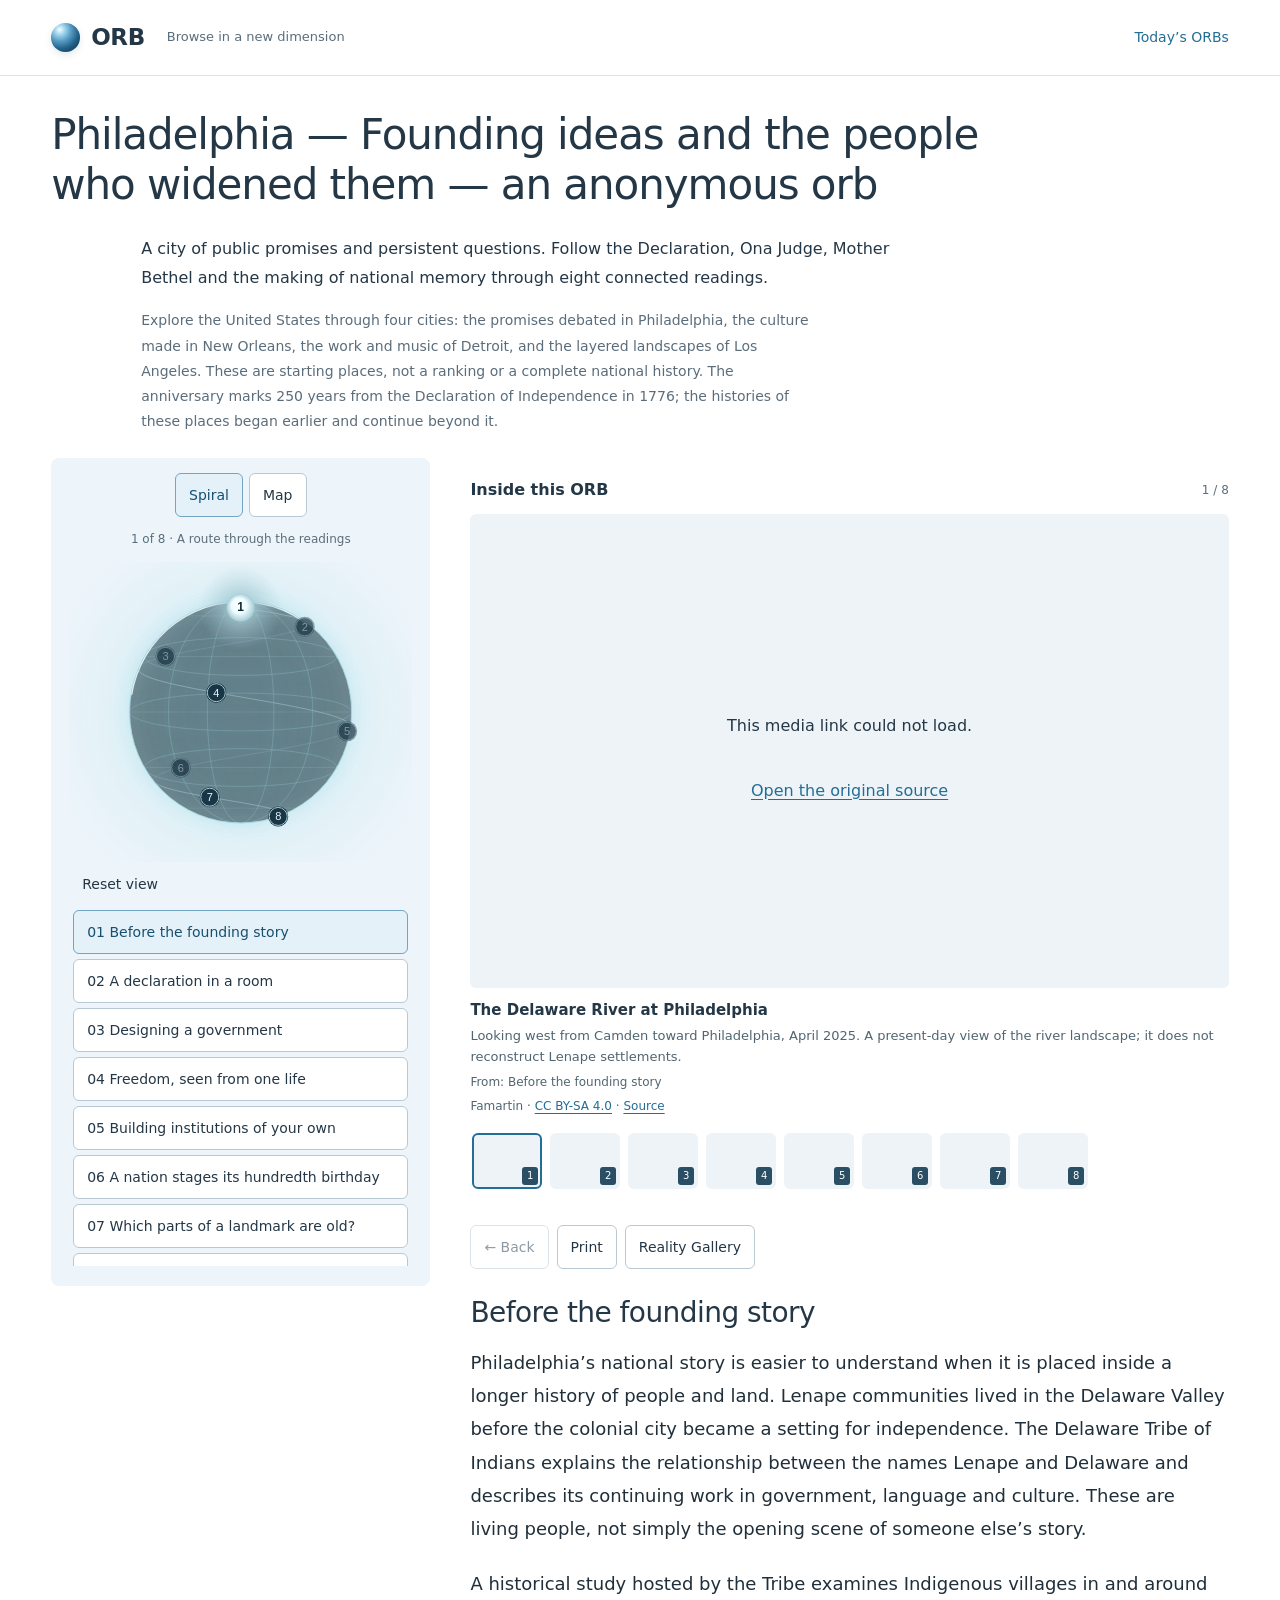
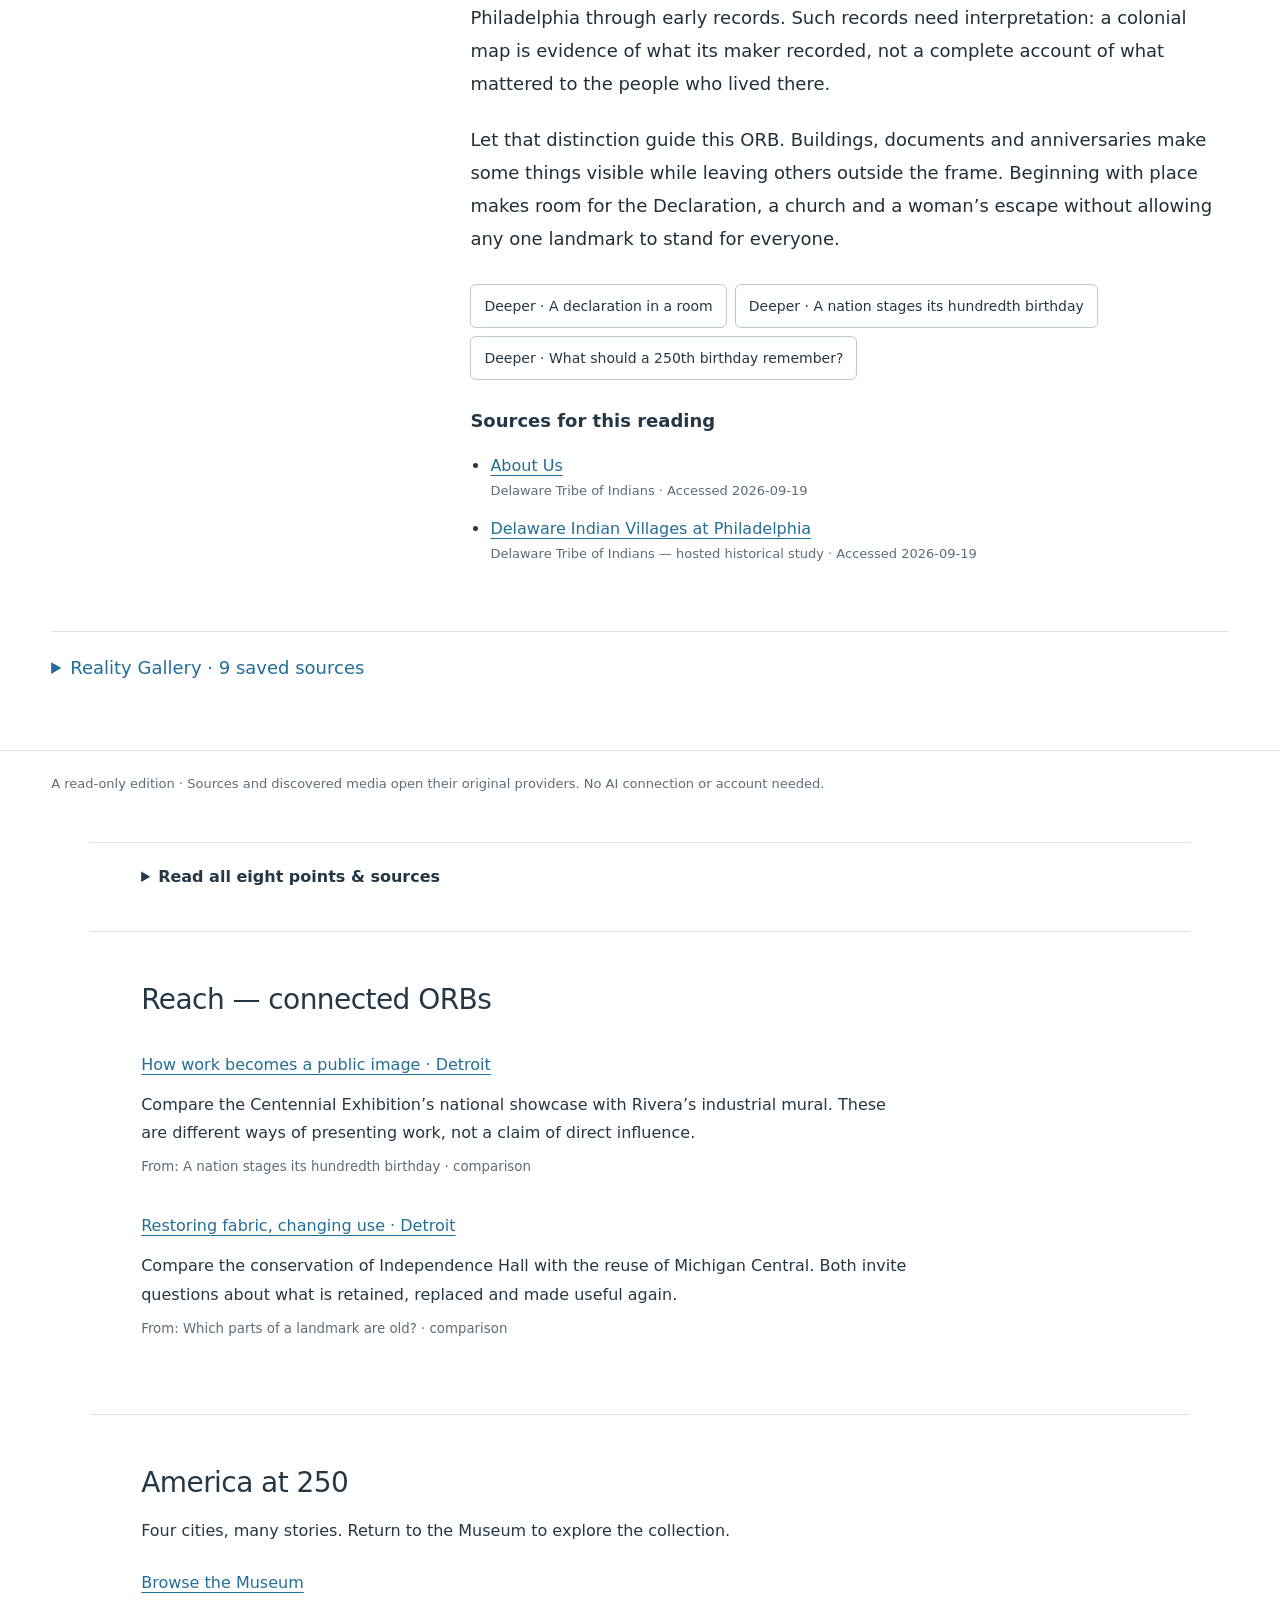
==== commit 91f30c89: "Add a reviewed image to every Philadelphia reading" ====
--- a/index.html
+++ b/index.html
@@ -1 +1,18 @@
-<!doctype html><html lang="en"><head><meta charset="utf-8"><meta name="viewport" content="width=device-width,initial-scale=1"><meta name="description" content="A city of public promises and persistent questions. Follow the Declaration, Ona Judge, Mother Bethel and the making of national memory through eight connected readings."><meta name="theme-color" content="#edf5fa"><title>Philadelphia — Founding ideas and the people who widened them · Orbiversity</title><link rel="stylesheet" href="museum-reader.css"><link rel="stylesheet" href="city-reader.css"><link rel="canonical" href="https://orbiversity.com/us250-philadelphia/"><link rel="icon" href="data:,"></head><body><div id="static-reader"><header><a href="https://orbiversity.com/orb-archive/">Orbiversity</a><a href="https://orbiversity.com/orb-archive/#todays-orbs">Today’s ORBs</a></header><h1>Philadelphia — Founding ideas and the people who widened them</h1><section class="city-introduction"><p>A city of public promises and persistent questions. Follow the Declaration, Ona Judge, Mother Bethel and the making of national memory through eight connected readings.</p><p>Explore the United States through four cities: the promises debated in Philadelphia, the culture made in New Orleans, the work and music of Detroit, and the layered landscapes of Los Angeles. These are starting places, not a ranking or a complete national history. The anniversary marks 250 years from the Declaration of Independence in 1776; the histories of these places began earlier and continue beyond it.</p></section><nav class="city-static-index" aria-label="All eight readings"><a href="#us250-philadelphia-p01">Before the founding story</a><a href="#us250-philadelphia-p02">A declaration in a room</a><a href="#us250-philadelphia-p03">Designing a government</a><a href="#us250-philadelphia-p04">Freedom, seen from one life</a><a href="#us250-philadelphia-p05">Building institutions of your own</a><a href="#us250-philadelphia-p06">A nation stages its hundredth birthday</a><a href="#us250-philadelphia-p07">Which parts of a landmark are old?</a><a href="#us250-philadelphia-p08">What should a 250th birthday remember?</a></nav><div id="complete-readings"><article id="us250-philadelphia-p01" class="city-full-point"><h2>Before the founding story</h2><p>Philadelphia’s national story is easier to understand when it is placed inside a longer history of people and land. Lenape communities lived in the Delaware Valley before the colonial city became a setting for independence. The Delaware Tribe of Indians explains the relationship between the names Lenape and Delaware and describes its continuing work in government, language and culture. These are living people, not simply the opening scene of someone else’s story.</p><p>A historical study hosted by the Tribe examines Indigenous villages in and around Philadelphia through early records. Such records need interpretation: a colonial map is evidence of what its maker recorded, not a complete account of what mattered to the people who lived there.</p><p>Let that distinction guide this ORB. Buildings, documents and anniversaries make some things visible while leaving others outside the frame. Beginning with place makes room for the Declaration, a church and a woman’s escape without allowing any one landmark to stand for everyone.</p><h3>Sources for this reading</h3><ul class="city-sources"><li><a href="https://delawaretribe.org/about-us/">About Us</a><small>Delaware Tribe of Indians · Accessed 2026-09-19</small></li><li><a href="https://delawaretribe.org/wp-content/uploads/IndVillagesPhilly-Wes2.pdf">Delaware Indian Villages at Philadelphia</a><small>Delaware Tribe of Indians — hosted historical study · Accessed 2026-09-19</small></li></ul></article><article id="us250-philadelphia-p02" class="city-full-point"><h2>A declaration in a room</h2><p>On July 4, 1776, the Continental Congress adopted the Declaration of Independence. The familiar engrossed parchment was signed beginning on August 2; adoption and signing were related events, not one single moment. A document that seems fixed in a display case emerged through drafting, debate, printing and circulation.</p><p>Its political argument joined a claim about human equality to a statement that the colonies would be independent states. That combination helps explain its enduring importance: it announced a particular break with Britain while using language that later readers could apply more widely. Reading its words is different from assuming everyone in 1776 enjoyed the freedom they described.</p><p>For this collection, the useful question is what people did with a promise once it existed in public. Follow the Constitution to examine institutional design, or Ona Judge to encounter freedom as a decision made under danger. The distance between an ideal and a life is part of the history.</p><h3>Sources for this reading</h3><ul class="city-sources"><li><a href="https://www.archives.gov/milestone-documents/declaration-of-independence">Declaration of Independence (1776)</a><small>National Archives · Accessed 2026-09-19</small></li></ul></article><article id="us250-philadelphia-p03" class="city-full-point"><h2>Designing a government</h2><p>Declaring independence did not, by itself, specify how a national government would make laws, execute them or judge disputes. The Constitution signed in 1787 addressed a different task: assigning powers and creating institutions. Its first three articles establish legislative, executive and judicial branches. A reader can follow those divisions in the document itself rather than treating “the founders” as a single voice.</p><p>Institutional design also records limits and compromises. The original text included provisions protecting slavery’s interests, even without using the word slavery. A structure can distribute authority while still excluding people from its benefits. Later amendments are therefore part of the constitutional story, not merely footnotes to a finished achievement.</p><p>Try reading one provision as a practical arrangement: who receives power, who checks its exercise, and whose position is left unresolved? Philadelphia offers both an inspiring act of political invention and a document that invites close examination of what was built into it.</p><h3>Sources for this reading</h3><ul class="city-sources"><li><a href="https://www.archives.gov/milestone-documents/constitution">Constitution of the United States (1787)</a><small>National Archives · Accessed 2026-09-19</small></li></ul></article><article id="us250-philadelphia-p04" class="city-full-point"><h2>Freedom, seen from one life</h2><p>In May 1796, Ona Judge escaped enslavement at the President’s House in Philadelphia. She had served in George and Martha Washington’s household. The National Park Service traces her departure and subsequent life in New Hampshire, including the continuing threat posed by attempts to return her to slavery.</p><p>Her story changes the scale of the city’s founding narrative. Here, freedom is not a word on a public document or a quality attributed to an entire nation. It is something a person pursued, with consequences for her work, family and safety. Her survival and choices belong at the center of the account; the household she left supplies context rather than the sole reason she matters.</p><p>This reading does not depend on the contents of any present-day exhibition panel. It points to a documented life. Set it beside the Declaration and ask a precise question: what does the language of liberty look like when read from the position of someone denied it?</p><h3>Sources for this reading</h3><ul class="city-sources"><li><a href="https://home.nps.gov/articles/independence-oneyjudge.htm">Ona Judge Escapes to Freedom</a><small>National Park Service · Accessed 2026-09-19</small></li></ul></article><article id="us250-philadelphia-p05" class="city-full-point"><h2>Building institutions of your own</h2><p>Mother Bethel’s own history describes the conversion of a blacksmith’s shop into a place of worship and its dedication in 1794. The congregation’s successive buildings tell a story of institution-building: a community making durable space for religious life and collective purpose. Richard Allen’s role matters, but the congregation is more than the biography of one founder.</p><p>Sarah Allen widens the view. The National Park Service’s account connects her with care during Philadelphia’s yellow-fever crisis and with antislavery work. Attending to that work helps recover the households, relationships and practical support behind a public institution.</p><p>A useful way to read this history is to ask what people could accomplish together that they could not accomplish alone. A building provided a meeting place; sustained organization provided continuity. The city’s contribution to American civic life includes people creating their own institutions when existing ones denied them equal standing. Follow the sources to keep those contributions specific.</p><h3>Sources for this reading</h3><ul class="city-sources"><li><a href="https://motherbethel.org/mother-bethel-the-four-churches/">Mother Bethel: The Four Churches</a><small>Mother Bethel AME Church · Accessed 2026-09-19</small></li><li><a href="https://www.nps.gov/articles/000/inde-sarah-allen-1849.htm">Sarah Allen, 1849</a><small>National Park Service · Accessed 2026-09-19</small></li></ul></article><article id="us250-philadelphia-p06" class="city-full-point"><h2>A nation stages its hundredth birthday</h2><p>Philadelphia hosted the Centennial Exposition in 1876, one hundred years after the Declaration. The Library of Congress preserves photographs and other visual material from the exhibition. These offer an opportunity to examine how a country presents itself: what it displays, how it arranges a visitor’s attention, and what it treats as an achievement.</p><p>Choose one image from the collection and begin with what is actually visible. Is it a building, an exhibit, a crowd or a carefully arranged view? A photograph can document an object while also participating in the celebration around it. Its date, caption and maker help determine what it can support.</p><p>The interpretive question is larger than whether the exhibition looked impressive. Which version of the nation did it make easy to see? Which experiences would require a different source? An anniversary is itself a historical object. That idea will reappear in Detroit, where Rivera’s murals make work visible through an artist’s choices.</p><h3>Sources for this reading</h3><ul class="city-sources"><li><a href="https://www.loc.gov/free-to-use/centennial-exposition-1876/">Centennial Exposition, 1876</a><small>Library of Congress · Accessed 2026-09-19</small></li></ul></article><article id="us250-philadelphia-p07" class="city-full-point"><h2>Which parts of a landmark are old?</h2><p>Independence Hall is a historic building with a history of alteration and restoration. The National Park Service’s architectural account describes changes made after the founding period, including a nineteenth-century replacement of the tower and later efforts to recover earlier appearances. The building encountered by a visitor is not an untouched room preserved outside time.</p><p>That does not make it less valuable. It makes preservation another story to read. A restorer must decide which period to represent, which physical evidence to trust and how to handle missing fabric. An archival picture, a reconstructed feature and surviving material answer different questions.</p><p>Look at a dated image beside a present-day view and identify one feature whose history you can verify. This small exercise makes a large principle tangible: public memory is maintained through decisions. The people who preserve a landmark help shape how later generations encounter it, just as the people who once worked inside shaped its first meanings.</p><h3>Sources for this reading</h3><ul class="city-sources"><li><a href="https://www.nps.gov/inde/learn/historyculture/places-independencehall-architecture.htm">Independence Hall: Architecture</a><small>National Park Service · Accessed 2026-09-19</small></li></ul></article><article id="us250-philadelphia-p08" class="city-full-point"><h2>What should a 250th birthday remember?</h2><p>The 250-year anniversary invites a choice about attention. One possible celebration centers the achievement of independence. Another follows the ways people tried to widen the freedom it promised. The readings in this ORB suggest that these approaches can be held together through specific evidence rather than an uncomplicated verdict about the past.</p><p>You have encountered a national document, a government’s design, Ona Judge’s decision, a community institution and the later preservation of a founding landmark. They are different kinds of historical evidence. No single one can do the work of all the others.</p><p>Here is an editorial invitation, not a claim of public consensus: choose one person, object or place that deserves a larger role in the next telling of Philadelphia’s story. Explain what your source shows and what it leaves uncertain. A thoughtful celebration can express gratitude for what people made while remaining curious about who is still missing from the picture.</p><h3>Sources for this reading</h3><ul class="city-sources"><li><a href="https://www.archives.gov/milestone-documents/declaration-of-independence">Declaration of Independence (1776)</a><small>National Archives · Accessed 2026-09-19</small></li><li><a href="https://www.loc.gov/free-to-use/centennial-exposition-1876/">Centennial Exposition, 1876</a><small>Library of Congress · Accessed 2026-09-19</small></li></ul></article></div><section class="city-reaches"><h2>Reach — connected ORBs</h2><ul><li><a href="https://orbiversity.com/us250-detroit/#us250-detroit-p04">How work becomes a public image · Detroit</a><p>Compare the Centennial Exhibition’s national showcase with Rivera’s industrial mural. These are different ways of presenting work, not a claim of direct influence.</p><small>From: A nation stages its hundredth birthday · comparison</small></li><li><a href="https://orbiversity.com/us250-detroit/#us250-detroit-p07">Restoring fabric, changing use · Detroit</a><p>Compare the conservation of Independence Hall with the reuse of Michigan Central. Both invite questions about what is retained, replaced and made useful again.</p><small>From: Which parts of a landmark are old? · comparison</small></li></ul></section><section class="city-collection"><h2>America at 250</h2><p>Four cities, many stories. Return to the Museum to explore the collection.</p><a href="https://orbiversity.com/orb-archive/#todays-orbs">Browse the Museum</a></section></div><script type="application/json" id="orb-data">{"content":{"contentVersion":2,"title":"Philadelphia — Founding ideas and the people who widened them","scope":"A city of public promises and persistent questions. Follow the Declaration, Ona Judge, Mother Bethel and the making of national memory through eight connected readings.","visualQuery":"philadelphia","intent":{"subject":"Philadelphia — Founding ideas and the people who widened them","direction":"Explore eight city histories through people, places and evidence.","perspective":"A curious visitor to America at 250; celebration with historical context.","origins":{"subject":"stated","direction":"inferred","perspective":"inferred"}},"form":"explore","axes":{"x":{"negative":"","positive":"","active":false,"reason":"No unsupported spatial contrast or chronology is assigned."},"y":{"negative":"","positive":"","active":false,"reason":"No unsupported spatial contrast or chronology is assigned."},"z":{"negative":"","positive":"","active":false,"reason":"No unsupported spatial contrast or chronology is assigned."}},"readings":[{"id":"us250-philadelphia-p01","label":"Before the founding story","text":"Philadelphia’s national story is easier to understand when it is placed inside a longer history of people and land. Lenape communities lived in the Delaware Valley before the colonial city became a setting for independence. The Delaware Tribe of Indians explains the relationship between the names Lenape and Delaware and describes its continuing work in government, language and culture. These are living people, not simply the opening scene of someone else’s story.\n\nA historical study hosted by the Tribe examines Indigenous villages in and around Philadelphia through early records. Such records need interpretation: a colonial map is evidence of what its maker recorded, not a complete account of what mattered to the people who lived there.\n\nLet that distinction guide this ORB. Buildings, documents and anniversaries make some things visible while leaving others outside the frame. Beginning with place makes room for the Declaration, a church and a woman’s escape without allowing any one landmark to stand for everyone.","kind":"fact","speaker":"","learn":"","visualQuery":"Philadelphia Delaware River","visualBrief":{"subject":"Philadelphia Delaware River","context":"Real source imagery related to the named place or object. Read captions for date and exact subject.","role":"subject","avoid":"Generated portraits, generic substitute skylines or a modern photograph presented as historical evidence."},"coordinates":{"x":null,"y":null,"z":null},"placementReason":"Broad city/place context; entry to the authored reading tree.","parent":-1,"next":-1},{"id":"us250-philadelphia-p02","label":"A declaration in a room","text":"On July 4, 1776, the Continental Congress adopted the Declaration of Independence. The familiar engrossed parchment was signed beginning on August 2; adoption and signing were related events, not one single moment. A document that seems fixed in a display case emerged through drafting, debate, printing and circulation.\n\nIts political argument joined a claim about human equality to a statement that the colonies would be independent states. That combination helps explain its enduring importance: it announced a particular break with Britain while using language that later readers could apply more widely. Reading its words is different from assuming everyone in 1776 enjoyed the freedom they described.\n\nFor this collection, the useful question is what people did with a promise once it existed in public. Follow the Constitution to examine institutional design, or Ona Judge to encounter freedom as a decision made under danger. The distance between an ideal and a life is part of the history.","kind":"fact","speaker":"","learn":"","visualQuery":"Independence Hall Philadelphia","visualBrief":{"subject":"Independence Hall Philadelphia","context":"Real source imagery related to the named place or object. Read captions for date and exact subject.","role":"subject","avoid":"Generated portraits, generic substitute skylines or a modern photograph presented as historical evidence."},"coordinates":{"x":null,"y":null,"z":null},"placementReason":"A named case within the city context or its stated broader point.","parent":0,"next":-1},{"id":"us250-philadelphia-p03","label":"Designing a government","text":"Declaring independence did not, by itself, specify how a national government would make laws, execute them or judge disputes. The Constitution signed in 1787 addressed a different task: assigning powers and creating institutions. Its first three articles establish legislative, executive and judicial branches. A reader can follow those divisions in the document itself rather than treating “the founders” as a single voice.\n\nInstitutional design also records limits and compromises. The original text included provisions protecting slavery’s interests, even without using the word slavery. A structure can distribute authority while still excluding people from its benefits. Later amendments are therefore part of the constitutional story, not merely footnotes to a finished achievement.\n\nTry reading one provision as a practical arrangement: who receives power, who checks its exercise, and whose position is left unresolved? Philadelphia offers both an inspiring act of political invention and a document that invites close examination of what was built into it.","kind":"fact","speaker":"","learn":"","visualQuery":"United States Constitution document","visualBrief":{"subject":"United States Constitution document","context":"Real source imagery related to the named place or object. Read captions for date and exact subject.","role":"subject","avoid":"Generated portraits, generic substitute skylines or a modern photograph presented as historical evidence."},"coordinates":{"x":null,"y":null,"z":null},"placementReason":"A named case within the city context or its stated broader point.","parent":1,"next":-1},{"id":"us250-philadelphia-p04","label":"Freedom, seen from one life","text":"In May 1796, Ona Judge escaped enslavement at the President’s House in Philadelphia. She had served in George and Martha Washington’s household. The National Park Service traces her departure and subsequent life in New Hampshire, including the continuing threat posed by attempts to return her to slavery.\n\nHer story changes the scale of the city’s founding narrative. Here, freedom is not a word on a public document or a quality attributed to an entire nation. It is something a person pursued, with consequences for her work, family and safety. Her survival and choices belong at the center of the account; the household she left supplies context rather than the sole reason she matters.\n\nThis reading does not depend on the contents of any present-day exhibition panel. It points to a documented life. Set it beside the Declaration and ask a precise question: what does the language of liberty look like when read from the position of someone denied it?","kind":"fact","speaker":"","learn":"","visualQuery":"Presidents House Philadelphia","visualBrief":{"subject":"Presidents House Philadelphia","context":"Real source imagery related to the named place or object. Read captions for date and exact subject.","role":"subject","avoid":"Generated portraits, generic substitute skylines or a modern photograph presented as historical evidence."},"coordinates":{"x":null,"y":null,"z":null},"placementReason":"A named case within the city context or its stated broader point.","parent":1,"next":-1},{"id":"us250-philadelphia-p05","label":"Building institutions of your own","text":"Mother Bethel’s own history describes the conversion of a blacksmith’s shop into a place of worship and its dedication in 1794. The congregation’s successive buildings tell a story of institution-building: a community making durable space for religious life and collective purpose. Richard Allen’s role matters, but the congregation is more than the biography of one founder.\n\nSarah Allen widens the view. The National Park Service’s account connects her with care during Philadelphia’s yellow-fever crisis and with antislavery work. Attending to that work helps recover the households, relationships and practical support behind a public institution.\n\nA useful way to read this history is to ask what people could accomplish together that they could not accomplish alone. A building provided a meeting place; sustained organization provided continuity. The city’s contribution to American civic life includes people creating their own institutions when existing ones denied them equal standing. Follow the sources to keep those contributions specific.","kind":"fact","speaker":"","learn":"","visualQuery":"Mother Bethel Philadelphia","visualBrief":{"subject":"Mother Bethel Philadelphia","context":"Real source imagery related to the named place or object. Read captions for date and exact subject.","role":"subject","avoid":"Generated portraits, generic substitute skylines or a modern photograph presented as historical evidence."},"coordinates":{"x":null,"y":null,"z":null},"placementReason":"A named case within the city context or its stated broader point.","parent":1,"next":-1},{"id":"us250-philadelphia-p06","label":"A nation stages its hundredth birthday","text":"Philadelphia hosted the Centennial Exposition in 1876, one hundred years after the Declaration. The Library of Congress preserves photographs and other visual material from the exhibition. These offer an opportunity to examine how a country presents itself: what it displays, how it arranges a visitor’s attention, and what it treats as an achievement.\n\nChoose one image from the collection and begin with what is actually visible. Is it a building, an exhibit, a crowd or a carefully arranged view? A photograph can document an object while also participating in the celebration around it. Its date, caption and maker help determine what it can support.\n\nThe interpretive question is larger than whether the exhibition looked impressive. Which version of the nation did it make easy to see? Which experiences would require a different source? An anniversary is itself a historical object. That idea will reappear in Detroit, where Rivera’s murals make work visible through an artist’s choices.","kind":"fact","speaker":"","learn":"","visualQuery":"Philadelphia Centennial Exhibition 1876","visualBrief":{"subject":"Philadelphia Centennial Exhibition 1876","context":"Real source imagery related to the named place or object. Read captions for date and exact subject.","role":"subject","avoid":"Generated portraits, generic substitute skylines or a modern photograph presented as historical evidence."},"coordinates":{"x":null,"y":null,"z":null},"placementReason":"A named case within the city context or its stated broader point.","parent":0,"next":-1},{"id":"us250-philadelphia-p07","label":"Which parts of a landmark are old?","text":"Independence Hall is a historic building with a history of alteration and restoration. The National Park Service’s architectural account describes changes made after the founding period, including a nineteenth-century replacement of the tower and later efforts to recover earlier appearances. The building encountered by a visitor is not an untouched room preserved outside time.\n\nThat does not make it less valuable. It makes preservation another story to read. A restorer must decide which period to represent, which physical evidence to trust and how to handle missing fabric. An archival picture, a reconstructed feature and surviving material answer different questions.\n\nLook at a dated image beside a present-day view and identify one feature whose history you can verify. This small exercise makes a large principle tangible: public memory is maintained through decisions. The people who preserve a landmark help shape how later generations encounter it, just as the people who once worked inside shaped its first meanings.","kind":"fact","speaker":"","learn":"","visualQuery":"Independence Hall tower","visualBrief":{"subject":"Independence Hall tower","context":"Real source imagery related to the named place or object. Read captions for date and exact subject.","role":"subject","avoid":"Generated portraits, generic substitute skylines or a modern photograph presented as historical evidence."},"coordinates":{"x":null,"y":null,"z":null},"placementReason":"A named case within the city context or its stated broader point.","parent":5,"next":-1},{"id":"us250-philadelphia-p08","label":"What should a 250th birthday remember?","text":"The 250-year anniversary invites a choice about attention. One possible celebration centers the achievement of independence. Another follows the ways people tried to widen the freedom it promised. The readings in this ORB suggest that these approaches can be held together through specific evidence rather than an uncomplicated verdict about the past.\n\nYou have encountered a national document, a government’s design, Ona Judge’s decision, a community institution and the later preservation of a founding landmark. They are different kinds of historical evidence. No single one can do the work of all the others.\n\nHere is an editorial invitation, not a claim of public consensus: choose one person, object or place that deserves a larger role in the next telling of Philadelphia’s story. Explain what your source shows and what it leaves uncertain. A thoughtful celebration can express gratitude for what people made while remaining curious about who is still missing from the picture.","kind":"interpretation","speaker":"","learn":"","visualQuery":"Philadelphia public square","visualBrief":{"subject":"Philadelphia public square","context":"Real source imagery related to the named place or object. Read captions for date and exact subject.","role":"subject","avoid":"Generated portraits, generic substitute skylines or a modern photograph presented as historical evidence."},"coordinates":{"x":null,"y":null,"z":null},"placementReason":"A named case within the city context or its stated broader point.","parent":0,"next":-1}],"edges":[{"from":"us250-philadelphia-p01","to":"us250-philadelphia-p02","relation":"contains","reason":"A specific case within this city’s layered place history.","basis":"interpretation"},{"from":"us250-philadelphia-p02","to":"us250-philadelphia-p03","relation":"contains","reason":"A deeper case within the broader reading.","basis":"interpretation"},{"from":"us250-philadelphia-p02","to":"us250-philadelphia-p04","relation":"contains","reason":"A deeper case within the broader reading.","basis":"interpretation"},{"from":"us250-philadelphia-p02","to":"us250-philadelphia-p05","relation":"contains","reason":"A deeper case within the broader reading.","basis":"interpretation"},{"from":"us250-philadelphia-p01","to":"us250-philadelphia-p06","relation":"contains","reason":"A specific case within this city’s layered place history.","basis":"interpretation"},{"from":"us250-philadelphia-p06","to":"us250-philadelphia-p07","relation":"contains","reason":"A deeper case within the broader reading.","basis":"interpretation"},{"from":"us250-philadelphia-p01","to":"us250-philadelphia-p08","relation":"contains","reason":"A specific case within this city’s layered place history.","basis":"interpretation"}],"speakers":[],"seam":{"title":"","text":"","readings":[]},"theme":{"accent":"mist","atmosphere":"The shared Orbiversity pale blue studio."},"courseOrder":[],"neighbors":[],"sources":[{"title":"About Us","url":"https://delawaretribe.org/about-us/","publisher":"Delaware Tribe of Indians","readings":[0]},{"title":"Delaware Indian Villages at Philadelphia","url":"https://delawaretribe.org/wp-content/uploads/IndVillagesPhilly-Wes2.pdf","publisher":"Delaware Tribe of Indians — hosted historical study","readings":[0]},{"title":"Declaration of Independence (1776)","url":"https://www.archives.gov/milestone-documents/declaration-of-independence","publisher":"National Archives","readings":[1,7]},{"title":"Constitution of the United States (1787)","url":"https://www.archives.gov/milestone-documents/constitution","publisher":"National Archives","readings":[2]},{"title":"Ona Judge Escapes to Freedom","url":"https://home.nps.gov/articles/independence-oneyjudge.htm","publisher":"National Park Service","readings":[3]},{"title":"Mother Bethel: The Four Churches","url":"https://motherbethel.org/mother-bethel-the-four-churches/","publisher":"Mother Bethel AME Church","readings":[4]},{"title":"Sarah Allen, 1849","url":"https://www.nps.gov/articles/000/inde-sarah-allen-1849.htm","publisher":"National Park Service","readings":[4]},{"title":"Centennial Exposition, 1876","url":"https://www.loc.gov/free-to-use/centennial-exposition-1876/","publisher":"Library of Congress","readings":[5,7]},{"title":"Independence Hall: Architecture","url":"https://www.nps.gov/inde/learn/historyculture/places-independencehall-architecture.htm","publisher":"National Park Service","readings":[6]}]},"language":"en","museum":{"attribution":"anonymous","category":"History & Culture","tags":["United States","America at 250","philadelphia"],"library":[{"title":"About Us","url":"https://delawaretribe.org/about-us/","type":"Historical source","publisher":"Delaware Tribe of Indians","nodes":["us250-philadelphia-p01"]},{"title":"Delaware Indian Villages at Philadelphia","url":"https://delawaretribe.org/wp-content/uploads/IndVillagesPhilly-Wes2.pdf","type":"Historical source","publisher":"Delaware Tribe of Indians — hosted historical study","nodes":["us250-philadelphia-p01"]},{"title":"Declaration of Independence (1776)","url":"https://www.archives.gov/milestone-documents/declaration-of-independence","type":"Historical source","publisher":"National Archives","nodes":["us250-philadelphia-p02","us250-philadelphia-p08"]},{"title":"Constitution of the United States (1787)","url":"https://www.archives.gov/milestone-documents/constitution","type":"Historical source","publisher":"National Archives","nodes":["us250-philadelphia-p03"]},{"title":"Ona Judge Escapes to Freedom","url":"https://home.nps.gov/articles/independence-oneyjudge.htm","type":"Historical source","publisher":"National Park Service","nodes":["us250-philadelphia-p04"]},{"title":"Mother Bethel: The Four Churches","url":"https://motherbethel.org/mother-bethel-the-four-churches/","type":"Historical source","publisher":"Mother Bethel AME Church","nodes":["us250-philadelphia-p05"]},{"title":"Sarah Allen, 1849","url":"https://www.nps.gov/articles/000/inde-sarah-allen-1849.htm","type":"Historical source","publisher":"National Park Service","nodes":["us250-philadelphia-p05"]},{"title":"Centennial Exposition, 1876","url":"https://www.loc.gov/free-to-use/centennial-exposition-1876/","type":"Historical source","publisher":"Library of Congress","nodes":["us250-philadelphia-p06","us250-philadelphia-p08"]},{"title":"Independence Hall: Architecture","url":"https://www.nps.gov/inde/learn/historyculture/places-independencehall-architecture.htm","type":"Historical source","publisher":"National Park Service","nodes":["us250-philadelphia-p07"]}],"audio":[]},"reaches":[{"sourcePoint":{"id":"us250-philadelphia-p06","title":"A nation stages its hundredth birthday"},"target":{"id":"us250-detroit","url":"https://orbiversity.com/us250-detroit/","topic":"Detroit — Making things, making music, remaking a city"},"relation":"comparison","reason":"Compare the Centennial Exhibition’s national showcase with Rivera’s industrial mural. These are different ways of presenting work, not a claim of direct influence.","evidence":[{"url":"https://www.loc.gov/free-to-use/centennial-exposition-1876/","title":"Centennial Exposition, 1876"},{"url":"https://dia.org/riveracourt","title":"Rivera Court"}]},{"sourcePoint":{"id":"us250-philadelphia-p07","title":"Which parts of a landmark are old?"},"target":{"id":"us250-detroit","url":"https://orbiversity.com/us250-detroit/","topic":"Detroit — Making things, making music, remaking a city"},"relation":"comparison","reason":"Compare the conservation of Independence Hall with the reuse of Michigan Central. Both invite questions about what is retained, replaced and made useful again.","evidence":[{"url":"https://www.nps.gov/inde/learn/historyculture/places-independencehall-architecture.htm","title":"Independence Hall: Architecture"},{"url":"https://michigancentral.com/a-new-beginning-ford-to-reopen-michigan-central-station-after-multi-year-historic-restoration/","title":"A New Beginning: Ford to Reopen Michigan Central Station"}]}],"readingImages":[{"src":"https://orbiversity.com/us250-philadelphia/photo.jpg","source":"https://commons.wikimedia.org/wiki/File:Independece_hall.jpg","title":"Independence Hall — historic postcard","caption":"Historic Independence Hall postcard; date not recorded. This is not a view of Philadelphia in 1776.","credit":"Sabold-Herb Co.","license":"Public domain","licenseURL":"https://creativecommons.org/publicdomain/mark/1.0/","node":"us250-philadelphia-p02","generated":false}]}</script><script type="application/json" id="city-metadata">{"id":"us250-philadelphia","title":"Philadelphia — Founding ideas and the people who widened them","summary":"A city of public promises and persistent questions. Follow the Declaration, Ona Judge, Mother Bethel and the making of national memory through eight connected readings.","collection":"America at 250 — Four Cities, Many Stories","pointCount":8,"language":"en","canonical":"https://orbiversity.com/us250-philadelphia/","publicationStatus":"published","idMapping":[{"draftId":"us250-philadelphia.p01","id":"us250-philadelphia-p01"},{"draftId":"us250-philadelphia.p02","id":"us250-philadelphia-p02"},{"draftId":"us250-philadelphia.p03","id":"us250-philadelphia-p03"},{"draftId":"us250-philadelphia.p04","id":"us250-philadelphia-p04"},{"draftId":"us250-philadelphia.p05","id":"us250-philadelphia-p05"},{"draftId":"us250-philadelphia.p06","id":"us250-philadelphia-p06"},{"draftId":"us250-philadelphia.p07","id":"us250-philadelphia-p07"},{"draftId":"us250-philadelphia.p08","id":"us250-philadelphia-p08"}],"sourceRegister":[{"id":"lenape","title":"About Us","publisher":"Delaware Tribe of Indians","url":"https://delawaretribe.org/about-us/","accessedAt":"2026-09-19"},{"id":"philly-land","title":"Delaware Indian Villages at Philadelphia","publisher":"Delaware Tribe of Indians — hosted historical study","url":"https://delawaretribe.org/wp-content/uploads/IndVillagesPhilly-Wes2.pdf","accessedAt":"2026-09-19"},{"id":"declaration","title":"Declaration of Independence (1776)","publisher":"National Archives","url":"https://www.archives.gov/milestone-documents/declaration-of-independence","accessedAt":"2026-09-19"},{"id":"constitution","title":"Constitution of the United States (1787)","publisher":"National Archives","url":"https://www.archives.gov/milestone-documents/constitution","accessedAt":"2026-09-19"},{"id":"ona","title":"Ona Judge Escapes to Freedom","publisher":"National Park Service","url":"https://home.nps.gov/articles/independence-oneyjudge.htm","accessedAt":"2026-09-19"},{"id":"bethel","title":"Mother Bethel: The Four Churches","publisher":"Mother Bethel AME Church","url":"https://motherbethel.org/mother-bethel-the-four-churches/","accessedAt":"2026-09-19"},{"id":"sarah","title":"Sarah Allen, 1849","publisher":"National Park Service","url":"https://www.nps.gov/articles/000/inde-sarah-allen-1849.htm","accessedAt":"2026-09-19"},{"id":"centennial","title":"Centennial Exposition, 1876","publisher":"Library of Congress","url":"https://www.loc.gov/free-to-use/centennial-exposition-1876/","accessedAt":"2026-09-19"},{"id":"hall","title":"Independence Hall: Architecture","publisher":"National Park Service","url":"https://www.nps.gov/inde/learn/historyculture/places-independencehall-architecture.htm","accessedAt":"2026-09-19"}],"sourcePointAssignments":[{"id":"us250-philadelphia-p01","sourceIds":["lenape","philly-land"]},{"id":"us250-philadelphia-p02","sourceIds":["declaration"]},{"id":"us250-philadelphia-p03","sourceIds":["constitution"]},{"id":"us250-philadelphia-p04","sourceIds":["ona"]},{"id":"us250-philadelphia-p05","sourceIds":["bethel","sarah"]},{"id":"us250-philadelphia-p06","sourceIds":["centennial"]},{"id":"us250-philadelphia-p07","sourceIds":["hall"]},{"id":"us250-philadelphia-p08","sourceIds":["declaration","centennial"]}],"authorship":"Original text authored with Codex for the owner; anonymous public credit.","media":{"included":[{"src":"https://orbiversity.com/us250-philadelphia/photo.jpg","source":"https://commons.wikimedia.org/wiki/File:Independece_hall.jpg","title":"Independence Hall — historic postcard","caption":"Historic Independence Hall postcard; date not recorded. This is not a view of Philadelphia in 1776.","credit":"Sabold-Herb Co.","license":"Public domain","licenseURL":"https://creativecommons.org/publicdomain/mark/1.0/","node":"us250-philadelphia-p02","generated":false}],"generated":[],"note":"One credited documentary image. No narration or video was supplied."},"checkedConnections":[{"sourcePoint":{"id":"us250-philadelphia-p06","title":"A nation stages its hundredth birthday"},"target":{"id":"us250-detroit","url":"https://orbiversity.com/us250-detroit/","topic":"Detroit — Making things, making music, remaking a city"},"targetPoint":"us250-detroit-p04","relation":"comparison","label":"How work becomes a public image","reason":"Compare the Centennial Exhibition’s national showcase with Rivera’s industrial mural. These are different ways of presenting work, not a claim of direct influence.","evidence":[{"url":"https://www.loc.gov/free-to-use/centennial-exposition-1876/","title":"Centennial Exposition, 1876"},{"url":"https://dia.org/riveracourt","title":"Rivera Court"}]},{"sourcePoint":{"id":"us250-philadelphia-p07","title":"Which parts of a landmark are old?"},"target":{"id":"us250-detroit","url":"https://orbiversity.com/us250-detroit/","topic":"Detroit — Making things, making music, remaking a city"},"targetPoint":"us250-detroit-p07","relation":"comparison","label":"Restoring fabric, changing use","reason":"Compare the conservation of Independence Hall with the reuse of Michigan Central. Both invite questions about what is retained, replaced and made useful again.","evidence":[{"url":"https://www.nps.gov/inde/learn/historyculture/places-independencehall-architecture.htm","title":"Independence Hall: Architecture"},{"url":"https://michigancentral.com/a-new-beginning-ford-to-reopen-michigan-central-station-after-multi-year-historic-restoration/","title":"A New Beginning: Ford to Reopen Michigan Central Station"}]}]}</script><script type="application/json" id="orb-reaches">{"schemaVersion":1,"reaches":[{"sourcePoint":{"id":"us250-philadelphia-p06","title":"A nation stages its hundredth birthday"},"target":{"id":"us250-detroit","url":"https://orbiversity.com/us250-detroit/","topic":"Detroit — Making things, making music, remaking a city"},"relation":"comparison","reason":"Compare the Centennial Exhibition’s national showcase with Rivera’s industrial mural. These are different ways of presenting work, not a claim of direct influence.","evidence":[{"url":"https://www.loc.gov/free-to-use/centennial-exposition-1876/","title":"Centennial Exposition, 1876"},{"url":"https://dia.org/riveracourt","title":"Rivera Court"}]},{"sourcePoint":{"id":"us250-philadelphia-p07","title":"Which parts of a landmark are old?"},"target":{"id":"us250-detroit","url":"https://orbiversity.com/us250-detroit/","topic":"Detroit — Making things, making music, remaking a city"},"relation":"comparison","reason":"Compare the conservation of Independence Hall with the reuse of Michigan Central. Both invite questions about what is retained, replaced and made useful again.","evidence":[{"url":"https://www.nps.gov/inde/learn/historyculture/places-independencehall-architecture.htm","title":"Independence Hall: Architecture"},{"url":"https://michigancentral.com/a-new-beginning-ford-to-reopen-michigan-central-station-after-multi-year-historic-restoration/","title":"A New Beginning: Ford to Reopen Michigan Central Station"}]}]}</script><script src="museum-reader-runtime.js"></script><script type="module" src="city-reader.mjs"></script></body></html>+<!doctype html><html lang="en"><head><meta charset="utf-8"><meta name="viewport" content="width=device-width,initial-scale=1"><meta name="description" content="A city of public promises and persistent questions. Follow the Declaration, Ona Judge, Mother Bethel and the making of national memory through eight connected readings."><meta name="theme-color" content="#edf5fa"><title>Philadelphia — Founding ideas and the people who widened them · Orbiversity</title><link rel="stylesheet" href="museum-reader.css"><link rel="stylesheet" href="city-reader.css"><link rel="canonical" href="https://orbiversity.com/us250-philadelphia/"><link rel="icon" href="data:,">
+<!-- orb-discovery:start -->
+<meta property="og:site_name" content="Orbiversity">
+<meta property="og:type" content="article">
+<meta property="og:title" content="Philadelphia — Founding ideas and the people who widened them">
+<meta property="og:description" content="A city of public promises and persistent questions. Follow the Declaration, Ona Judge, Mother Bethel and the making of national memory through eight connected readings.">
+<meta property="og:url" content="https://orbiversity.com/us250-philadelphia/">
+<meta property="og:image" content="https://orbiversity.com/us250-philadelphia/photo.jpg">
+<meta property="og:image:alt" content="Philadelphia — Founding ideas and the people who widened them">
+<meta name="twitter:card" content="summary_large_image">
+<meta name="twitter:title" content="Philadelphia — Founding ideas and the people who widened them">
+<meta name="twitter:description" content="A city of public promises and persistent questions. Follow the Declaration, Ona Judge, Mother Bethel and the making of national memory through eight connected readings.">
+<meta name="twitter:image" content="https://orbiversity.com/us250-philadelphia/photo.jpg">
+<meta name="twitter:image:alt" content="Philadelphia — Founding ideas and the people who widened them">
+<script type="application/ld+json">{"@context":"https://schema.org","@type":"LearningResource","@id":"https://orbiversity.com/us250-philadelphia/#guide","url":"https://orbiversity.com/us250-philadelphia/","name":"Philadelphia — Founding ideas and the people who widened them","description":"A city of public promises and persistent questions. Follow the Declaration, Ona Judge, Mother Bethel and the making of national memory through eight connected readings.","inLanguage":"en","learningResourceType":"Interactive history guide","isAccessibleForFree":true,"image":"https://orbiversity.com/us250-philadelphia/photo.jpg","about":{"@type":"Place","name":"philadelphia"},"isPartOf":{"@type":"CollectionPage","name":"Orbiversity — HTML Orb Museum","url":"https://orbiversity.com/orb-archive/"},"datePublished":"2026-09-19"}</script>
+<script type="module" src="https://orbiversity.com/orb-analytics.mjs"></script>
+<!-- orb-discovery:end -->
+</head><body><div id="static-reader"><header><a href="https://orbiversity.com/orb-archive/">Orbiversity</a><a href="https://orbiversity.com/orb-archive/#todays-orbs">Today’s ORBs</a></header><h1>Philadelphia — Founding ideas and the people who widened them</h1><section class="city-introduction"><p>A city of public promises and persistent questions. Follow the Declaration, Ona Judge, Mother Bethel and the making of national memory through eight connected readings.</p><p>Explore the United States through four cities: the promises debated in Philadelphia, the culture made in New Orleans, the work and music of Detroit, and the layered landscapes of Los Angeles. These are starting places, not a ranking or a complete national history. The anniversary marks 250 years from the Declaration of Independence in 1776; the histories of these places began earlier and continue beyond it.</p></section><nav class="city-static-index" aria-label="All eight readings"><a href="#us250-philadelphia-p01">Before the founding story</a><a href="#us250-philadelphia-p02">A declaration in a room</a><a href="#us250-philadelphia-p03">Designing a government</a><a href="#us250-philadelphia-p04">Freedom, seen from one life</a><a href="#us250-philadelphia-p05">Building institutions of your own</a><a href="#us250-philadelphia-p06">A nation stages its hundredth birthday</a><a href="#us250-philadelphia-p07">Which parts of a landmark are old?</a><a href="#us250-philadelphia-p08">What should a 250th birthday remember?</a></nav><div id="complete-readings"><article id="us250-philadelphia-p01" class="city-full-point"><h2>Before the founding story</h2><p>Philadelphia’s national story is easier to understand when it is placed inside a longer history of people and land. Lenape communities lived in the Delaware Valley before the colonial city became a setting for independence. The Delaware Tribe of Indians explains the relationship between the names Lenape and Delaware and describes its continuing work in government, language and culture. These are living people, not simply the opening scene of someone else’s story.</p><p>A historical study hosted by the Tribe examines Indigenous villages in and around Philadelphia through early records. Such records need interpretation: a colonial map is evidence of what its maker recorded, not a complete account of what mattered to the people who lived there.</p><p>Let that distinction guide this ORB. Buildings, documents and anniversaries make some things visible while leaving others outside the frame. Beginning with place makes room for the Declaration, a church and a woman’s escape without allowing any one landmark to stand for everyone.</p><h3>Sources for this reading</h3><ul class="city-sources"><li><a href="https://delawaretribe.org/about-us/">About Us</a><small>Delaware Tribe of Indians · Accessed 2026-09-19</small></li><li><a href="https://delawaretribe.org/wp-content/uploads/IndVillagesPhilly-Wes2.pdf">Delaware Indian Villages at Philadelphia</a><small>Delaware Tribe of Indians — hosted historical study · Accessed 2026-09-19</small></li></ul></article><article id="us250-philadelphia-p02" class="city-full-point"><h2>A declaration in a room</h2><p>On July 4, 1776, the Continental Congress adopted the Declaration of Independence. The familiar engrossed parchment was signed beginning on August 2; adoption and signing were related events, not one single moment. A document that seems fixed in a display case emerged through drafting, debate, printing and circulation.</p><p>Its political argument joined a claim about human equality to a statement that the colonies would be independent states. That combination helps explain its enduring importance: it announced a particular break with Britain while using language that later readers could apply more widely. Reading its words is different from assuming everyone in 1776 enjoyed the freedom they described.</p><p>For this collection, the useful question is what people did with a promise once it existed in public. Follow the Constitution to examine institutional design, or Ona Judge to encounter freedom as a decision made under danger. The distance between an ideal and a life is part of the history.</p><h3>Sources for this reading</h3><ul class="city-sources"><li><a href="https://www.archives.gov/milestone-documents/declaration-of-independence">Declaration of Independence (1776)</a><small>National Archives · Accessed 2026-09-19</small></li></ul></article><article id="us250-philadelphia-p03" class="city-full-point"><h2>Designing a government</h2><p>Declaring independence did not, by itself, specify how a national government would make laws, execute them or judge disputes. The Constitution signed in 1787 addressed a different task: assigning powers and creating institutions. Its first three articles establish legislative, executive and judicial branches. A reader can follow those divisions in the document itself rather than treating “the founders” as a single voice.</p><p>Institutional design also records limits and compromises. The original text included provisions protecting slavery’s interests, even without using the word slavery. A structure can distribute authority while still excluding people from its benefits. Later amendments are therefore part of the constitutional story, not merely footnotes to a finished achievement.</p><p>Try reading one provision as a practical arrangement: who receives power, who checks its exercise, and whose position is left unresolved? Philadelphia offers both an inspiring act of political invention and a document that invites close examination of what was built into it.</p><h3>Sources for this reading</h3><ul class="city-sources"><li><a href="https://www.archives.gov/milestone-documents/constitution">Constitution of the United States (1787)</a><small>National Archives · Accessed 2026-09-19</small></li></ul></article><article id="us250-philadelphia-p04" class="city-full-point"><h2>Freedom, seen from one life</h2><p>In May 1796, Ona Judge escaped enslavement at the President’s House in Philadelphia. She had served in George and Martha Washington’s household. The National Park Service traces her departure and subsequent life in New Hampshire, including the continuing threat posed by attempts to return her to slavery.</p><p>Her story changes the scale of the city’s founding narrative. Here, freedom is not a word on a public document or a quality attributed to an entire nation. It is something a person pursued, with consequences for her work, family and safety. Her survival and choices belong at the center of the account; the household she left supplies context rather than the sole reason she matters.</p><p>This reading does not depend on the contents of any present-day exhibition panel. It points to a documented life. Set it beside the Declaration and ask a precise question: what does the language of liberty look like when read from the position of someone denied it?</p><h3>Sources for this reading</h3><ul class="city-sources"><li><a href="https://home.nps.gov/articles/independence-oneyjudge.htm">Ona Judge Escapes to Freedom</a><small>National Park Service · Accessed 2026-09-19</small></li></ul></article><article id="us250-philadelphia-p05" class="city-full-point"><h2>Building institutions of your own</h2><p>Mother Bethel’s own history describes the conversion of a blacksmith’s shop into a place of worship and its dedication in 1794. The congregation’s successive buildings tell a story of institution-building: a community making durable space for religious life and collective purpose. Richard Allen’s role matters, but the congregation is more than the biography of one founder.</p><p>Sarah Allen widens the view. The National Park Service’s account connects her with care during Philadelphia’s yellow-fever crisis and with antislavery work. Attending to that work helps recover the households, relationships and practical support behind a public institution.</p><p>A useful way to read this history is to ask what people could accomplish together that they could not accomplish alone. A building provided a meeting place; sustained organization provided continuity. The city’s contribution to American civic life includes people creating their own institutions when existing ones denied them equal standing. Follow the sources to keep those contributions specific.</p><h3>Sources for this reading</h3><ul class="city-sources"><li><a href="https://motherbethel.org/mother-bethel-the-four-churches/">Mother Bethel: The Four Churches</a><small>Mother Bethel AME Church · Accessed 2026-09-19</small></li><li><a href="https://www.nps.gov/articles/000/inde-sarah-allen-1849.htm">Sarah Allen, 1849</a><small>National Park Service · Accessed 2026-09-19</small></li></ul></article><article id="us250-philadelphia-p06" class="city-full-point"><h2>A nation stages its hundredth birthday</h2><p>Philadelphia hosted the Centennial Exposition in 1876, one hundred years after the Declaration. The Library of Congress preserves photographs and other visual material from the exhibition. These offer an opportunity to examine how a country presents itself: what it displays, how it arranges a visitor’s attention, and what it treats as an achievement.</p><p>Choose one image from the collection and begin with what is actually visible. Is it a building, an exhibit, a crowd or a carefully arranged view? A photograph can document an object while also participating in the celebration around it. Its date, caption and maker help determine what it can support.</p><p>The interpretive question is larger than whether the exhibition looked impressive. Which version of the nation did it make easy to see? Which experiences would require a different source? An anniversary is itself a historical object. That idea will reappear in Detroit, where Rivera’s murals make work visible through an artist’s choices.</p><h3>Sources for this reading</h3><ul class="city-sources"><li><a href="https://www.loc.gov/free-to-use/centennial-exposition-1876/">Centennial Exposition, 1876</a><small>Library of Congress · Accessed 2026-09-19</small></li></ul></article><article id="us250-philadelphia-p07" class="city-full-point"><h2>Which parts of a landmark are old?</h2><p>Independence Hall is a historic building with a history of alteration and restoration. The National Park Service’s architectural account describes changes made after the founding period, including a nineteenth-century replacement of the tower and later efforts to recover earlier appearances. The building encountered by a visitor is not an untouched room preserved outside time.</p><p>That does not make it less valuable. It makes preservation another story to read. A restorer must decide which period to represent, which physical evidence to trust and how to handle missing fabric. An archival picture, a reconstructed feature and surviving material answer different questions.</p><p>Look at a dated image beside a present-day view and identify one feature whose history you can verify. This small exercise makes a large principle tangible: public memory is maintained through decisions. The people who preserve a landmark help shape how later generations encounter it, just as the people who once worked inside shaped its first meanings.</p><h3>Sources for this reading</h3><ul class="city-sources"><li><a href="https://www.nps.gov/inde/learn/historyculture/places-independencehall-architecture.htm">Independence Hall: Architecture</a><small>National Park Service · Accessed 2026-09-19</small></li></ul></article><article id="us250-philadelphia-p08" class="city-full-point"><h2>What should a 250th birthday remember?</h2><p>The 250-year anniversary invites a choice about attention. One possible celebration centers the achievement of independence. Another follows the ways people tried to widen the freedom it promised. The readings in this ORB suggest that these approaches can be held together through specific evidence rather than an uncomplicated verdict about the past.</p><p>You have encountered a national document, a government’s design, Ona Judge’s decision, a community institution and the later preservation of a founding landmark. They are different kinds of historical evidence. No single one can do the work of all the others.</p><p>Here is an editorial invitation, not a claim of public consensus: choose one person, object or place that deserves a larger role in the next telling of Philadelphia’s story. Explain what your source shows and what it leaves uncertain. A thoughtful celebration can express gratitude for what people made while remaining curious about who is still missing from the picture.</p><h3>Sources for this reading</h3><ul class="city-sources"><li><a href="https://www.archives.gov/milestone-documents/declaration-of-independence">Declaration of Independence (1776)</a><small>National Archives · Accessed 2026-09-19</small></li><li><a href="https://www.loc.gov/free-to-use/centennial-exposition-1876/">Centennial Exposition, 1876</a><small>Library of Congress · Accessed 2026-09-19</small></li></ul></article></div><section class="city-reaches"><h2>Reach — connected ORBs</h2><ul><li><a href="https://orbiversity.com/us250-detroit/#us250-detroit-p04">How work becomes a public image · Detroit</a><p>Compare the Centennial Exhibition’s national showcase with Rivera’s industrial mural. These are different ways of presenting work, not a claim of direct influence.</p><small>From: A nation stages its hundredth birthday · comparison</small></li><li><a href="https://orbiversity.com/us250-detroit/#us250-detroit-p07">Restoring fabric, changing use · Detroit</a><p>Compare the conservation of Independence Hall with the reuse of Michigan Central. Both invite questions about what is retained, replaced and made useful again.</p><small>From: Which parts of a landmark are old? · comparison</small></li></ul></section><section class="city-collection"><h2>America at 250</h2><p>Four cities, many stories. Return to the Museum to explore the collection.</p><a href="https://orbiversity.com/orb-archive/#todays-orbs">Browse the Museum</a></section></div><script type="application/json" id="orb-data">{"content":{"contentVersion":2,"title":"Philadelphia — Founding ideas and the people who widened them","scope":"A city of public promises and persistent questions. Follow the Declaration, Ona Judge, Mother Bethel and the making of national memory through eight connected readings.","visualQuery":"philadelphia","intent":{"subject":"Philadelphia — Founding ideas and the people who widened them","direction":"Explore eight city histories through people, places and evidence.","perspective":"A curious visitor to America at 250; celebration with historical context.","origins":{"subject":"stated","direction":"inferred","perspective":"inferred"}},"form":"explore","axes":{"x":{"negative":"","positive":"","active":false,"reason":"No unsupported spatial contrast or chronology is assigned."},"y":{"negative":"","positive":"","active":false,"reason":"No unsupported spatial contrast or chronology is assigned."},"z":{"negative":"","positive":"","active":false,"reason":"No unsupported spatial contrast or chronology is assigned."}},"readings":[{"id":"us250-philadelphia-p01","label":"Before the founding story","text":"Philadelphia’s national story is easier to understand when it is placed inside a longer history of people and land. Lenape communities lived in the Delaware Valley before the colonial city became a setting for independence. The Delaware Tribe of Indians explains the relationship between the names Lenape and Delaware and describes its continuing work in government, language and culture. These are living people, not simply the opening scene of someone else’s story.\n\nA historical study hosted by the Tribe examines Indigenous villages in and around Philadelphia through early records. Such records need interpretation: a colonial map is evidence of what its maker recorded, not a complete account of what mattered to the people who lived there.\n\nLet that distinction guide this ORB. Buildings, documents and anniversaries make some things visible while leaving others outside the frame. Beginning with place makes room for the Declaration, a church and a woman’s escape without allowing any one landmark to stand for everyone.","kind":"fact","speaker":"","learn":"","visualQuery":"Philadelphia Delaware River","visualBrief":{"subject":"Philadelphia Delaware River","context":"Real source imagery related to the named place or object. Read captions for date and exact subject.","role":"subject","avoid":"Generated portraits, generic substitute skylines or a modern photograph presented as historical evidence."},"coordinates":{"x":null,"y":null,"z":null},"placementReason":"Broad city/place context; entry to the authored reading tree.","parent":-1,"next":-1},{"id":"us250-philadelphia-p02","label":"A declaration in a room","text":"On July 4, 1776, the Continental Congress adopted the Declaration of Independence. The familiar engrossed parchment was signed beginning on August 2; adoption and signing were related events, not one single moment. A document that seems fixed in a display case emerged through drafting, debate, printing and circulation.\n\nIts political argument joined a claim about human equality to a statement that the colonies would be independent states. That combination helps explain its enduring importance: it announced a particular break with Britain while using language that later readers could apply more widely. Reading its words is different from assuming everyone in 1776 enjoyed the freedom they described.\n\nFor this collection, the useful question is what people did with a promise once it existed in public. Follow the Constitution to examine institutional design, or Ona Judge to encounter freedom as a decision made under danger. The distance between an ideal and a life is part of the history.","kind":"fact","speaker":"","learn":"","visualQuery":"Independence Hall Philadelphia","visualBrief":{"subject":"Independence Hall Philadelphia","context":"Real source imagery related to the named place or object. Read captions for date and exact subject.","role":"subject","avoid":"Generated portraits, generic substitute skylines or a modern photograph presented as historical evidence."},"coordinates":{"x":null,"y":null,"z":null},"placementReason":"A named case within the city context or its stated broader point.","parent":0,"next":-1},{"id":"us250-philadelphia-p03","label":"Designing a government","text":"Declaring independence did not, by itself, specify how a national government would make laws, execute them or judge disputes. The Constitution signed in 1787 addressed a different task: assigning powers and creating institutions. Its first three articles establish legislative, executive and judicial branches. A reader can follow those divisions in the document itself rather than treating “the founders” as a single voice.\n\nInstitutional design also records limits and compromises. The original text included provisions protecting slavery’s interests, even without using the word slavery. A structure can distribute authority while still excluding people from its benefits. Later amendments are therefore part of the constitutional story, not merely footnotes to a finished achievement.\n\nTry reading one provision as a practical arrangement: who receives power, who checks its exercise, and whose position is left unresolved? Philadelphia offers both an inspiring act of political invention and a document that invites close examination of what was built into it.","kind":"fact","speaker":"","learn":"","visualQuery":"United States Constitution document","visualBrief":{"subject":"United States Constitution document","context":"Real source imagery related to the named place or object. Read captions for date and exact subject.","role":"subject","avoid":"Generated portraits, generic substitute skylines or a modern photograph presented as historical evidence."},"coordinates":{"x":null,"y":null,"z":null},"placementReason":"A named case within the city context or its stated broader point.","parent":1,"next":-1},{"id":"us250-philadelphia-p04","label":"Freedom, seen from one life","text":"In May 1796, Ona Judge escaped enslavement at the President’s House in Philadelphia. She had served in George and Martha Washington’s household. The National Park Service traces her departure and subsequent life in New Hampshire, including the continuing threat posed by attempts to return her to slavery.\n\nHer story changes the scale of the city’s founding narrative. Here, freedom is not a word on a public document or a quality attributed to an entire nation. It is something a person pursued, with consequences for her work, family and safety. Her survival and choices belong at the center of the account; the household she left supplies context rather than the sole reason she matters.\n\nThis reading does not depend on the contents of any present-day exhibition panel. It points to a documented life. Set it beside the Declaration and ask a precise question: what does the language of liberty look like when read from the position of someone denied it?","kind":"fact","speaker":"","learn":"","visualQuery":"Presidents House Philadelphia","visualBrief":{"subject":"Presidents House Philadelphia","context":"Real source imagery related to the named place or object. Read captions for date and exact subject.","role":"subject","avoid":"Generated portraits, generic substitute skylines or a modern photograph presented as historical evidence."},"coordinates":{"x":null,"y":null,"z":null},"placementReason":"A named case within the city context or its stated broader point.","parent":1,"next":-1},{"id":"us250-philadelphia-p05","label":"Building institutions of your own","text":"Mother Bethel’s own history describes the conversion of a blacksmith’s shop into a place of worship and its dedication in 1794. The congregation’s successive buildings tell a story of institution-building: a community making durable space for religious life and collective purpose. Richard Allen’s role matters, but the congregation is more than the biography of one founder.\n\nSarah Allen widens the view. The National Park Service’s account connects her with care during Philadelphia’s yellow-fever crisis and with antislavery work. Attending to that work helps recover the households, relationships and practical support behind a public institution.\n\nA useful way to read this history is to ask what people could accomplish together that they could not accomplish alone. A building provided a meeting place; sustained organization provided continuity. The city’s contribution to American civic life includes people creating their own institutions when existing ones denied them equal standing. Follow the sources to keep those contributions specific.","kind":"fact","speaker":"","learn":"","visualQuery":"Mother Bethel Philadelphia","visualBrief":{"subject":"Mother Bethel Philadelphia","context":"Real source imagery related to the named place or object. Read captions for date and exact subject.","role":"subject","avoid":"Generated portraits, generic substitute skylines or a modern photograph presented as historical evidence."},"coordinates":{"x":null,"y":null,"z":null},"placementReason":"A named case within the city context or its stated broader point.","parent":1,"next":-1},{"id":"us250-philadelphia-p06","label":"A nation stages its hundredth birthday","text":"Philadelphia hosted the Centennial Exposition in 1876, one hundred years after the Declaration. The Library of Congress preserves photographs and other visual material from the exhibition. These offer an opportunity to examine how a country presents itself: what it displays, how it arranges a visitor’s attention, and what it treats as an achievement.\n\nChoose one image from the collection and begin with what is actually visible. Is it a building, an exhibit, a crowd or a carefully arranged view? A photograph can document an object while also participating in the celebration around it. Its date, caption and maker help determine what it can support.\n\nThe interpretive question is larger than whether the exhibition looked impressive. Which version of the nation did it make easy to see? Which experiences would require a different source? An anniversary is itself a historical object. That idea will reappear in Detroit, where Rivera’s murals make work visible through an artist’s choices.","kind":"fact","speaker":"","learn":"","visualQuery":"Philadelphia Centennial Exhibition 1876","visualBrief":{"subject":"Philadelphia Centennial Exhibition 1876","context":"Real source imagery related to the named place or object. Read captions for date and exact subject.","role":"subject","avoid":"Generated portraits, generic substitute skylines or a modern photograph presented as historical evidence."},"coordinates":{"x":null,"y":null,"z":null},"placementReason":"A named case within the city context or its stated broader point.","parent":0,"next":-1},{"id":"us250-philadelphia-p07","label":"Which parts of a landmark are old?","text":"Independence Hall is a historic building with a history of alteration and restoration. The National Park Service’s architectural account describes changes made after the founding period, including a nineteenth-century replacement of the tower and later efforts to recover earlier appearances. The building encountered by a visitor is not an untouched room preserved outside time.\n\nThat does not make it less valuable. It makes preservation another story to read. A restorer must decide which period to represent, which physical evidence to trust and how to handle missing fabric. An archival picture, a reconstructed feature and surviving material answer different questions.\n\nLook at a dated image beside a present-day view and identify one feature whose history you can verify. This small exercise makes a large principle tangible: public memory is maintained through decisions. The people who preserve a landmark help shape how later generations encounter it, just as the people who once worked inside shaped its first meanings.","kind":"fact","speaker":"","learn":"","visualQuery":"Independence Hall tower","visualBrief":{"subject":"Independence Hall tower","context":"Real source imagery related to the named place or object. Read captions for date and exact subject.","role":"subject","avoid":"Generated portraits, generic substitute skylines or a modern photograph presented as historical evidence."},"coordinates":{"x":null,"y":null,"z":null},"placementReason":"A named case within the city context or its stated broader point.","parent":5,"next":-1},{"id":"us250-philadelphia-p08","label":"What should a 250th birthday remember?","text":"The 250-year anniversary invites a choice about attention. One possible celebration centers the achievement of independence. Another follows the ways people tried to widen the freedom it promised. The readings in this ORB suggest that these approaches can be held together through specific evidence rather than an uncomplicated verdict about the past.\n\nYou have encountered a national document, a government’s design, Ona Judge’s decision, a community institution and the later preservation of a founding landmark. They are different kinds of historical evidence. No single one can do the work of all the others.\n\nHere is an editorial invitation, not a claim of public consensus: choose one person, object or place that deserves a larger role in the next telling of Philadelphia’s story. Explain what your source shows and what it leaves uncertain. A thoughtful celebration can express gratitude for what people made while remaining curious about who is still missing from the picture.","kind":"interpretation","speaker":"","learn":"","visualQuery":"Philadelphia public square","visualBrief":{"subject":"Philadelphia public square","context":"Real source imagery related to the named place or object. Read captions for date and exact subject.","role":"subject","avoid":"Generated portraits, generic substitute skylines or a modern photograph presented as historical evidence."},"coordinates":{"x":null,"y":null,"z":null},"placementReason":"A named case within the city context or its stated broader point.","parent":0,"next":-1}],"edges":[{"from":"us250-philadelphia-p01","to":"us250-philadelphia-p02","relation":"contains","reason":"A specific case within this city’s layered place history.","basis":"interpretation"},{"from":"us250-philadelphia-p02","to":"us250-philadelphia-p03","relation":"contains","reason":"A deeper case within the broader reading.","basis":"interpretation"},{"from":"us250-philadelphia-p02","to":"us250-philadelphia-p04","relation":"contains","reason":"A deeper case within the broader reading.","basis":"interpretation"},{"from":"us250-philadelphia-p02","to":"us250-philadelphia-p05","relation":"contains","reason":"A deeper case within the broader reading.","basis":"interpretation"},{"from":"us250-philadelphia-p01","to":"us250-philadelphia-p06","relation":"contains","reason":"A specific case within this city’s layered place history.","basis":"interpretation"},{"from":"us250-philadelphia-p06","to":"us250-philadelphia-p07","relation":"contains","reason":"A deeper case within the broader reading.","basis":"interpretation"},{"from":"us250-philadelphia-p01","to":"us250-philadelphia-p08","relation":"contains","reason":"A specific case within this city’s layered place history.","basis":"interpretation"}],"speakers":[],"seam":{"title":"","text":"","readings":[]},"theme":{"accent":"mist","atmosphere":"The shared Orbiversity pale blue studio."},"courseOrder":[],"neighbors":[],"sources":[{"title":"About Us","url":"https://delawaretribe.org/about-us/","publisher":"Delaware Tribe of Indians","readings":[0]},{"title":"Delaware Indian Villages at Philadelphia","url":"https://delawaretribe.org/wp-content/uploads/IndVillagesPhilly-Wes2.pdf","publisher":"Delaware Tribe of Indians — hosted historical study","readings":[0]},{"title":"Declaration of Independence (1776)","url":"https://www.archives.gov/milestone-documents/declaration-of-independence","publisher":"National Archives","readings":[1,7]},{"title":"Constitution of the United States (1787)","url":"https://www.archives.gov/milestone-documents/constitution","publisher":"National Archives","readings":[2]},{"title":"Ona Judge Escapes to Freedom","url":"https://home.nps.gov/articles/independence-oneyjudge.htm","publisher":"National Park Service","readings":[3]},{"title":"Mother Bethel: The Four Churches","url":"https://motherbethel.org/mother-bethel-the-four-churches/","publisher":"Mother Bethel AME Church","readings":[4]},{"title":"Sarah Allen, 1849","url":"https://www.nps.gov/articles/000/inde-sarah-allen-1849.htm","publisher":"National Park Service","readings":[4]},{"title":"Centennial Exposition, 1876","url":"https://www.loc.gov/free-to-use/centennial-exposition-1876/","publisher":"Library of Congress","readings":[5,7]},{"title":"Independence Hall: Architecture","url":"https://www.nps.gov/inde/learn/historyculture/places-independencehall-architecture.htm","publisher":"National Park Service","readings":[6]}]},"language":"en","museum":{"attribution":"anonymous","category":"History & Culture","tags":["United States","America at 250","philadelphia"],"library":[{"title":"About Us","url":"https://delawaretribe.org/about-us/","type":"Historical source","publisher":"Delaware Tribe of Indians","nodes":["us250-philadelphia-p01"]},{"title":"Delaware Indian Villages at Philadelphia","url":"https://delawaretribe.org/wp-content/uploads/IndVillagesPhilly-Wes2.pdf","type":"Historical source","publisher":"Delaware Tribe of Indians — hosted historical study","nodes":["us250-philadelphia-p01"]},{"title":"Declaration of Independence (1776)","url":"https://www.archives.gov/milestone-documents/declaration-of-independence","type":"Historical source","publisher":"National Archives","nodes":["us250-philadelphia-p02","us250-philadelphia-p08"]},{"title":"Constitution of the United States (1787)","url":"https://www.archives.gov/milestone-documents/constitution","type":"Historical source","publisher":"National Archives","nodes":["us250-philadelphia-p03"]},{"title":"Ona Judge Escapes to Freedom","url":"https://home.nps.gov/articles/independence-oneyjudge.htm","type":"Historical source","publisher":"National Park Service","nodes":["us250-philadelphia-p04"]},{"title":"Mother Bethel: The Four Churches","url":"https://motherbethel.org/mother-bethel-the-four-churches/","type":"Historical source","publisher":"Mother Bethel AME Church","nodes":["us250-philadelphia-p05"]},{"title":"Sarah Allen, 1849","url":"https://www.nps.gov/articles/000/inde-sarah-allen-1849.htm","type":"Historical source","publisher":"National Park Service","nodes":["us250-philadelphia-p05"]},{"title":"Centennial Exposition, 1876","url":"https://www.loc.gov/free-to-use/centennial-exposition-1876/","type":"Historical source","publisher":"Library of Congress","nodes":["us250-philadelphia-p06","us250-philadelphia-p08"]},{"title":"Independence Hall: Architecture","url":"https://www.nps.gov/inde/learn/historyculture/places-independencehall-architecture.htm","type":"Historical source","publisher":"National Park Service","nodes":["us250-philadelphia-p07"]}],"audio":[]},"reaches":[{"sourcePoint":{"id":"us250-philadelphia-p06","title":"A nation stages its hundredth birthday"},"target":{"id":"us250-detroit","url":"https://orbiversity.com/us250-detroit/","topic":"Detroit — Making things, making music, remaking a city"},"relation":"comparison","reason":"Compare the Centennial Exhibition’s national showcase with Rivera’s industrial mural. These are different ways of presenting work, not a claim of direct influence.","evidence":[{"url":"https://www.loc.gov/free-to-use/centennial-exposition-1876/","title":"Centennial Exposition, 1876"},{"url":"https://dia.org/riveracourt","title":"Rivera Court"}]},{"sourcePoint":{"id":"us250-philadelphia-p07","title":"Which parts of a landmark are old?"},"target":{"id":"us250-detroit","url":"https://orbiversity.com/us250-detroit/","topic":"Detroit — Making things, making music, remaking a city"},"relation":"comparison","reason":"Compare the conservation of Independence Hall with the reuse of Michigan Central. Both invite questions about what is retained, replaced and made useful again.","evidence":[{"url":"https://www.nps.gov/inde/learn/historyculture/places-independencehall-architecture.htm","title":"Independence Hall: Architecture"},{"url":"https://michigancentral.com/a-new-beginning-ford-to-reopen-michigan-central-station-after-multi-year-historic-restoration/","title":"A New Beginning: Ford to Reopen Michigan Central Station"}]}],"readingImages":[{"node":"us250-philadelphia-p01","title":"The Delaware River at Philadelphia","caption":"Looking west from Camden toward Philadelphia, April 2025. A present-day view of the river landscape; it does not reconstruct Lenape settlements.","source":"https://commons.wikimedia.org/wiki/File:2025-04-12_10_16_27_View_west_across_the_Delaware_River_towards_Center_City_Philadelphia_from_the_Camden_Waterfront_in_Camden,_Camden_County,_New_Jersey.jpg","credit":"Famartin","license":"CC BY-SA 4.0","licenseURL":"https://creativecommons.org/licenses/by-sa/4.0","generated":false,"src":"https://orbiversity.com/orb-archive/point-media-us250-philadelphia-p01.jpg"},{"node":"us250-philadelphia-p02","title":"Independence Hall — historic postcard","caption":"Historic postcard of Independence Hall; date not recorded. This later depiction is not a view of the Declaration’s adoption in 1776.","source":"https://commons.wikimedia.org/wiki/File:Independece_hall.jpg","credit":"Sabold-Herb Co.","license":"Public domain","licenseURL":"https://creativecommons.org/publicdomain/mark/1.0/","generated":false,"src":"https://orbiversity.com/orb-archive/point-media-us250-philadelphia-p02.jpg"},{"node":"us250-philadelphia-p03","title":"The Constitution — first page","caption":"First page of the Constitution of the United States, signed in 1787. The document supplies the visual evidence for this reading about governmental structure.","source":"https://commons.wikimedia.org/wiki/File:Constitution_of_the_United_States_-_DPLA_-_9ca804144bd5965e992ae3528bc3c6a3_(page_1).jpg","credit":"Constitutional Convention","license":"Public domain","licenseURL":"https://creativecommons.org/publicdomain/mark/1.0/","generated":false,"src":"https://orbiversity.com/orb-archive/point-media-us250-philadelphia-p03.jpg"},{"node":"us250-philadelphia-p04","title":"The President’s House — memorial to the enslaved","caption":"The Memorial to the Enslaved at the President’s House site, photographed in June 2022. A place of remembrance connected to Ona Judge’s story, not a portrait of her.","source":"https://commons.wikimedia.org/wiki/File:Presidents_House_Site_-_Enslaved_Memorial_2022-06_(4).jpg","credit":"Kreuz und quer","license":"CC0","licenseURL":"https://creativecommons.org/publicdomain/zero/1.0/deed.en","generated":false,"src":"https://orbiversity.com/orb-archive/point-media-us250-philadelphia-p04.jpg"},{"node":"us250-philadelphia-p05","title":"Mother Bethel A.M.E. Church","caption":"The surviving Mother Bethel church, photographed in 2014. This is a later building in the congregation’s history, not its original converted blacksmith’s shop.","source":"https://commons.wikimedia.org/wiki/File:Mother_Bethel_Philly_a.JPG","credit":"Smallbones","license":"CC0","licenseURL":"https://creativecommons.org/publicdomain/zero/1.0/deed.en","generated":false,"src":"https://orbiversity.com/orb-archive/point-media-us250-philadelphia-p05.jpg"},{"node":"us250-philadelphia-p06","title":"The Centennial Exhibition opens","caption":"Published illustration of opening-day ceremonies at Philadelphia’s Centennial Exhibition, May 10, 1876. Historical artwork rather than a photograph.","source":"https://commons.wikimedia.org/wiki/File:Centennial_Exhibition,_Opening_Day.jpg","credit":"James D. McCabe","license":"Public domain","licenseURL":"https://creativecommons.org/publicdomain/mark/1.0/","generated":false,"src":"https://orbiversity.com/orb-archive/point-media-us250-philadelphia-p06.jpg"},{"node":"us250-philadelphia-p07","title":"Independence Hall’s tower","caption":"The tower of Independence Hall viewed from the south in 2017. Its appearance provides a starting point for examining alteration and restoration.","source":"https://commons.wikimedia.org/wiki/File:Independence_Hall,_Independence_National_Historical_Park,_Philadelphia_PA.jpg","credit":"Julie B. Shepard (Ladycrim)","license":"CC BY-SA 4.0","licenseURL":"https://creativecommons.org/licenses/by-sa/4.0","generated":false,"src":"https://orbiversity.com/orb-archive/point-media-us250-philadelphia-p07.jpg"},{"node":"us250-philadelphia-p08","title":"The Liberty Bell and national memory","caption":"The Liberty Bell displayed across from Independence Hall, October 2016. A present-day symbol for the reading’s question about what an anniversary should remember.","source":"https://commons.wikimedia.org/wiki/File:Liberty_Bell,_2016.jpg","credit":"Phil Roeder","license":"CC BY 2.0","licenseURL":"https://creativecommons.org/licenses/by/2.0","generated":false,"src":"https://orbiversity.com/orb-archive/point-media-us250-philadelphia-p08.jpg"}]}</script><script type="application/json" id="city-metadata">{"id":"us250-philadelphia","title":"Philadelphia — Founding ideas and the people who widened them","summary":"A city of public promises and persistent questions. Follow the Declaration, Ona Judge, Mother Bethel and the making of national memory through eight connected readings.","collection":"America at 250 — Four Cities, Many Stories","pointCount":8,"language":"en","canonical":"https://orbiversity.com/us250-philadelphia/","publicationStatus":"published","idMapping":[{"draftId":"us250-philadelphia.p01","id":"us250-philadelphia-p01"},{"draftId":"us250-philadelphia.p02","id":"us250-philadelphia-p02"},{"draftId":"us250-philadelphia.p03","id":"us250-philadelphia-p03"},{"draftId":"us250-philadelphia.p04","id":"us250-philadelphia-p04"},{"draftId":"us250-philadelphia.p05","id":"us250-philadelphia-p05"},{"draftId":"us250-philadelphia.p06","id":"us250-philadelphia-p06"},{"draftId":"us250-philadelphia.p07","id":"us250-philadelphia-p07"},{"draftId":"us250-philadelphia.p08","id":"us250-philadelphia-p08"}],"sourceRegister":[{"id":"lenape","title":"About Us","publisher":"Delaware Tribe of Indians","url":"https://delawaretribe.org/about-us/","accessedAt":"2026-09-19"},{"id":"philly-land","title":"Delaware Indian Villages at Philadelphia","publisher":"Delaware Tribe of Indians — hosted historical study","url":"https://delawaretribe.org/wp-content/uploads/IndVillagesPhilly-Wes2.pdf","accessedAt":"2026-09-19"},{"id":"declaration","title":"Declaration of Independence (1776)","publisher":"National Archives","url":"https://www.archives.gov/milestone-documents/declaration-of-independence","accessedAt":"2026-09-19"},{"id":"constitution","title":"Constitution of the United States (1787)","publisher":"National Archives","url":"https://www.archives.gov/milestone-documents/constitution","accessedAt":"2026-09-19"},{"id":"ona","title":"Ona Judge Escapes to Freedom","publisher":"National Park Service","url":"https://home.nps.gov/articles/independence-oneyjudge.htm","accessedAt":"2026-09-19"},{"id":"bethel","title":"Mother Bethel: The Four Churches","publisher":"Mother Bethel AME Church","url":"https://motherbethel.org/mother-bethel-the-four-churches/","accessedAt":"2026-09-19"},{"id":"sarah","title":"Sarah Allen, 1849","publisher":"National Park Service","url":"https://www.nps.gov/articles/000/inde-sarah-allen-1849.htm","accessedAt":"2026-09-19"},{"id":"centennial","title":"Centennial Exposition, 1876","publisher":"Library of Congress","url":"https://www.loc.gov/free-to-use/centennial-exposition-1876/","accessedAt":"2026-09-19"},{"id":"hall","title":"Independence Hall: Architecture","publisher":"National Park Service","url":"https://www.nps.gov/inde/learn/historyculture/places-independencehall-architecture.htm","accessedAt":"2026-09-19"}],"sourcePointAssignments":[{"id":"us250-philadelphia-p01","sourceIds":["lenape","philly-land"]},{"id":"us250-philadelphia-p02","sourceIds":["declaration"]},{"id":"us250-philadelphia-p03","sourceIds":["constitution"]},{"id":"us250-philadelphia-p04","sourceIds":["ona"]},{"id":"us250-philadelphia-p05","sourceIds":["bethel","sarah"]},{"id":"us250-philadelphia-p06","sourceIds":["centennial"]},{"id":"us250-philadelphia-p07","sourceIds":["hall"]},{"id":"us250-philadelphia-p08","sourceIds":["declaration","centennial"]}],"authorship":"Original text authored with Codex for the owner; anonymous public credit.","media":{"included":[{"node":"us250-philadelphia-p01","title":"The Delaware River at Philadelphia","caption":"Looking west from Camden toward Philadelphia, April 2025. A present-day view of the river landscape; it does not reconstruct Lenape settlements.","source":"https://commons.wikimedia.org/wiki/File:2025-04-12_10_16_27_View_west_across_the_Delaware_River_towards_Center_City_Philadelphia_from_the_Camden_Waterfront_in_Camden,_Camden_County,_New_Jersey.jpg","credit":"Famartin","license":"CC BY-SA 4.0","licenseURL":"https://creativecommons.org/licenses/by-sa/4.0","generated":false,"src":"https://orbiversity.com/orb-archive/point-media-us250-philadelphia-p01.jpg"},{"node":"us250-philadelphia-p02","title":"Independence Hall — historic postcard","caption":"Historic postcard of Independence Hall; date not recorded. This later depiction is not a view of the Declaration’s adoption in 1776.","source":"https://commons.wikimedia.org/wiki/File:Independece_hall.jpg","credit":"Sabold-Herb Co.","license":"Public domain","licenseURL":"https://creativecommons.org/publicdomain/mark/1.0/","generated":false,"src":"https://orbiversity.com/orb-archive/point-media-us250-philadelphia-p02.jpg"},{"node":"us250-philadelphia-p03","title":"The Constitution — first page","caption":"First page of the Constitution of the United States, signed in 1787. The document supplies the visual evidence for this reading about governmental structure.","source":"https://commons.wikimedia.org/wiki/File:Constitution_of_the_United_States_-_DPLA_-_9ca804144bd5965e992ae3528bc3c6a3_(page_1).jpg","credit":"Constitutional Convention","license":"Public domain","licenseURL":"https://creativecommons.org/publicdomain/mark/1.0/","generated":false,"src":"https://orbiversity.com/orb-archive/point-media-us250-philadelphia-p03.jpg"},{"node":"us250-philadelphia-p04","title":"The President’s House — memorial to the enslaved","caption":"The Memorial to the Enslaved at the President’s House site, photographed in June 2022. A place of remembrance connected to Ona Judge’s story, not a portrait of her.","source":"https://commons.wikimedia.org/wiki/File:Presidents_House_Site_-_Enslaved_Memorial_2022-06_(4).jpg","credit":"Kreuz und quer","license":"CC0","licenseURL":"https://creativecommons.org/publicdomain/zero/1.0/deed.en","generated":false,"src":"https://orbiversity.com/orb-archive/point-media-us250-philadelphia-p04.jpg"},{"node":"us250-philadelphia-p05","title":"Mother Bethel A.M.E. Church","caption":"The surviving Mother Bethel church, photographed in 2014. This is a later building in the congregation’s history, not its original converted blacksmith’s shop.","source":"https://commons.wikimedia.org/wiki/File:Mother_Bethel_Philly_a.JPG","credit":"Smallbones","license":"CC0","licenseURL":"https://creativecommons.org/publicdomain/zero/1.0/deed.en","generated":false,"src":"https://orbiversity.com/orb-archive/point-media-us250-philadelphia-p05.jpg"},{"node":"us250-philadelphia-p06","title":"The Centennial Exhibition opens","caption":"Published illustration of opening-day ceremonies at Philadelphia’s Centennial Exhibition, May 10, 1876. Historical artwork rather than a photograph.","source":"https://commons.wikimedia.org/wiki/File:Centennial_Exhibition,_Opening_Day.jpg","credit":"James D. McCabe","license":"Public domain","licenseURL":"https://creativecommons.org/publicdomain/mark/1.0/","generated":false,"src":"https://orbiversity.com/orb-archive/point-media-us250-philadelphia-p06.jpg"},{"node":"us250-philadelphia-p07","title":"Independence Hall’s tower","caption":"The tower of Independence Hall viewed from the south in 2017. Its appearance provides a starting point for examining alteration and restoration.","source":"https://commons.wikimedia.org/wiki/File:Independence_Hall,_Independence_National_Historical_Park,_Philadelphia_PA.jpg","credit":"Julie B. Shepard (Ladycrim)","license":"CC BY-SA 4.0","licenseURL":"https://creativecommons.org/licenses/by-sa/4.0","generated":false,"src":"https://orbiversity.com/orb-archive/point-media-us250-philadelphia-p07.jpg"},{"node":"us250-philadelphia-p08","title":"The Liberty Bell and national memory","caption":"The Liberty Bell displayed across from Independence Hall, October 2016. A present-day symbol for the reading’s question about what an anniversary should remember.","source":"https://commons.wikimedia.org/wiki/File:Liberty_Bell,_2016.jpg","credit":"Phil Roeder","license":"CC BY 2.0","licenseURL":"https://creativecommons.org/licenses/by/2.0","generated":false,"src":"https://orbiversity.com/orb-archive/point-media-us250-philadelphia-p08.jpg"}],"generated":[],"note":"Eight point-specific images with source credits. No narration or video was added."},"checkedConnections":[{"sourcePoint":{"id":"us250-philadelphia-p06","title":"A nation stages its hundredth birthday"},"target":{"id":"us250-detroit","url":"https://orbiversity.com/us250-detroit/","topic":"Detroit — Making things, making music, remaking a city"},"targetPoint":"us250-detroit-p04","relation":"comparison","label":"How work becomes a public image","reason":"Compare the Centennial Exhibition’s national showcase with Rivera’s industrial mural. These are different ways of presenting work, not a claim of direct influence.","evidence":[{"url":"https://www.loc.gov/free-to-use/centennial-exposition-1876/","title":"Centennial Exposition, 1876"},{"url":"https://dia.org/riveracourt","title":"Rivera Court"}]},{"sourcePoint":{"id":"us250-philadelphia-p07","title":"Which parts of a landmark are old?"},"target":{"id":"us250-detroit","url":"https://orbiversity.com/us250-detroit/","topic":"Detroit — Making things, making music, remaking a city"},"targetPoint":"us250-detroit-p07","relation":"comparison","label":"Restoring fabric, changing use","reason":"Compare the conservation of Independence Hall with the reuse of Michigan Central. Both invite questions about what is retained, replaced and made useful again.","evidence":[{"url":"https://www.nps.gov/inde/learn/historyculture/places-independencehall-architecture.htm","title":"Independence Hall: Architecture"},{"url":"https://michigancentral.com/a-new-beginning-ford-to-reopen-michigan-central-station-after-multi-year-historic-restoration/","title":"A New Beginning: Ford to Reopen Michigan Central Station"}]}]}</script><script type="application/json" id="orb-reaches">{"schemaVersion":1,"reaches":[{"sourcePoint":{"id":"us250-philadelphia-p06","title":"A nation stages its hundredth birthday"},"target":{"id":"us250-detroit","url":"https://orbiversity.com/us250-detroit/","topic":"Detroit — Making things, making music, remaking a city"},"relation":"comparison","reason":"Compare the Centennial Exhibition’s national showcase with Rivera’s industrial mural. These are different ways of presenting work, not a claim of direct influence.","evidence":[{"url":"https://www.loc.gov/free-to-use/centennial-exposition-1876/","title":"Centennial Exposition, 1876"},{"url":"https://dia.org/riveracourt","title":"Rivera Court"}]},{"sourcePoint":{"id":"us250-philadelphia-p07","title":"Which parts of a landmark are old?"},"target":{"id":"us250-detroit","url":"https://orbiversity.com/us250-detroit/","topic":"Detroit — Making things, making music, remaking a city"},"relation":"comparison","reason":"Compare the conservation of Independence Hall with the reuse of Michigan Central. Both invite questions about what is retained, replaced and made useful again.","evidence":[{"url":"https://www.nps.gov/inde/learn/historyculture/places-independencehall-architecture.htm","title":"Independence Hall: Architecture"},{"url":"https://michigancentral.com/a-new-beginning-ford-to-reopen-michigan-central-station-after-multi-year-historic-restoration/","title":"A New Beginning: Ford to Reopen Michigan Central Station"}]}]}</script><script src="museum-reader-runtime.js"></script><script type="module" src="city-reader.mjs"></script></body></html>
